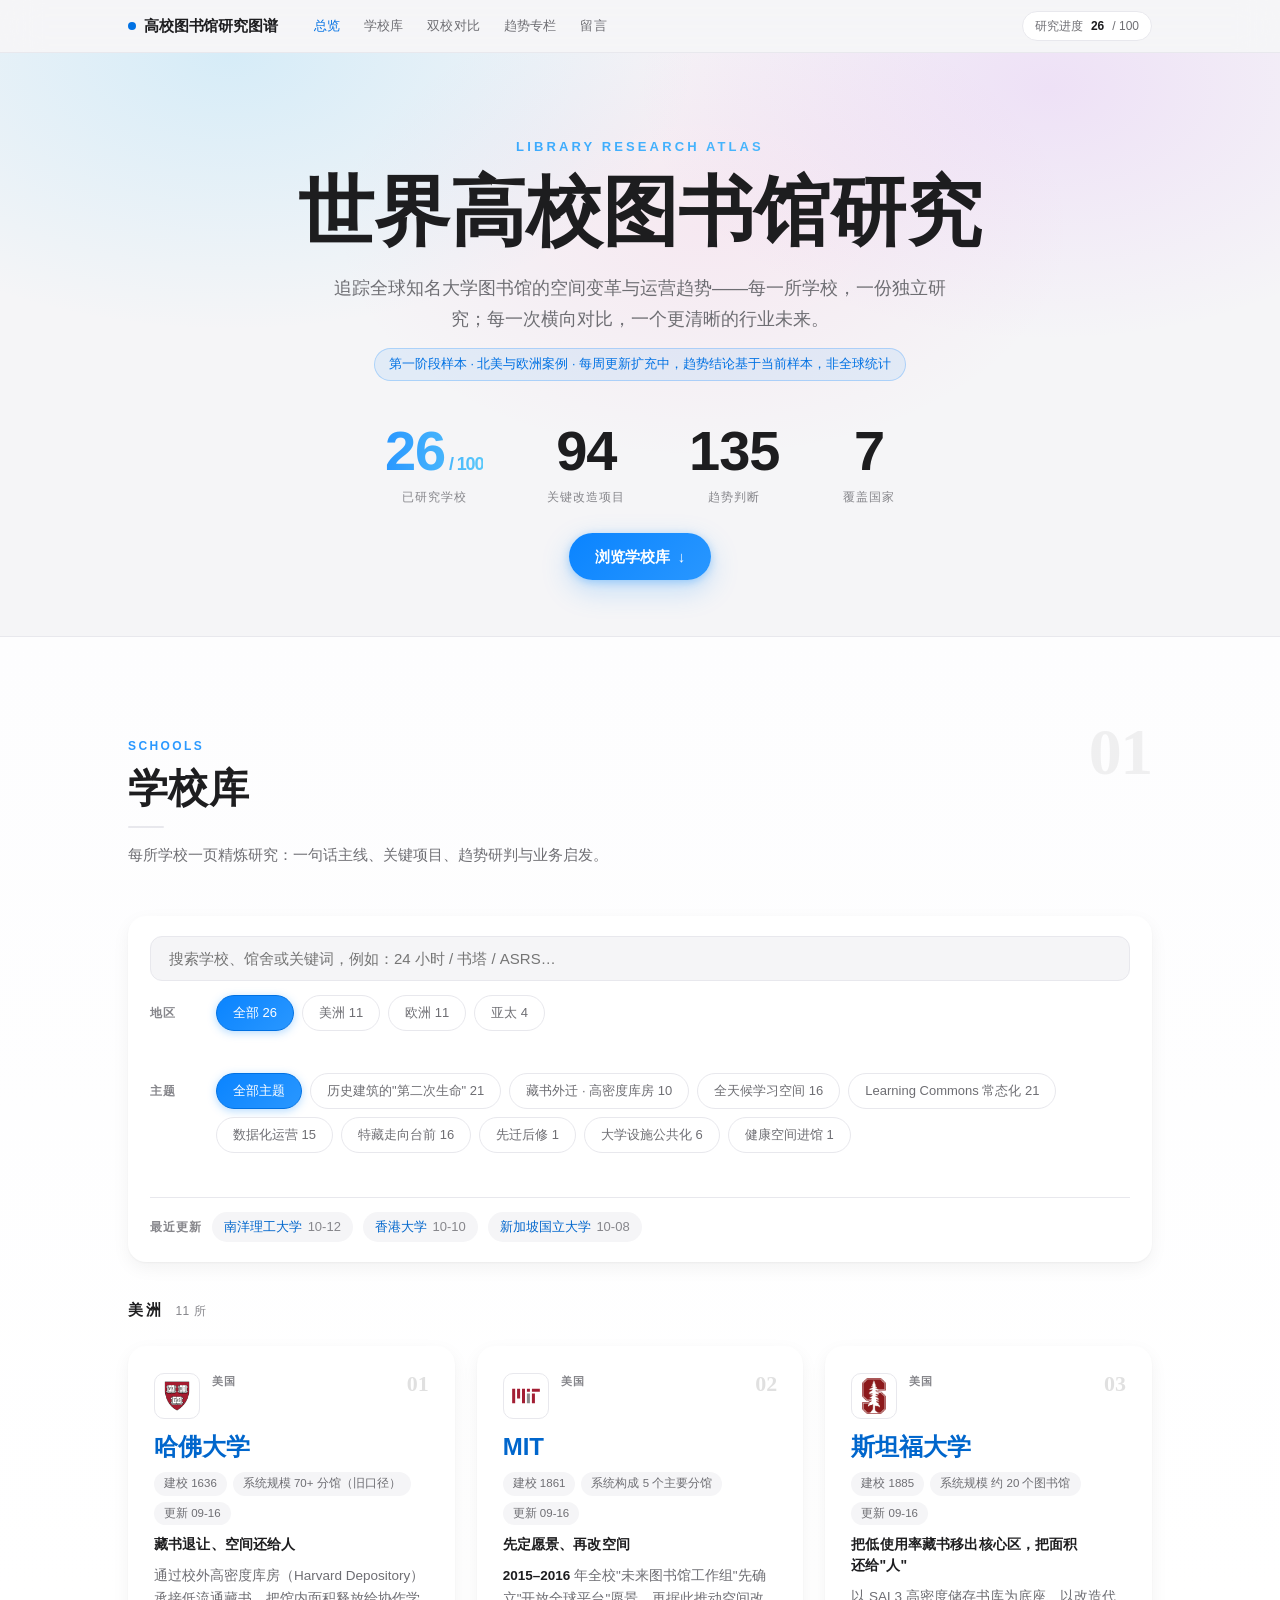
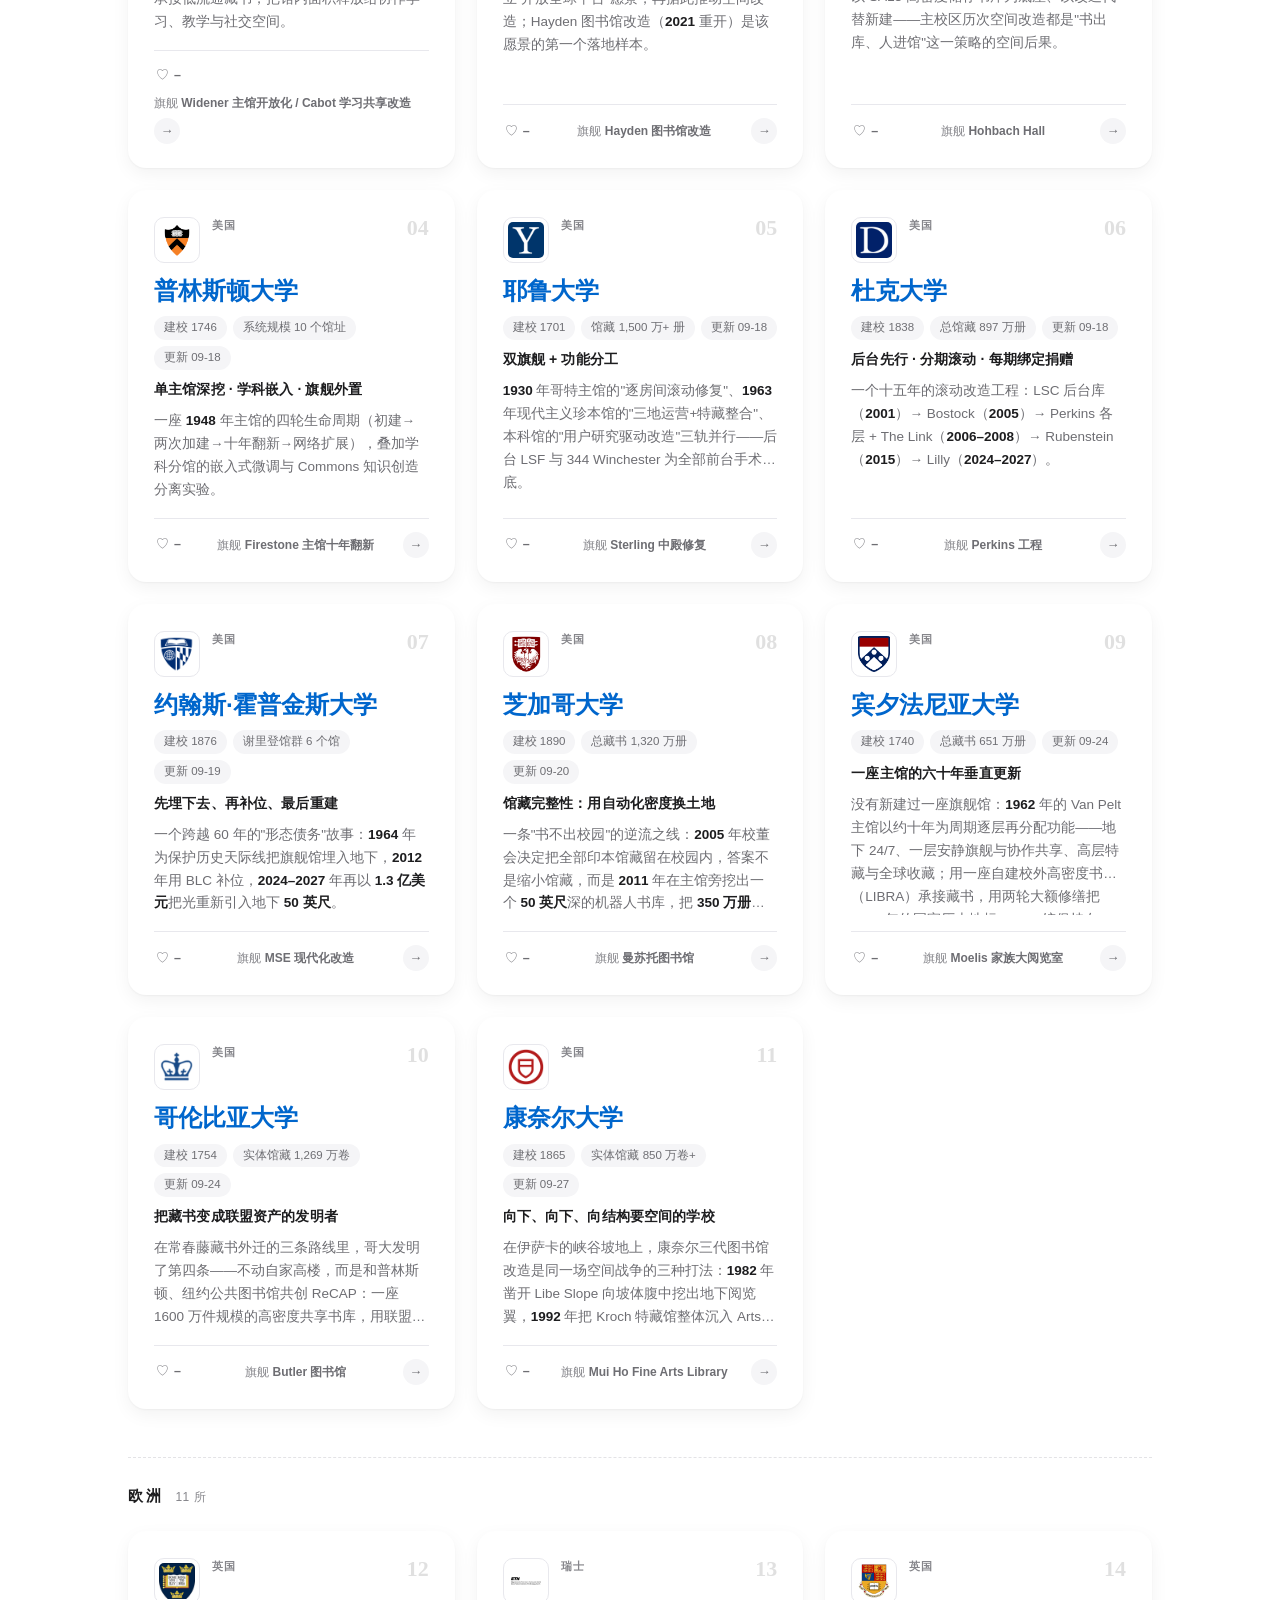
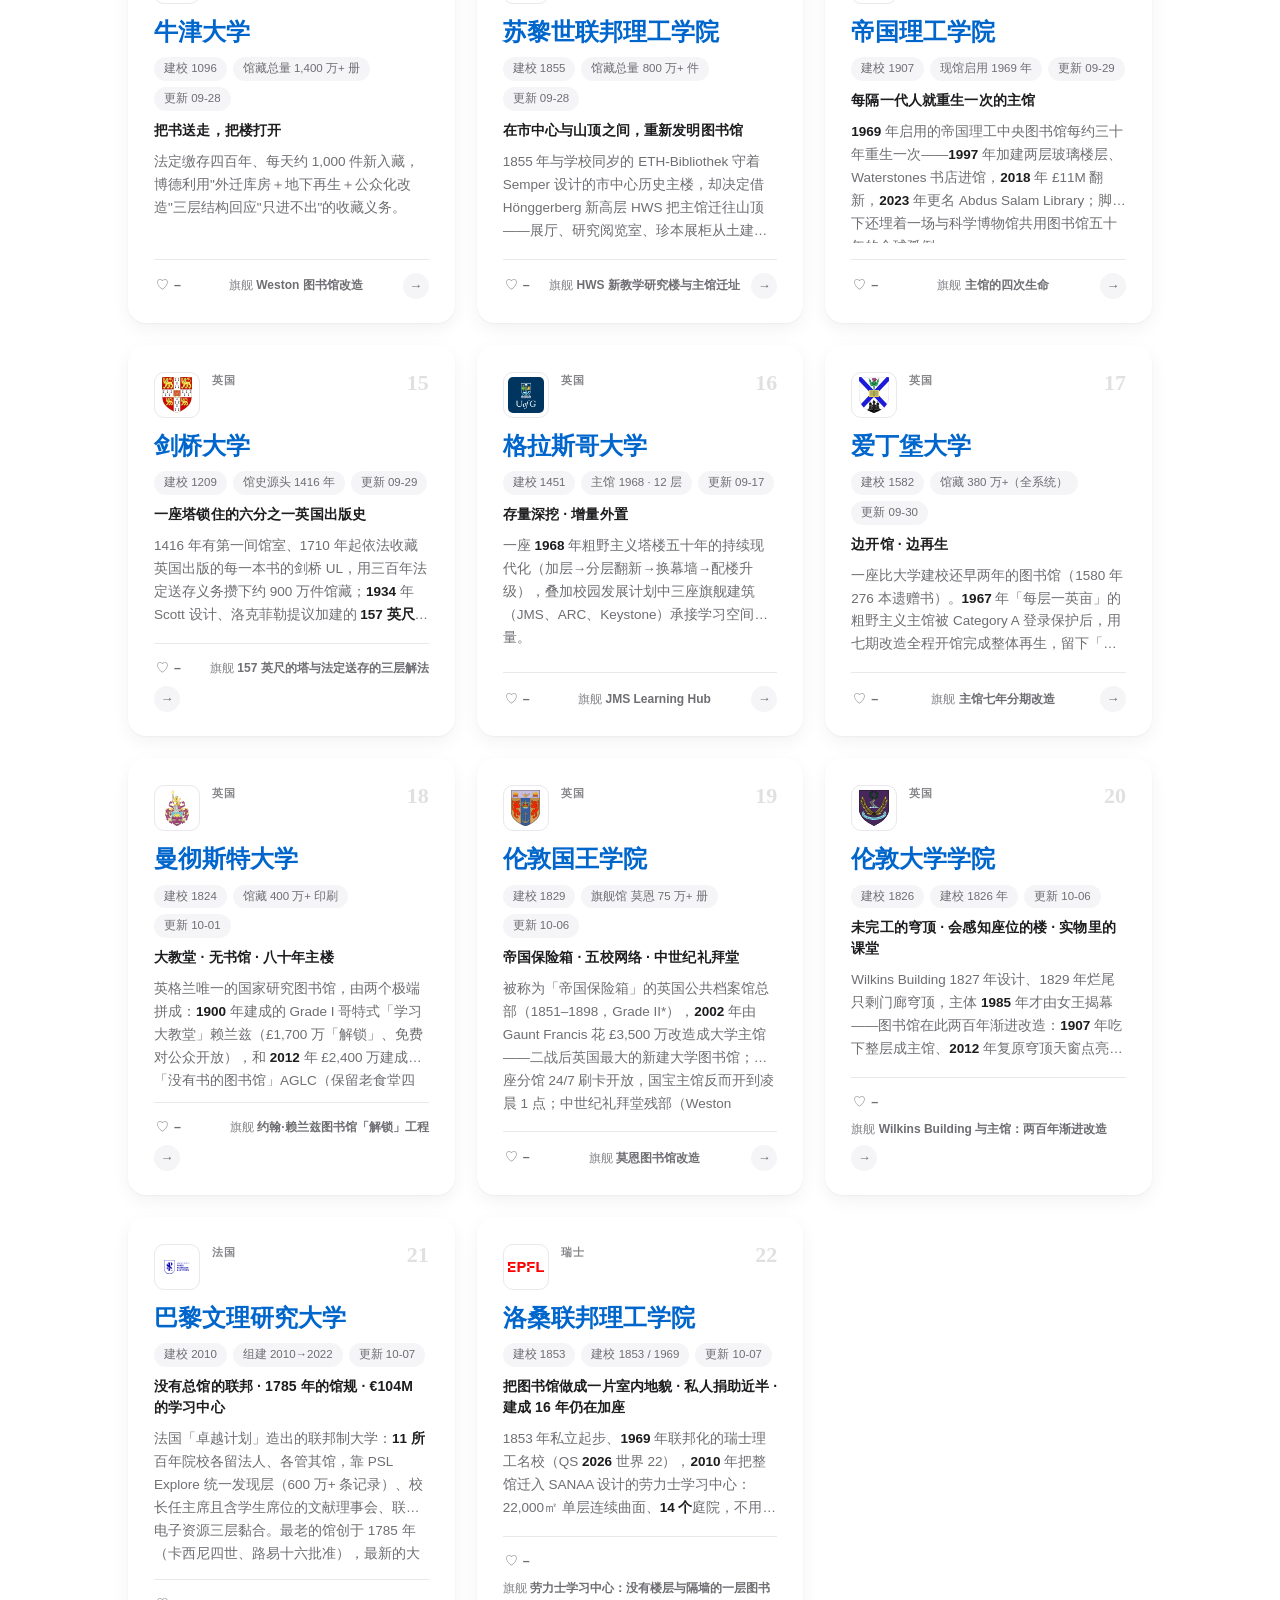
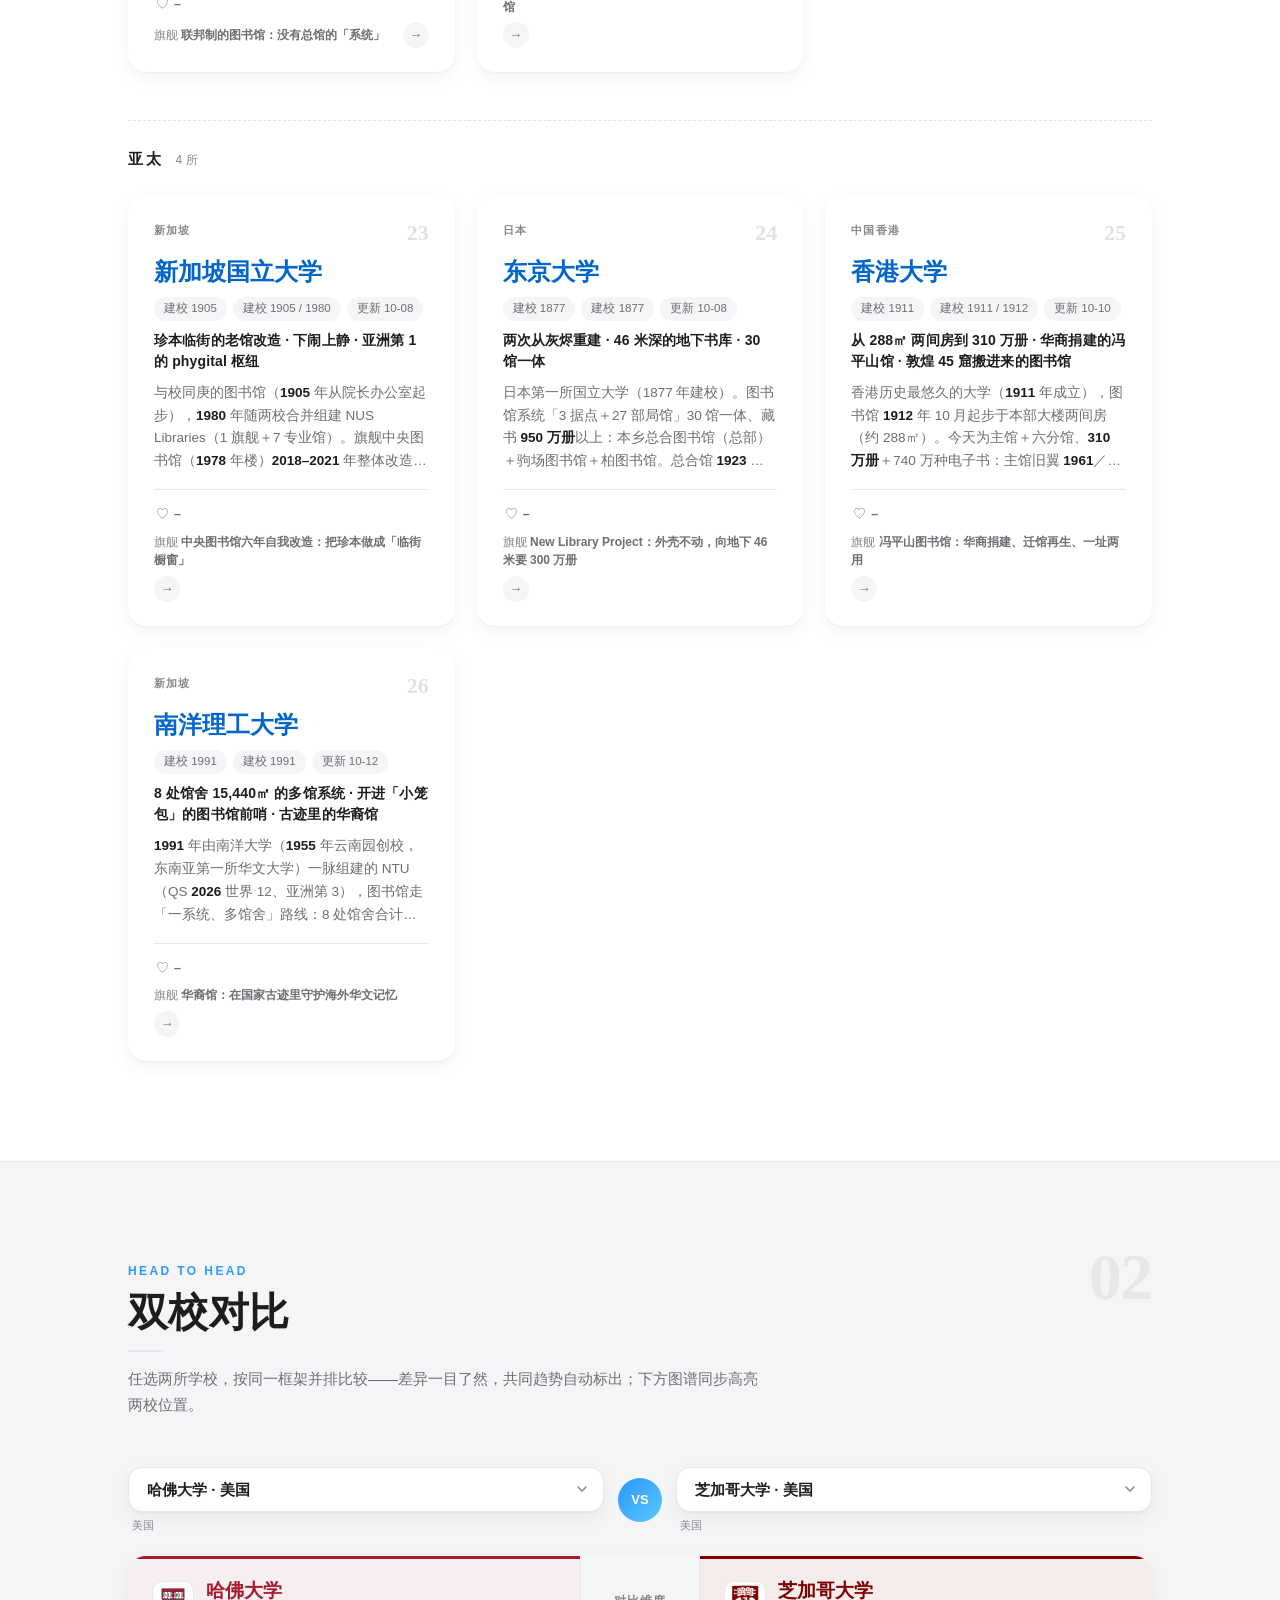
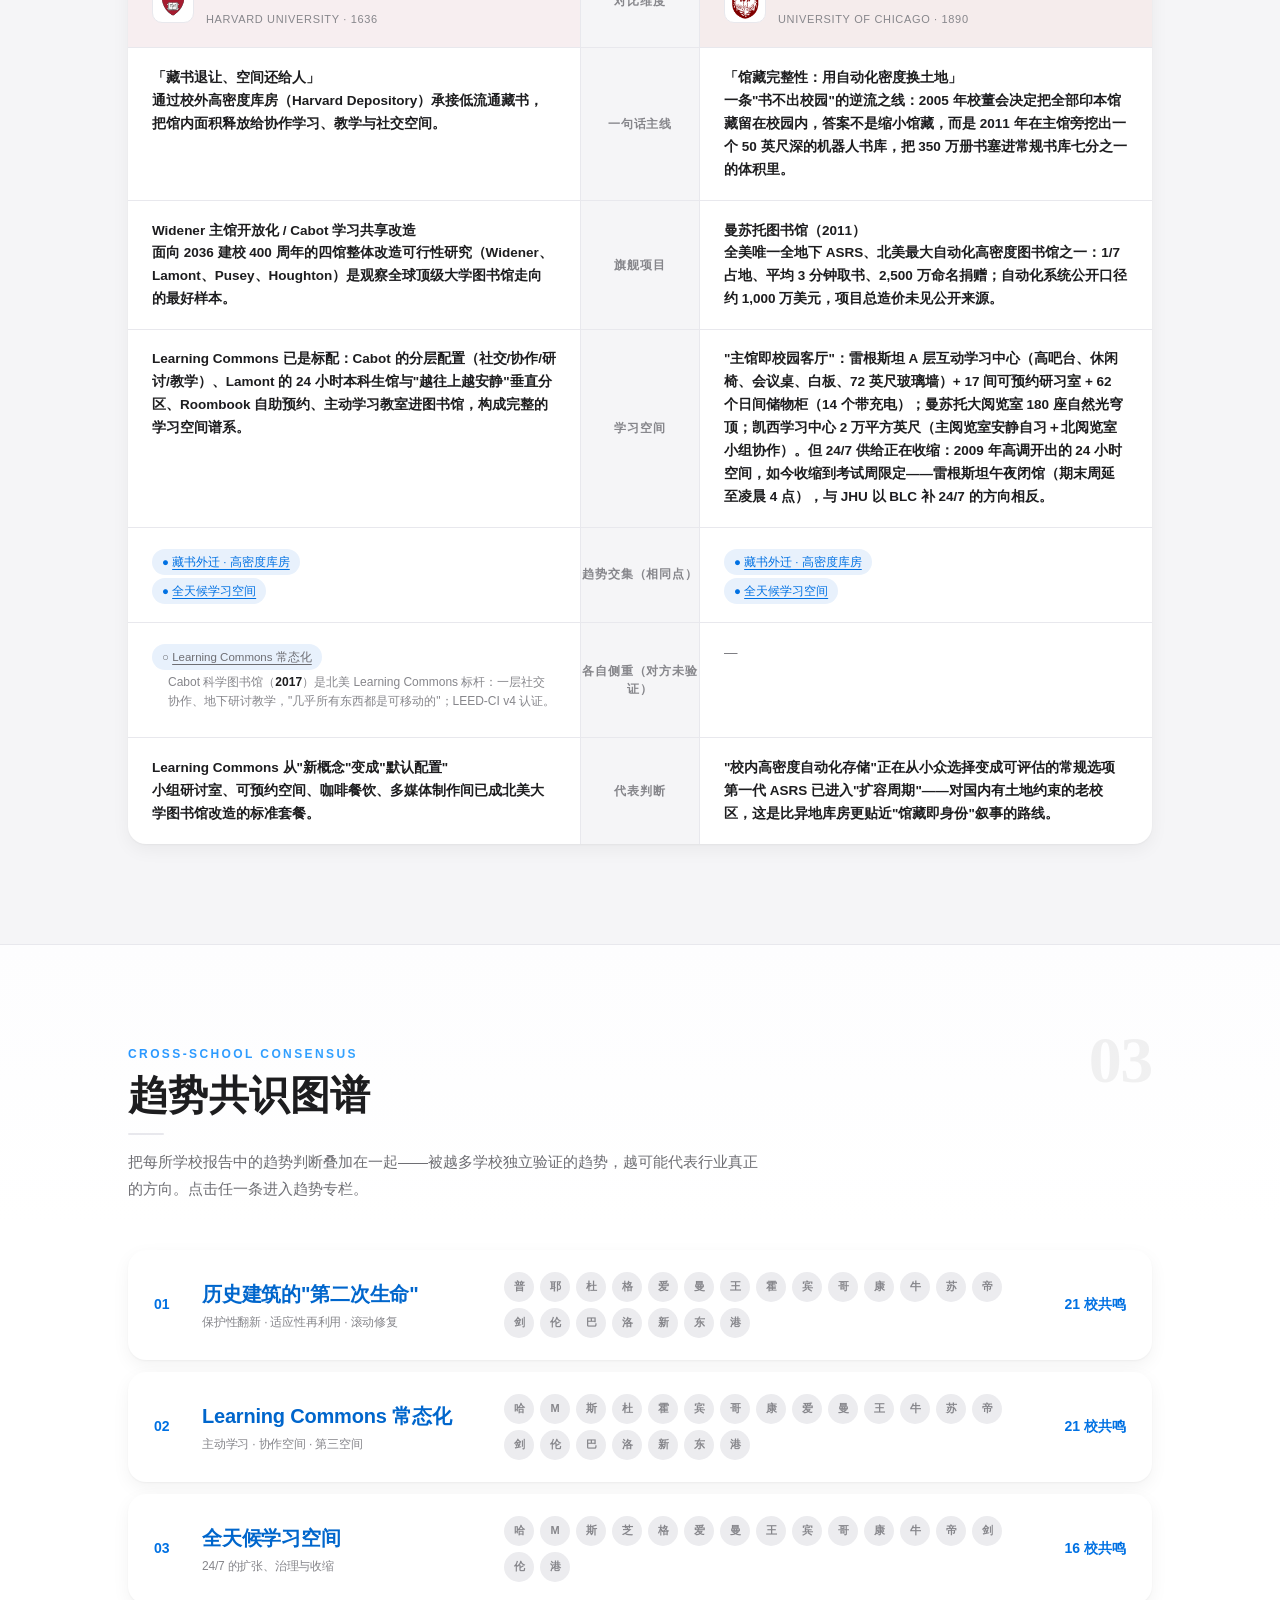
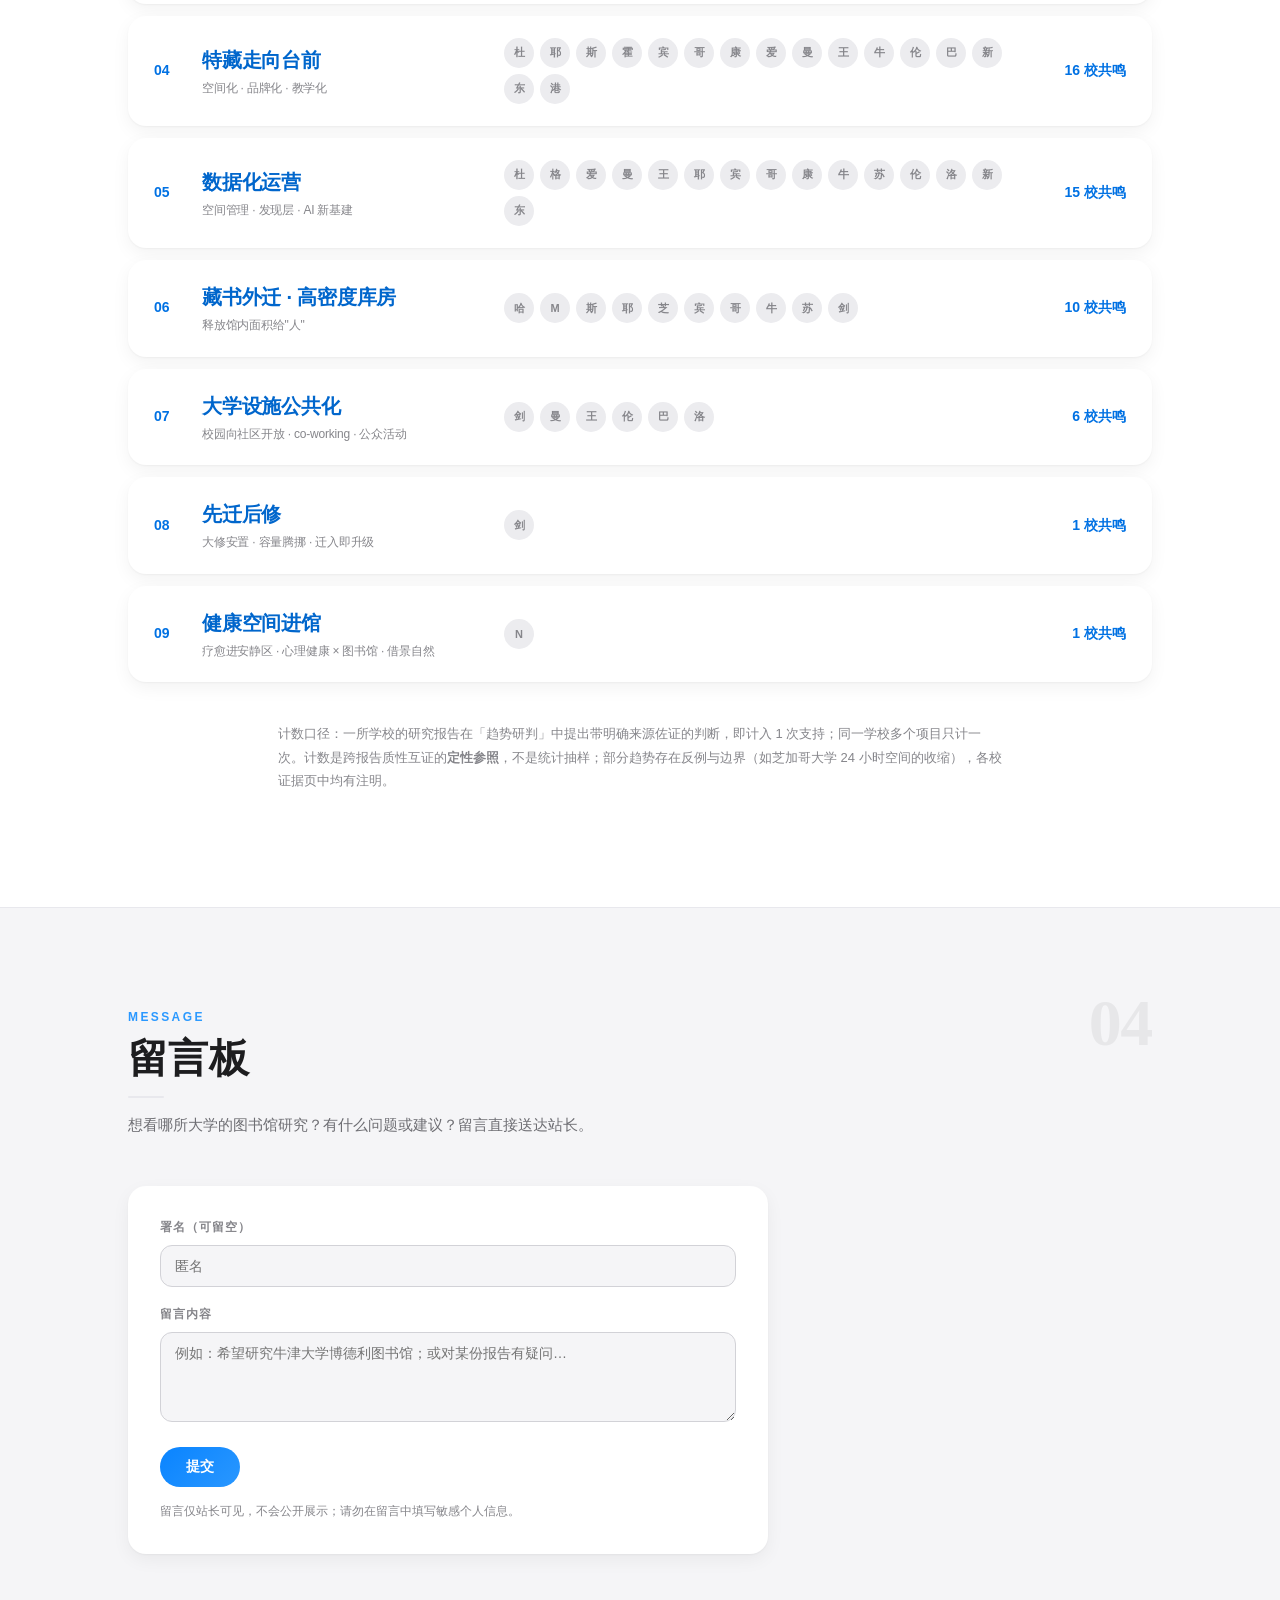
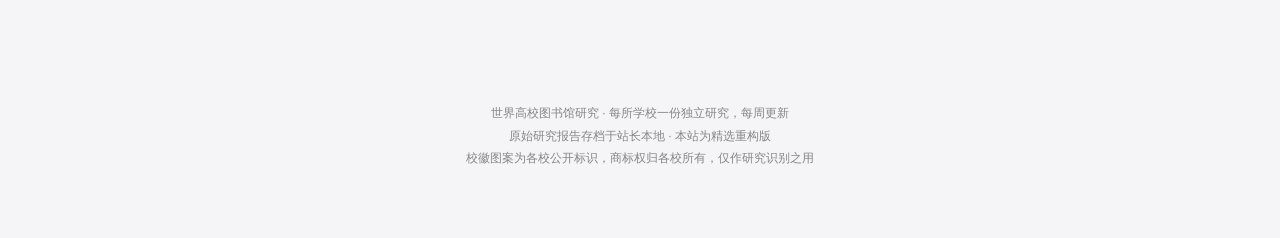
==== index.html @ a97d519b "新增第26所：南洋理工大学（NTU，亚太第4所）+ 新主题「健康空间进馆」" ====
<!DOCTYPE html>
<html lang="zh-CN">
<head>
<meta charset="UTF-8">
<meta name="viewport" content="width=device-width, initial-scale=1.0">
<title>世界高校图书馆研究</title>
<meta name="robots" content="noindex, nofollow">
<meta name="description" content="追踪全球知名大学图书馆的空间变革与运营趋势——每一所学校，一份独立研究；每一次横向对比，一个更清晰的行业未来。">
<link rel="stylesheet" href="assets/style.css?v=2">
<link rel="stylesheet" href="assets/v3.css?v=25">
<link rel="icon" type="image/svg+xml" href="assets/favicon.svg">
<link rel="icon" type="image/png" sizes="32x32" href="assets/favicon-32.png">
<link rel="apple-touch-icon" href="assets/apple-touch-icon.png">
</head>
<body class="v3">

<nav>
  <div class="wrap nav-in">
    <a class="brand" href="index.html"><span class="dot"></span>高校图书馆研究图谱</a>
    <div class="nav-links">
      <a href="#top" class="on">总览</a>
      <a href="#schools">学校库</a>
      <a href="#compare">双校对比</a>
      <a href="#trends">趋势专栏</a>
      <a href="#message">留言</a>
    </div>
    <div class="progress-pill">研究进度 <b id="stat-progress">–</b> / 100</div>
  </div>
</nav>

<header class="hero" id="top">
  <div class="wrap">
    <div class="kicker">Library Research Atlas</div>
    <h1>世界高校图书馆研究</h1>
    <p class="sub">追踪全球知名大学图书馆的空间变革与运营趋势——每一所学校，一份独立研究；每一次横向对比，一个更清晰的行业未来。</p>
    <p class="phase-tag">第一阶段样本 · 北美与欧洲案例 · 每周更新扩充中，趋势结论基于当前样本，非全球统计</p>
    <div class="meta"></div>
    <a class="hero-cta" href="#schools">浏览学校库<span>↓</span></a>
  </div>
</header>

<section id="schools">
  <div class="wrap">
    <div class="sec-head reveal">
      <span class="ghost">01</span>
      <div class="tag">Schools</div>
      <h2>学校库</h2>
      <p>每所学校一页精炼研究：一句话主线、关键项目、趋势研判与业务启发。</p>
    </div>
    <div class="toolbox reveal">
      <div class="tb-search">
        <input id="q" type="search" placeholder="搜索学校、馆舍或关键词，例如：24 小时 / 书塔 / ASRS…" aria-label="搜索学校库">
      </div>
      <div class="tb-line"><span class="tb-label">地区</span><div class="filters" id="filters"></div></div>
      <div class="tb-line"><span class="tb-label">主题</span><div class="filters" id="topic-filters"></div></div>
      <div class="tb-recent" id="recent"></div>
    </div>
    <div class="cards" id="cards"></div>
    <div class="cards-empty" id="cards-empty" hidden>没有匹配的学校——换个关键词试试，或到下方留言板告诉站长你想看的学校。</div>
  </div>
</section>

<section id="compare">
  <div class="wrap">
    <div class="sec-head reveal">
      <span class="ghost">02</span>
      <div class="tag">Head to Head</div>
      <h2>双校对比</h2>
      <p>任选两所学校，按同一框架并排比较——差异一目了然，共同趋势自动标出；下方图谱同步高亮两校位置。</p>
    </div>
    <div class="vs-select reveal">
      <div class="vs-field">
        <select id="sel-a" aria-label="选择学校 A"></select>
        <div class="s-sub" id="sel-a-sub"></div>
      </div>
      <div class="vs-badge">VS</div>
      <div class="vs-field">
        <select id="sel-b" aria-label="选择学校 B"></select>
        <div class="s-sub" id="sel-b-sub"></div>
      </div>
    </div>
    <div class="vs-panel reveal" id="vs-panel"></div>
  </div>
</section>

<section id="trends">
  <div class="wrap">
    <div class="sec-head reveal">
      <span class="ghost">03</span>
      <div class="tag">Cross-School Consensus</div>
      <h2>趋势共识图谱</h2>
      <p>把每所学校报告中的趋势判断叠加在一起——被越多学校独立验证的趋势，越可能代表行业真正的方向。点击任一条进入趋势专栏。</p>
    </div>
    <div id="trendmap"></div>
    <p class="map-note">计数口径：一所学校的研究报告在「趋势研判」中提出带明确来源佐证的判断，即计入 1 次支持；同一学校多个项目只计一次。计数是跨报告质性互证的<strong>定性参照</strong>，不是统计抽样；部分趋势存在反例与边界（如芝加哥大学 24 小时空间的收缩），各校证据页中均有注明。</p>
  </div>
</section>

<section id="message">
  <div class="wrap">
    <div class="sec-head reveal">
      <span class="ghost">04</span>
      <div class="tag">Message</div>
      <h2>留言板</h2>
      <p>想看哪所大学的图书馆研究？有什么问题或建议？留言直接送达站长。</p>
    </div>
    <div class="msg-panel reveal">
      <form id="msg-form">
        <div class="field">
          <label for="msg-name">署名（可留空）</label>
          <input id="msg-name" type="text" placeholder="匿名" maxlength="40">
        </div>
        <div class="field">
          <label for="msg-text">留言内容</label>
          <textarea id="msg-text" rows="4" placeholder="例如：希望研究牛津大学博德利图书馆；或对某份报告有疑问…" maxlength="1000" required></textarea>
        </div>
        <button class="btn" id="msg-btn" type="submit">提交</button>
        <div class="msg-ok" id="msg-ok">已收到，谢谢你的留言！站长会直接回复到你的邮箱（如已填写）。</div>
      </form>
      <p class="msg-note">留言仅站长可见，不会公开展示；请勿在留言中填写敏感个人信息。</p>
    </div>
  </div>
</section>

<footer>
  <div class="wrap">
    世界高校图书馆研究 · 每所学校一份独立研究，每周更新<br>
    原始研究报告存档于站长本地 · 本站为精选重构版<br>
    校徽图案为各校公开标识，商标权归各校所有，仅作研究识别之用
  </div>
</footer>

<script src="data/schools-data.js?v=25"></script>
<script src="data/trends-data.js?v=25"></script>
<script src="assets/app.js?v=25"></script>
</body>
</html>
---- assets/style.css ----
/* ─────────────────────────────────────────────
   世界高校图书馆研究 · 设计系统 v2
   苹果简约风打底：浅灰底 / 纯白卡片 / 动态强调色
   首页统一蓝色调；详情页 --accent 由 JS 按校色覆盖
   ───────────────────────────────────────────── */
:root{
  --bg:#f3f1ec;
  --paper:#fbfaf7;
  --ink:#141411;
  --ink-2:#4a4840;
  --ink-3:#6d6b62;
  --hair:#e0dcd2;
  --blue:#0071e3;
  --blue-soft:#e8f1fc;
  /* 动态强调色（默认 = 站点蓝；学校详情页按校色覆盖） */
  --accent:#0071e3;
  --accent-soft:#e8f1fc;
  --green:#1f6b4f;
  --green-soft:#eaf4f0;
  --amber:#9a6a00;
  --amber-soft:#faf3e3;
  --radius:18px;
  --shadow-sm:0 1px 2px rgba(0,0,0,.04),0 4px 12px rgba(0,0,0,.04);
  --shadow-md:0 2px 6px rgba(0,0,0,.05),0 12px 32px rgba(0,0,0,.08);
  --spring:cubic-bezier(.22,1.2,.36,1);
  --ease:cubic-bezier(.25,.1,.25,1);
}
*{margin:0;padding:0;box-sizing:border-box;}
html{scroll-behavior:smooth;}
body{
  font-family:-apple-system,BlinkMacSystemFont,"SF Pro Display","SF Pro Text","PingFang SC","Hiragino Sans GB","Microsoft YaHei",sans-serif;
  background:var(--bg);color:var(--ink);
  -webkit-font-smoothing:antialiased;text-rendering:optimizeLegibility;
  line-height:1.65;
}
.wrap{max-width:1080px;margin:0 auto;padding:0 28px;}
a{color:var(--accent);text-decoration:none;}
::selection{background:var(--accent);color:#fff;}

/* ── 导航 ── */
nav{
  position:sticky;top:0;z-index:50;
  background:rgba(245,245,247,.72);
  backdrop-filter:blur(20px) saturate(180%);
  -webkit-backdrop-filter:blur(20px) saturate(180%);
  border-bottom:1px solid var(--hair);
}
.nav-in{display:flex;align-items:center;height:52px;gap:28px;}
.brand{font-size:15px;font-weight:600;letter-spacing:-.01em;display:flex;align-items:center;gap:8px;color:var(--ink);}
.brand .dot{width:8px;height:8px;border-radius:50%;background:var(--accent);transition:background .3s var(--ease);}
.nav-links{display:flex;gap:24px;margin-left:8px;}
.nav-links a{font-size:13px;color:var(--ink-2);letter-spacing:.01em;transition:color .2s var(--ease);}
.nav-links a:hover{color:var(--ink);}
.nav-links a.on{color:var(--accent);font-weight:500;}
.progress-pill{
  margin-left:auto;display:flex;align-items:center;gap:8px;
  font-size:12px;color:var(--ink-2);
  background:var(--paper);border:1px solid var(--hair);
  padding:5px 12px;border-radius:980px;
}
.progress-pill b{color:var(--ink);font-weight:600;font-variant-numeric:tabular-nums;}

/* ── Hero（首页） ── */
.hero{
  padding:92px 0 64px;text-align:center;
  background:radial-gradient(62% 92% at 50% -8%,var(--blue-soft) 0%,rgba(255,255,255,0) 72%);
  border-bottom:1px solid var(--hair);
}
.kicker{font-size:13px;font-weight:700;letter-spacing:.24em;color:var(--accent);text-transform:uppercase;}
.hero h1{font-size:clamp(38px,6vw,62px);font-weight:700;letter-spacing:-.03em;line-height:1.1;margin-top:14px;}
.hero .sub{font-size:17px;color:var(--ink-2);line-height:1.75;max-width:600px;margin:20px auto 0;}
.hero .meta{margin-top:42px;display:flex;justify-content:center;gap:clamp(28px,6vw,64px);flex-wrap:wrap;}
.stat .n{font-size:46px;font-weight:700;letter-spacing:-.03em;font-variant-numeric:tabular-nums;line-height:1;color:var(--ink);}
.stat .n small{font-size:20px;color:var(--ink-3);font-weight:500;}
.stat .l{font-size:12px;color:var(--ink-3);margin-top:9px;letter-spacing:.08em;}

/* ── 区块 ── */
section{padding:60px 0;}
body>section{border-top:1px solid var(--hair);}
.sec-head{margin-bottom:36px;position:relative;}
.sec-head .tag{font-size:12px;font-weight:700;letter-spacing:.2em;color:var(--accent);text-transform:uppercase;}
.sec-head h2{font-size:clamp(26px,3.4vw,34px);font-weight:700;letter-spacing:-.02em;margin-top:8px;line-height:1.25;}
.sec-head h2::after{content:"";display:block;width:46px;height:3px;border-radius:2px;background:var(--accent);margin-top:14px;}
.sec-head p{font-size:14px;color:var(--ink-2);margin-top:14px;max-width:640px;line-height:1.75;}
.sec-head .ghost{
  position:absolute;right:0;top:-18px;font-family:Georgia,serif;
  font-size:66px;font-weight:700;line-height:1;color:rgba(0,0,0,.055);user-select:none;letter-spacing:-.02em;
}

/* ── 学校卡片墙 ── */
.filters{display:flex;gap:8px;margin-bottom:28px;flex-wrap:wrap;}
.f-chip{font-size:13px;color:var(--ink-2);background:var(--paper);border:1px solid var(--hair);padding:7px 16px;border-radius:980px;cursor:pointer;transition:all .2s var(--ease);user-select:none;}
.f-chip:hover{border-color:var(--ink-3);}
.f-chip.on{background:var(--accent);color:#fff;border-color:var(--accent);}
.cards{display:grid;grid-template-columns:repeat(3,1fr);gap:18px;}
@media(max-width:900px){.cards{grid-template-columns:repeat(2,1fr);}}
@media(max-width:600px){.cards{grid-template-columns:1fr;}}
.card{
  background:var(--paper);border-radius:var(--radius);box-shadow:var(--shadow-sm);
  border-top:3px solid transparent;
  padding:24px 26px;display:flex;flex-direction:column;min-height:220px;color:var(--ink);
  transition:box-shadow .3s var(--ease),transform .3s var(--spring),border-color .3s var(--ease);
}
.card:hover{box-shadow:var(--shadow-md);transform:translateY(-4px);border-top-color:var(--accent);}
.card .c-top{display:flex;justify-content:space-between;align-items:baseline;}
.card .region{font-size:11px;font-weight:600;color:var(--ink-3);letter-spacing:.1em;}
.card .idx{font-family:Georgia,serif;font-size:22px;font-weight:700;color:rgba(0,0,0,.12);line-height:1;font-variant-numeric:tabular-nums;}
.card .c-name{font-size:23px;font-weight:700;letter-spacing:-.02em;margin-top:12px;line-height:1.3;}
.card .c-tagline{font-size:14px;font-weight:600;color:var(--accent);margin-top:7px;letter-spacing:.01em;line-height:1.5;}
.card .c-line{
  font-size:13.5px;color:var(--ink-2);line-height:1.75;margin-top:10px;flex:1;
  display:-webkit-box;-webkit-line-clamp:4;-webkit-box-orient:vertical;overflow:hidden;
}
.card .c-line b,.card .c-tagline b{color:var(--ink);}
.card .c-foot{display:flex;align-items:center;justify-content:space-between;margin-top:16px;padding-top:13px;border-top:1px solid var(--hair);font-size:12px;color:var(--ink-3);}
.card .c-foot b{color:var(--ink-2);font-weight:600;}
.card .arrow{width:26px;height:26px;border-radius:50%;background:var(--bg);display:flex;align-items:center;justify-content:center;color:var(--ink-2);font-size:13px;transition:all .25s var(--spring);}
.card:hover .arrow{background:var(--accent);color:#fff;transform:translateX(3px);}

/* ── 双校对比 ── */
.vs-select{display:flex;align-items:stretch;gap:14px;margin-bottom:22px;}
@media(max-width:640px){.vs-select{flex-direction:column;align-items:center;}}
.vs-field{flex:1;width:100%;}
.vs-field select{
  width:100%;appearance:none;-webkit-appearance:none;
  background:var(--paper) url("data:image/svg+xml;charset=utf8,%3Csvg xmlns='http://www.w3.org/2000/svg' width='10' height='6' viewBox='0 0 10 6'%3E%3Cpath d='M1 1l4 4 4-4' stroke='%2386868b' stroke-width='1.5' fill='none' stroke-linecap='round'/%3E%3C/svg%3E") no-repeat right 16px center;
  border:1px solid var(--hair);border-radius:14px;box-shadow:var(--shadow-sm);
  padding:13px 38px 13px 18px;font-size:15px;font-weight:600;color:var(--ink);
  font-family:inherit;cursor:pointer;transition:border-color .2s var(--ease);
}
.vs-field select:hover{border-color:var(--ink-3);}
.vs-field .s-sub{font-size:11px;color:var(--ink-3);margin-top:5px;padding-left:4px;}
.vs-badge{width:44px;height:44px;border-radius:50%;background:var(--accent);color:#fff;display:flex;align-items:center;justify-content:center;font-size:13px;font-weight:700;flex:0 0 44px;align-self:center;}
.vs-panel{background:var(--paper);border-radius:var(--radius);box-shadow:var(--shadow-sm);overflow:hidden;}
.vs-row{display:grid;grid-template-columns:1fr 120px 1fr;border-bottom:1px solid var(--hair);}
.vs-row:last-child{border-bottom:none;}
.vs-cell{padding:18px 24px;font-size:13.5px;color:var(--ink-2);line-height:1.75;}
.vs-cell b{color:var(--ink);font-weight:600;}
.vs-label{padding:17px 0;text-align:center;font-size:12px;font-weight:600;color:var(--ink-3);letter-spacing:.08em;border-left:1px solid var(--hair);border-right:1px solid var(--hair);background:var(--bg);align-self:stretch;display:flex;align-items:center;justify-content:center;}
.vs-head .vs-cell{font-size:19px;font-weight:700;color:var(--ink);}
.vs-head .vs-cell span{display:block;font-size:11px;color:var(--ink-3);font-weight:400;letter-spacing:.06em;margin-top:3px;}
.match{display:inline-block;font-size:11.5px;color:var(--accent);background:var(--accent-soft);padding:3px 10px;border-radius:980px;margin:3px 3px 0 0;font-weight:500;}

/* ── 趋势共识图谱 ── */
.trend{
  background:var(--paper);border-radius:var(--radius);box-shadow:var(--shadow-sm);
  padding:22px 26px;display:flex;align-items:center;gap:22px;margin-bottom:12px;color:var(--ink);
  transition:box-shadow .3s var(--ease),transform .3s var(--spring);
}
.trend:hover{box-shadow:var(--shadow-md);transform:translateY(-2px);}
.trend .rank{font-size:14px;font-weight:700;color:var(--accent);width:26px;font-variant-numeric:tabular-nums;}
.trend .t-name{font-size:16.5px;font-weight:600;letter-spacing:-.01em;flex:0 0 280px;}
.trend .t-name span{display:block;font-size:12px;color:var(--ink-3);font-weight:400;margin-top:3px;}
.trend .schools{display:flex;gap:6px;flex:1;flex-wrap:wrap;}
.chip-s{
  width:30px;height:30px;border-radius:50%;display:flex;align-items:center;justify-content:center;
  font-size:11px;font-weight:600;color:var(--ink-2);background:var(--bg);letter-spacing:0;transition:all .25s var(--spring);
}
.chip-s.hot{background:var(--accent);color:#fff;}
.trend:hover .chip-s{transform:scale(1.08);}
.trend .count{font-size:14px;font-weight:600;color:var(--accent);flex:0 0 84px;text-align:right;font-variant-numeric:tabular-nums;}
@media(max-width:720px){
  .trend{flex-wrap:wrap;}
  .trend .t-name{flex:1 1 100%;}
  .trend .count{flex:0 0 auto;margin-left:auto;}
}

/* ── 留言板 ── */
.msg-panel{background:var(--paper);border-radius:var(--radius);box-shadow:var(--shadow-sm);padding:32px;max-width:640px;}
.msg-panel label{display:block;font-size:12px;font-weight:600;color:var(--ink-3);letter-spacing:.08em;margin:0 0 8px;}
.msg-panel input,.msg-panel textarea{
  width:100%;border:1px solid var(--line,#d2d2d7);border-radius:12px;padding:12px 14px;
  font-size:14px;font-family:inherit;color:var(--ink);background:var(--bg);
  transition:border-color .2s var(--ease);resize:vertical;
}
.msg-panel input:focus,.msg-panel textarea:focus{outline:none;border-color:var(--accent);background:var(--paper);}
.msg-panel .field{margin-bottom:18px;}
.btn{
  display:inline-flex;align-items:center;gap:8px;
  background:var(--accent);color:#fff;border:none;border-radius:980px;
  padding:11px 26px;font-size:14px;font-weight:600;font-family:inherit;cursor:pointer;
  transition:transform .15s var(--ease),background .2s var(--ease),opacity .2s;
}
.btn:hover{opacity:.88;}
.btn:active{transform:scale(.96);}
.msg-ok{display:none;margin-top:14px;font-size:13px;color:var(--green);background:var(--green-soft);padding:10px 16px;border-radius:12px;}
.msg-note{font-size:12px;color:var(--ink-3);margin-top:14px;line-height:1.7;}

/* ── 详情页 Hero（校色生效区） ── */
.detail-hero{
  padding:60px 0 44px;
  background:linear-gradient(180deg,var(--accent-soft) 0%,rgba(255,255,255,0) 90%);
  border-bottom:1px solid var(--hair);
}
.crumb{font-size:12px;color:var(--ink-3);margin-bottom:20px;}
.crumb a{color:var(--ink-3);}
.crumb a:hover{color:var(--accent);}
.detail-hero h1{font-size:clamp(34px,5vw,50px);font-weight:700;letter-spacing:-.03em;line-height:1.15;}
.detail-hero h1::after{content:"";display:block;width:56px;height:4px;border-radius:2px;background:var(--accent);margin-top:16px;}
.detail-hero .en{font-size:14px;color:var(--ink-3);letter-spacing:.05em;margin-top:4px;}
.detail-hero .tagline{font-size:clamp(18px,2.4vw,22px);font-weight:700;color:var(--accent);margin-top:18px;letter-spacing:-.01em;line-height:1.5;}
.detail-hero .mainline{font-size:15.5px;color:var(--ink-2);line-height:1.85;max-width:760px;margin-top:14px;}
.detail-hero .mainline b{color:var(--ink);}
.meta-chips{display:flex;gap:8px;flex-wrap:wrap;margin-top:22px;}
.m-chip{font-size:12px;color:var(--ink-2);background:var(--paper);border:1px solid var(--hair);padding:6px 13px;border-radius:980px;}
.m-chip b{color:var(--ink);font-weight:600;}
.quick-nav{display:flex;gap:8px;flex-wrap:wrap;margin-top:20px;}
.quick-nav a{
  font-size:12.5px;font-weight:600;color:var(--ink-2);background:var(--paper);
  border:1px solid var(--hair);padding:7px 15px;border-radius:980px;
  transition:all .2s var(--ease);
}
.quick-nav a:hover{color:var(--accent);border-color:var(--accent);}
.quick-nav a::before{content:"";display:inline-block;width:6px;height:6px;border-radius:50%;background:var(--accent);margin-right:7px;vertical-align:1px;}

.flagship{
  background:var(--paper);border-radius:var(--radius);
  box-shadow:var(--shadow-sm);padding:22px 28px;margin-top:28px;
}
.flagship .f-tag{font-size:11px;font-weight:700;color:var(--accent);letter-spacing:.16em;text-transform:uppercase;}
.flagship .f-name{font-size:18px;font-weight:700;margin-top:6px;letter-spacing:-.01em;}
.flagship .f-note{font-size:13.5px;color:var(--ink-2);margin-top:7px;line-height:1.75;}
.flagship .f-note b{color:var(--ink);}

.stat-grid{display:grid;grid-template-columns:repeat(auto-fit,minmax(220px,1fr));gap:14px;}
.stat-card{background:var(--paper);border-radius:14px;box-shadow:var(--shadow-sm);padding:20px 22px;border-top:3px solid var(--accent-soft);}
.stat-card .k{font-size:12px;font-weight:600;color:var(--ink-3);letter-spacing:.04em;}
.stat-card .v{font-size:25px;font-weight:700;letter-spacing:-.02em;margin-top:7px;color:var(--accent);font-variant-numeric:tabular-nums;}
.stat-card .s{font-size:12px;color:var(--ink-2);margin-top:7px;line-height:1.65;}

.proj{background:var(--paper);border-radius:var(--radius);box-shadow:var(--shadow-sm);padding:28px 30px;margin-bottom:18px;}
.proj .p-kicker{
  display:inline-block;font-size:12px;font-weight:700;color:var(--accent);
  background:var(--accent-soft);padding:3px 12px;border-radius:7px;letter-spacing:.05em;font-variant-numeric:tabular-nums;
}
.proj h3{font-size:20px;font-weight:700;letter-spacing:-.01em;margin-top:12px;line-height:1.45;}
.proj .p-en{font-size:12px;color:var(--ink-3);margin-top:3px;letter-spacing:.03em;}
.proj .p-stats{display:flex;gap:26px;flex-wrap:wrap;margin:18px 0;padding:14px 0;border-top:1px solid var(--hair);border-bottom:1px solid var(--hair);}
.proj .p-stat .k{font-size:11px;color:var(--ink-3);letter-spacing:.04em;}
.proj .p-stat .v{font-size:18px;font-weight:700;letter-spacing:-.01em;margin-top:3px;font-variant-numeric:tabular-nums;}
.proj .p-facts{font-size:14px;color:var(--ink-2);line-height:1.85;}
.proj .p-facts b{color:var(--ink);font-weight:600;}
.proj .p-insight{margin-top:16px;background:var(--accent-soft);border-radius:12px;padding:15px 19px;font-size:13.5px;color:var(--ink-2);line-height:1.8;}
.proj .p-insight b{color:var(--ink);}
.p-badge{display:inline-block;font-size:11px;font-weight:700;letter-spacing:.08em;padding:2px 10px;border-radius:6px;margin-right:9px;vertical-align:2px;}
.p-badge.fact{color:var(--green);background:var(--green-soft);}
.p-badge.judge{color:var(--amber);background:#fff;}

.block-card{background:var(--paper);border-radius:var(--radius);box-shadow:var(--shadow-sm);padding:26px 30px;font-size:14px;color:var(--ink-2);line-height:1.85;}
.block-card b{color:var(--ink);}
.block-card.lead{font-size:14.5px;}

.trend-item{display:flex;gap:14px;padding:20px 0;border-bottom:1px solid var(--hair);}
.trend-item:last-child{border-bottom:none;}
.trend-item .t-badge{
  flex:0 0 auto;font-size:11px;font-weight:700;letter-spacing:.06em;padding:4px 11px;border-radius:7px;height:fit-content;
}
.t-badge.fact{color:var(--green);background:var(--green-soft);}
.t-badge.judgment{color:var(--amber);background:var(--amber-soft);}
.trend-item .t-body{flex:1;}
.trend-item .t-body > b{display:block;font-size:15.5px;font-weight:700;color:var(--ink);letter-spacing:-.01em;line-height:1.55;}
.trend-item .t-body p{font-size:13.5px;color:var(--ink-2);margin-top:6px;line-height:1.75;}
.trend-item .t-body p b{color:var(--ink);font-weight:600;font-size:inherit;display:inline;line-height:inherit;letter-spacing:0;}

.insight-list{list-style:none;counter-reset:ins;}
.insight-list li{
  counter-increment:ins;position:relative;padding:14px 0 14px 44px;
  font-size:14px;color:var(--ink-2);line-height:1.8;border-bottom:1px solid var(--hair);
}
.insight-list li:last-child{border-bottom:none;}
.insight-list li::before{
  content:counter(ins,decimal-leading-zero);position:absolute;left:0;top:17px;
  font-family:Georgia,serif;font-size:16px;font-weight:700;color:var(--accent);font-variant-numeric:tabular-nums;
}
.insight-list li b{color:var(--ink);}
.internal-badge{
  display:inline-flex;align-items:center;gap:6px;font-size:11px;font-weight:600;color:var(--amber);
  background:var(--amber-soft);padding:4px 12px;border-radius:980px;letter-spacing:.06em;margin-bottom:16px;
}

.limit-list{list-style:none;}
.limit-list li{position:relative;padding:9px 0 9px 24px;font-size:13px;color:var(--ink-2);line-height:1.75;border-bottom:1px dashed var(--hair);}
.limit-list li:last-child{border-bottom:none;}
.limit-list li::before{content:"！";position:absolute;left:0;top:9px;font-size:11px;color:var(--amber);font-weight:700;}

.src-list{list-style:none;}
.src-list li{padding:10px 0;border-bottom:1px solid var(--hair);font-size:13px;}
.src-list li:last-child{border-bottom:none;}
.src-list a{color:var(--ink-2);word-break:break-all;transition:color .2s var(--ease);font-weight:500;}
.src-list a:hover{color:var(--accent);}
.src-list .s-url{display:block;font-size:11px;color:var(--ink-3);margin-top:3px;}

.pager{display:flex;justify-content:space-between;gap:14px;margin-top:44px;}
.pager a{
  flex:1;background:var(--paper);border-radius:14px;box-shadow:var(--shadow-sm);padding:18px 22px;color:var(--ink);
  font-size:13px;transition:box-shadow .3s var(--ease),transform .3s var(--spring);
}
.pager a:hover{box-shadow:var(--shadow-md);transform:translateY(-2px);}
.pager .p-dir{font-size:11px;color:var(--ink-3);letter-spacing:.08em;}
.pager .p-name{font-size:15.5px;font-weight:600;margin-top:4px;}
.pager a.next{text-align:right;}

/* ── 趋势详情页 ── */
.trend-hero{padding:64px 0 40px;background:linear-gradient(180deg,var(--blue-soft) 0%,rgba(255,255,255,0) 90%);border-bottom:1px solid var(--hair);}
.trend-hero h1{font-size:clamp(30px,4.6vw,44px);font-weight:700;letter-spacing:-.03em;line-height:1.2;}
.trend-hero h1::after{content:"";display:block;width:50px;height:4px;border-radius:2px;background:var(--accent);margin-top:16px;}
.trend-hero .t-sub{font-size:15px;color:var(--ink-3);margin-top:10px;letter-spacing:.04em;}
.trend-hero .t-summary{font-size:16px;color:var(--ink-2);line-height:1.9;max-width:780px;margin-top:18px;}
.trend-hero .t-summary b{color:var(--ink);}
.trend-hero .t-count{margin-top:20px;font-size:13px;color:var(--accent);font-weight:700;}
.evidence{background:var(--paper);border-radius:var(--radius);box-shadow:var(--shadow-sm);padding:26px 30px;margin-bottom:16px;}
.evidence .e-school{font-size:16px;font-weight:700;}
.evidence .e-school span{font-size:11px;color:var(--ink-3);font-weight:400;letter-spacing:.06em;margin-left:8px;}
.evidence p{font-size:14px;color:var(--ink-2);line-height:1.85;margin-top:10px;}
.evidence p b{color:var(--ink);font-weight:600;}

/* ── 动画 ── */
.reveal{opacity:0;transform:translateY(24px);transition:opacity .6s var(--ease),transform .7s var(--spring);}
.reveal.in{opacity:1;transform:none;}
.reveal-d1{transition-delay:.06s;}
.reveal-d2{transition-delay:.12s;}
.reveal-d3{transition-delay:.18s;}
@media (prefers-reduced-motion: reduce){
  html{scroll-behavior:auto;}
  .reveal{opacity:1;transform:none;transition:none;}
  .card,.trend,.pager a{transition:none;}
}

footer{padding:48px 0 68px;text-align:center;font-size:12px;color:var(--ink-3);line-height:1.9;}

/* ── 读者来信 ── */
.reader-card{background:var(--card);border:1px solid var(--line);border-radius:16px;padding:20px 24px;margin-bottom:14px;box-shadow:var(--shadow);position:relative;}
.reader-card::before{content:"";position:absolute;left:0;top:16px;bottom:16px;width:4px;border-radius:4px;background:var(--accent);}
.r-head{display:flex;align-items:center;gap:10px;margin-bottom:8px;flex-wrap:wrap;}
.r-tag{font-size:11px;font-weight:600;padding:3px 10px;border-radius:999px;background:var(--accent-soft);color:var(--accent);}
.r-tag.advice{background:#f0e8fd;color:#7a3ff0;}
.r-tag.topic{background:#e6f9ef;color:#0f9d58;}
.r-tag.insp{background:#fff4e0;color:#e08600;}
.r-who{font-size:13px;font-weight:600;color:var(--ink-1);}
.r-when{font-size:12px;color:var(--ink-3);}
.reader-card p{margin:0;font-size:14.5px;line-height:1.75;color:var(--ink-1);}
.reader-empty{background:linear-gradient(135deg,var(--accent-soft),transparent 70%);border:1.5px dashed var(--accent);border-radius:16px;padding:34px 30px;text-align:center;position:relative;}
.r-quote{position:absolute;top:6px;left:20px;font-size:56px;line-height:1;font-family:Georgia,serif;color:var(--accent);opacity:.25;}
.reader-empty p{margin:6px 0;font-size:14.5px;line-height:1.8;color:var(--ink-1);}
.reader-empty .r-cta{font-size:13px;color:var(--ink-2);}
.reader-empty a{color:var(--accent);font-weight:600;text-decoration:none;border-bottom:1px solid var(--accent);}

/* ── 预览版 v3：暖纸底 · 超大进度数字 · 趋势深色带 ── */
.stat .n{font-size:clamp(54px,7vw,80px);}
.stat .n small{font-size:24px;}
.stat:first-child .n{color:var(--blue);}

/* v3.1：黑色带 → 深蓝带 */

/* ── 校徽 ── */
.c-head{display:flex;align-items:flex-start;gap:12px;}
.c-head .c-top{flex:1;display:flex;justify-content:space-between;align-items:flex-start;}
.c-logo{width:46px;height:46px;object-fit:contain;background:#fff;border:1px solid var(--hair);border-radius:10px;padding:4px;flex:0 0 46px;}
.d-title-row{display:flex;align-items:center;gap:18px;}
#d-logo{width:72px;height:72px;object-fit:contain;background:#fff;border:1px solid var(--hair);border-radius:16px;padding:7px;box-shadow:var(--shadow-sm);}
.vs-id{display:flex;align-items:center;gap:12px;}
.vs-logo{width:42px;height:42px;object-fit:contain;background:#fff;border:1px solid var(--hair);border-radius:10px;padding:3px;flex:0 0 42px;}
---- assets/v3.css ----
/* ═══════════════════════════════════════════════════════════
   诊断改版 v4（mock 层 · 未上线）
   apple-design 全套令牌 + 排版引擎（含 CJK 字重覆盖规则）
   + layout-patterns（区块背景交替节奏、100px 间距）
   + refactoring-ui（强调纪律、两段式阴影、手选字号刻度）
   与 v3 的本质区别：动字重和字号体系，不只是换色板
   ═══════════════════════════════════════════════════════════ */
:root{
  --bg:#f5f5f7;
  --paper:#ffffff;
  --ink:#1d1d1f;
  --ink-2:#6e6e73;
  --ink-3:#86868b;
  --hair:#e8e8ed;
  --blue:#0066cc;
  --blue-soft:#eef4fb;
  --shadow-sm:0 1px 2px rgba(0,0,0,.04),0 6px 18px rgba(0,0,0,.05);
  --shadow-md:0 2px 4px rgba(0,0,0,.05),0 18px 44px rgba(0,0,0,.11);
}
body{line-height:1.55;}

/* ── CJK 字重覆盖（apple-design 排版引擎核心规则）── */
h1,.hero h1{font-weight:900;letter-spacing:0;}
h2,.sec-head h2{font-weight:800;}
h3,.card .c-name,.proj h3,.trend .t-name{font-weight:700;}

/* ── 字级体系：手选刻度，不再依赖默认层级 ── */
.hero h1{font-size:clamp(44px,6.4vw,76px);line-height:1.08;}
.hero .sub{font-size:18px;line-height:1.7;max-width:640px;}
.sec-head h2{font-size:clamp(30px,3.8vw,40px);line-height:1.2;letter-spacing:.01em;}
.sec-head p{font-size:15px;}
.stat .n{font-size:clamp(60px,7.6vw,88px);font-weight:800;letter-spacing:-.02em;}
.stat .n small{font-size:26px;font-weight:600;}
.stat .l{font-size:13px;}

/* ── 区块节奏：100px 间距 + 背景交替（苹果签名手法）── */
section{padding:100px 0;}
.sec-head{margin-bottom:48px;}
.hero{padding:130px 0 100px;}
.v3 #schools{background:#ffffff;}      /* 学校库：白带 */
.v3 #trends{background:#ffffff;}       /* 趋势图谱：白带 */
/* 对比与留言留在灰底，形成 白-灰-白-灰 节奏 */
.v3 #schools>*,.v3 #trends>*{position:relative;}

/* ── 卡片：去边框，两段式阴影，排版收紧 ── */
.card,.trend,.vs-panel,.msg-panel,.stat-card,.block-card,.reader-card{
  border:none;
  box-shadow:0 1px 2px rgba(0,0,0,.04),0 6px 18px rgba(0,0,0,.05);
}
.card:hover,.trend:hover{box-shadow:0 2px 4px rgba(0,0,0,.05),0 18px 44px rgba(0,0,0,.11);}
.cards{gap:22px;}
.card .c-name{font-size:24px;letter-spacing:0;}
.card .c-line{font-size:13.5px;line-height:1.7;}
.card{border-top:3px solid transparent;}
.flagship,.proj,.evidence{border:none;}

/* ── 首页强调纪律 ── */
.v3 .card .c-tagline{color:var(--ink);font-weight:600;}
.v3 .stat .n{color:var(--ink);}
/* 进度大数字：苹果产品色渐变文字（蓝→青）*/
.v3 .stat:first-child .n{
  background:linear-gradient(90deg,#2997ff,#5ac8fa);
  -webkit-background-clip:text;background-clip:text;
  -webkit-text-fill-color:transparent;color:transparent;
}
.v3 .sec-head h2::after{background:var(--hair);width:36px;height:2px;}
.v3 .chip-s{background:#ececef;color:var(--ink-3);}
.v3 .f-chip.on{box-shadow:0 2px 8px rgba(41,151,255,.35);}

/* ── v5：苹果官网产品色注入 ── */
/* ① Hero：苹果产品页式多色晕染（蓝→紫→粉，极低透明度）*/
.v3 .hero{
  background:
    radial-gradient(52% 68% at 18% 0%,rgba(90,200,250,.20) 0%,rgba(255,255,255,0) 70%),
    radial-gradient(46% 62% at 82% 6%,rgba(191,90,242,.13) 0%,rgba(255,255,255,0) 70%),
    radial-gradient(40% 55% at 55% 30%,rgba(255,105,180,.09) 0%,rgba(255,255,255,0) 72%);
  border-bottom:none;
}
/* ② 眉标（LIBRARY RESEARCH ATLAS / SCHOOLS 等）：蓝→青渐变文字 */
.v3 .kicker,.v3 .sec-head .tag{
  background:linear-gradient(90deg,#2997ff,#5ac8fa);
  -webkit-background-clip:text;background-clip:text;
  -webkit-text-fill-color:transparent;color:transparent;
}
/* ③ VS 徽章：蓝→青渐变底 */
.v3 .vs-badge{background:linear-gradient(135deg,#2997ff,#5ac8fa);}
/* ④ 交互蓝全面换苹果产品蓝 */
.v3 .f-chip.on,.v3 .btn{background:linear-gradient(135deg,#0a84ff,#2997ff);}
.v3 a{color:#0066cc;}
/* ④b 修复：.v3 a 不得覆盖首页品牌字、导航与主按钮的既定配色 */
.v3 .brand,.v3 .brand a{color:var(--ink,#1d1d1f);}
.v3 .nav-links a{color:var(--ink-2,#6e6e73);}
.v3 .nav-links a.on,.v3 .nav-links a:hover{color:var(--accent,#0a84ff);}
.v3 a.hero-cta{color:#fff;}
.v3 .site-nav a{color:inherit;}
/* ⑤ 白色区块顶部一抹渐变过渡（苹果 bg-light 渐变）*/
.v3 #schools,.v3 #trends{background:linear-gradient(180deg,#fdfdfe 0%,#ffffff 18%);}
/* ⑥ 卡片 hover：顶部 3px 品牌渐变条 */
.v3 .card:hover{border-top:3px solid transparent;border-image:linear-gradient(90deg,#2997ff,#5ac8fa) 1;}

/* ── 详情页：每校一色的身份全部保留，只升级字级与气泡 ── */
.detail-hero h1{font-size:clamp(40px,5.6vw,64px);font-weight:900;line-height:1.1;}
.detail-hero .tagline{font-size:clamp(20px,2.6vw,26px);font-weight:800;}
.detail-hero .mainline{font-size:16.5px;line-height:1.8;max-width:720px;}
.stat-card .v{font-size:30px;font-weight:800;}
.stat-card .k{color:var(--ink-3);}
.trend-item .t-body > b{font-weight:800;}
.insight-list li{font-size:14.5px;}
.proj .p-insight{background:#f5f5f7;border-radius:12px;}
.proj .p-facts{font-size:14.5px;}

/* ── 正文内联出处链接：读到就能点 ── */
.inl{
  color:var(--accent);font-weight:500;text-decoration:none;
  border-bottom:1px solid transparent;transition:all .2s var(--ease);
}
.inl i{font-style:normal;font-size:.78em;margin-left:2px;opacity:.6;transition:all .2s var(--ease);}
.inl:hover{border-bottom-color:var(--accent);}
.inl:hover i{opacity:1;transform:translate(1px,-1px);}

/* ── 详情页配图：杂志式环绕（A 方案） ── */
.p-fig,.f-fig{width:44%;margin:6px 22px 10px 0;float:left;}
.p-fig:nth-of-type(even),.proj:nth-of-type(even) .p-fig{float:right;margin:6px 0 10px 22px;}
.p-fig img,.f-fig img{width:100%;border-radius:12px;display:block;border:1px solid var(--line);box-shadow:0 2px 6px rgba(0,0,0,.06),0 12px 30px rgba(0,0,0,.08);cursor:zoom-in;}
.p-fig figcaption,.f-fig figcaption{font-size:11.5px;color:var(--ink-3);margin-top:7px;line-height:1.6;text-align:left;}
.proj .p-insight{clear:both;}
.flagship::after{content:"";display:block;clear:both;}
@media(max-width:720px){
  .p-fig,.f-fig{width:100%;float:none;margin:14px 0 6px;}
}

/* ═══════════════════════════════════════════════════════════
   v6（诊断共识改版 · 2026-09-28）
   首屏压缩＋检索工具条＋卡片事实标签＋对比页短结论化＋趋势口径
   ═══════════════════════════════════════════════════════════ */

/* ── 首屏：保留多色晕染与冲击力，收高度、降统计数字权重 ── */
.v3 .hero{padding:84px 0 56px;}
.v3 .stat .n{font-size:clamp(38px,4.8vw,56px);font-weight:800;letter-spacing:-.02em;}
.v3 .stat .n small{font-size:18px;font-weight:600;}
.v3 .stat .l{font-size:12px;}
.hero-cta{
  display:inline-flex;align-items:center;gap:8px;margin-top:26px;
  padding:12px 26px;border-radius:980px;font-size:15px;font-weight:600;
  color:#fff;text-decoration:none;
  background:linear-gradient(135deg,#0a84ff,#2997ff);
  box-shadow:0 2px 8px rgba(41,151,255,.35),0 10px 28px rgba(41,151,255,.25);
  transition:transform .25s var(--ease),box-shadow .25s var(--ease);
}
.hero-cta span{transition:transform .25s var(--ease);}
.hero-cta:hover{transform:translateY(-2px);box-shadow:0 4px 12px rgba(41,151,255,.4),0 16px 38px rgba(41,151,255,.3);}
.hero-cta:hover span{transform:translateY(3px);}

/* ── 检索工具条 ── */
.toolbox{
  background:var(--paper);border-radius:18px;padding:20px 22px;
  box-shadow:0 1px 2px rgba(0,0,0,.04),0 6px 18px rgba(0,0,0,.05);
  margin-bottom:30px;
}
.tb-search input{
  width:100%;box-sizing:border-box;padding:13px 18px;border-radius:12px;
  border:1px solid var(--hair);background:#f5f5f7;color:var(--ink);
  font-size:15px;outline:none;transition:border-color .2s,box-shadow .2s,background .2s;
}
.tb-search input:focus{border-color:#2997ff;background:#fff;box-shadow:0 0 0 4px rgba(41,151,255,.15);}
.tb-line{display:flex;align-items:baseline;gap:14px;margin-top:14px;}
.tb-label{flex:none;font-size:12px;font-weight:700;color:var(--ink-3);letter-spacing:.08em;width:52px;}
.tb-line .filters{margin-top:0;flex-wrap:wrap;}
.tb-recent{display:flex;align-items:baseline;gap:10px;flex-wrap:wrap;margin-top:16px;padding-top:14px;border-top:1px solid var(--hair);}
.recent-link{
  font-size:13px;color:var(--ink-2);text-decoration:none;
  padding:5px 12px;border-radius:980px;background:#f5f5f7;transition:all .2s var(--ease);
}
.recent-link i{font-style:normal;color:var(--ink-3);margin-left:2px;}
.recent-link:hover{background:var(--blue-soft);color:var(--blue);}
.cards-empty{
  text-align:center;color:var(--ink-3);font-size:14.5px;
  padding:48px 20px;background:var(--paper);border-radius:18px;
}

/* ── 卡片事实速览标签 ── */
.card .c-tags{display:flex;flex-wrap:wrap;gap:6px;margin:10px 0 2px;}
.card .c-tags span{
  font-size:11.5px;color:var(--ink-2);background:#f5f5f7;
  padding:3px 10px;border-radius:980px;white-space:nowrap;
}

/* ── 双校对比：短结论＋展开 ── */
.vs-short{font-weight:600;color:var(--ink);line-height:1.7;}
.vs-more{margin-top:8px;color:var(--ink-2);font-size:13.5px;line-height:1.75;}
.vs-toggle{
  margin-top:8px;border:none;background:none;cursor:pointer;
  font-size:12.5px;font-weight:600;color:var(--blue);padding:2px 0;
  border-bottom:1px solid transparent;transition:border-color .2s;
}
.vs-toggle:hover{border-bottom-color:var(--blue);}
.match.only{color:var(--ink-2);}

/* ── 趋势口径说明 ── */
.map-note{
  max-width:760px;margin:26px auto 0;font-size:13px;line-height:1.8;color:var(--ink-3);
  padding:14px 18px;border-radius:12px;background:rgba(255,255,255,.7);
}
.t-method{
  margin-top:18px;max-width:760px;font-size:13.5px;line-height:1.85;color:var(--ink-2);
  background:var(--paper);border-radius:14px;padding:16px 20px;
  box-shadow:0 1px 2px rgba(0,0,0,.04),0 6px 18px rgba(0,0,0,.05);
}
.t-method b{
  display:inline-block;margin-right:10px;color:var(--blue);
  font-size:12px;letter-spacing:.08em;
}

/* ── 移动端补充 ── */
/* v7：详情页富内容——案例问题/边界、交流问题、团队摘要 */
.p-problem{
  font-size:14.5px;line-height:1.8;color:var(--ink);
  background:var(--paper);border:1px dashed var(--hair);border-radius:12px;
  padding:12px 16px;margin:16px 0 4px;
}
.p-problem b{color:var(--accent);}
.p-boundary{font-size:13px;line-height:1.8;color:var(--ink-3);margin-top:16px;}
.p-badge.bnd{background:#f0efec;color:#8a8a8a;margin-right:6px;}
.q-list{margin:0 0 0 1.3em;color:var(--ink-soft);}
.q-list li{margin-bottom:12px;font-size:14.5px;line-height:1.8;}
.q-list li:last-child{margin-bottom:0;}
#d-brief{font-size:14.5px;line-height:1.9;color:var(--ink-soft);}

/* ═══════════════════════════════════════════════════════════
   v8（智能图排 · 2026-09-28）
   A 限高：环绕排版下图片最高 420px，超出等比裁切（可点开放大看原图）
   B 通栏：图片旁文字不足以填满图高时，JS 加 .stacked → 图片独占一行居中
   ═══════════════════════════════════════════════════════════ */
.p-fig img,.f-fig img{max-height:420px;object-fit:cover;}
.p-fig.stacked,.f-fig.stacked{width:min(78%,720px);float:none;margin:20px 0 16px;clear:both;}
.p-fig.stacked img,.f-fig.stacked img{max-height:520px;}
@media(max-width:720px){
  .p-fig img,.f-fig img{max-height:300px;}
  .p-fig.stacked,.f-fig.stacked{width:100%;margin:14px 0 8px;}
  .p-fig.stacked img,.f-fig.stacked img{max-height:340px;}
}
@media(max-width:720px){
  .v3 .hero{padding:64px 0 44px;}
  .v3 .hero h1{font-size:clamp(30px,9vw,40px);}
  .v3 .hero .sub{font-size:15.5px;}
  .tb-line{flex-direction:column;gap:8px;}
  .tb-label{width:auto;}
  .vs-toggle{padding:6px 0;}
  /* 顶栏：两行布局，链接可横滑，进度徽标收缩 */
  .nav-in{gap:10px;height:auto;padding:8px 0;flex-wrap:wrap;}
  .progress-pill{margin-left:auto;font-size:11px;padding:4px 10px;}
  .nav-links{order:3;width:100%;gap:16px;margin:0;overflow-x:auto;-webkit-overflow-scrolling:touch;}
  .nav-links a{font-size:12.5px;white-space:nowrap;padding:4px 0;}
  /* 双校对比：维度标签置顶，两校内容纵向全幅排列 */
  .vs-row{grid-template-columns:1fr;}
  .vs-label{order:-1;border:none;border-bottom:1px dashed var(--hair);margin:0 24px;padding:12px 0 6px;background:none;justify-content:flex-start;font-size:11px;}
  .vs-cell{padding:12px 24px 16px;}
  .vs-head .vs-cell{font-size:16px;}
}

/* ═══════════════════════════════════════════════════════════
   v12（图书馆官网直达 · 2026-09-29）
   学校页 hero 下方的主按钮，新窗口打开各校图书馆官网
   ═══════════════════════════════════════════════════════════ */
#d-liburl{margin-top:16px}
.lib-btn{display:inline-flex;align-items:center;gap:8px;padding:12px 24px;border-radius:999px;background:var(--blue);color:#fff;font-size:14.5px;font-weight:600;letter-spacing:.02em;text-decoration:none;box-shadow:0 6px 18px rgba(0,102,204,.30);transition:transform .18s ease,box-shadow .18s ease}
.lib-btn .arr{font-size:13px;opacity:.85;transition:transform .18s ease}
.lib-btn:hover{transform:translateY(-2px);box-shadow:0 12px 26px rgba(0,102,204,.38)}
.lib-btn:hover .arr{transform:translate(1px,-1px)}
.lib-btn:active{transform:translateY(0)}

/* ── v14：地区分组标题（跨整行） ── */
.region-head{grid-column:1/-1;display:flex;align-items:baseline;gap:12px;margin:26px 0 2px;padding-top:26px;border-top:1px dashed var(--line,#e3e3e6)}
.region-head:first-child{margin-top:6px;border-top:none;padding-top:0}
.region-head .rh-name{font-size:15px;font-weight:700;letter-spacing:.18em;color:var(--ink)}
.region-head .rh-n{font-size:12px;color:var(--ink-3,#8e8e93);letter-spacing:.04em}

/* ── v14：点赞按钮 ── */
.c-like{display:inline-flex;align-items:center;gap:5px;font-size:12.5px;color:var(--ink-3,#8e8e93);cursor:pointer;border-radius:999px;padding:2px 8px 2px 2px;transition:color .15s ease,background .15s ease}
.c-like:hover{color:#e0245e;background:rgba(224,36,94,.07)}
.c-like.liked{color:#e0245e}
.c-like.liked .like-n{font-weight:700}
.like-btn{display:inline-flex;align-items:center;gap:8px;margin-top:14px;padding:11px 22px;border-radius:999px;border:1.5px solid rgba(224,36,94,.35);background:#fff;color:#e0245e;font-size:14px;font-weight:600;cursor:pointer;transition:all .18s ease}
.like-btn .lh{font-size:16px;line-height:1}
.like-btn:hover{background:rgba(224,36,94,.06);transform:translateY(-1px)}
.like-btn.liked{border-color:#e0245e;background:rgba(224,36,94,.08)}
.like-btn.liked .lh{transform:scale(1.15)}

/* ── v14：溢出修复——长英文强制断词＋避免单字孤行 ── */
.stat-card .v{overflow-wrap:anywhere;word-break:break-word;font-size:clamp(17px,2.2vw,30px);text-wrap:pretty}
.card .c-name,.card .c-tagline,.card .c-line,.trend .t-name,.proj h3{overflow-wrap:anywhere;text-wrap:pretty}
.block-card h3,.block-card p{overflow-wrap:anywhere;text-wrap:pretty}

/* ── v14：趋势主题超过 8 条时自动收紧字号 ── */
.trend .t-name{font-size:clamp(15px,1.9vw,20px)}

/* ── v15 修复包 ── */
/* 对比页：各自侧重的证据小字 */
.vs-mini{font-size:12px;color:var(--ink-3);line-height:1.6;margin:3px 0 8px 16px;}
.only-item{margin-bottom:4px;}
.vs-cell .match a{color:inherit;text-decoration:underline;text-underline-offset:3px;}
/* 学校页趋势研判：跨校共识链接 */
.t-link{display:inline-block;margin-top:6px;font-size:12.5px;color:var(--accent);text-decoration:none;}
.t-link:hover{text-decoration:underline;}
/* 卡片页脚：长旗舰项目名/点赞不再挤换行 */
.card .c-foot{flex-wrap:wrap;gap:6px 10px;}
.card .c-foot .c-like{flex-shrink:0;}

/* 首页：第一阶段样本标注 */
.phase-tag{display:inline-block;margin-top:14px;padding:6px 14px;border-radius:999px;background:rgba(10,132,255,.08);border:1px solid rgba(10,132,255,.25);color:var(--accent);font-size:12.5px;line-height:1.5;}

/* ── 图片画廊：缩略图并排 + 点击看大图灯箱 ── */
.gal{margin:18px 0 6px;}
.gal-thumbs{display:flex;gap:10px;flex-wrap:wrap;align-items:flex-start;}
.gal-th{padding:0;border:1px solid #e5e5ea;border-radius:10px;overflow:hidden;background:#f5f5f7;cursor:zoom-in;transition:transform .18s ease,box-shadow .18s ease;line-height:0;}
.gal-th:hover{transform:translateY(-2px);box-shadow:0 6px 16px rgba(0,0,0,.12);}
.gal-th img{width:150px;height:104px;object-fit:cover;display:block;}
.gal-n{align-self:center;font-size:12px;color:#8a8a90;background:#f5f5f7;border:1px solid #e5e5ea;border-radius:999px;padding:5px 12px;line-height:1.4;}
.gal-caps{margin-top:8px;}
.gal-cap{display:none;margin:0 2px;font-size:12.5px;color:#77777d;line-height:1.6;}
.gal-cap.on{display:block;}

/* 灯箱 */
.lb{position:fixed;inset:0;background:rgba(10,10,14,.96);z-index:999;display:none;align-items:center;justify-content:center;}
.lb.open{display:flex;}
.lb img{max-width:88vw;max-height:80vh;object-fit:contain;border-radius:8px;box-shadow:0 12px 48px rgba(0,0,0,.5);}
.lb-x{position:absolute;top:16px;right:20px;width:38px;height:38px;border-radius:50%;border:none;background:rgba(255,255,255,.14);color:#fff;font-size:17px;cursor:pointer;transition:background .2s;z-index:2;}
.lb-x:hover{background:rgba(255,255,255,.28);}
.lb-arrow{position:absolute;top:50%;transform:translateY(-50%);width:42px;height:42px;border-radius:50%;border:none;background:rgba(255,255,255,.14);color:#fff;font-size:22px;line-height:1;cursor:pointer;transition:background .2s;z-index:2;}
.lb-arrow:hover{background:rgba(255,255,255,.28);}
.lb-arrow.prev{left:18px;} .lb-arrow.next{right:18px;}
.lb-count{position:absolute;top:22px;left:24px;font-size:12px;color:rgba(255,255,255,.75);background:rgba(255,255,255,.12);border-radius:10px;padding:3px 10px;z-index:2;}
.lb-cap{position:absolute;bottom:20px;left:50%;transform:translateX(-50%);max-width:78vw;color:#d9d9de;font-size:13px;line-height:1.7;text-align:center;}
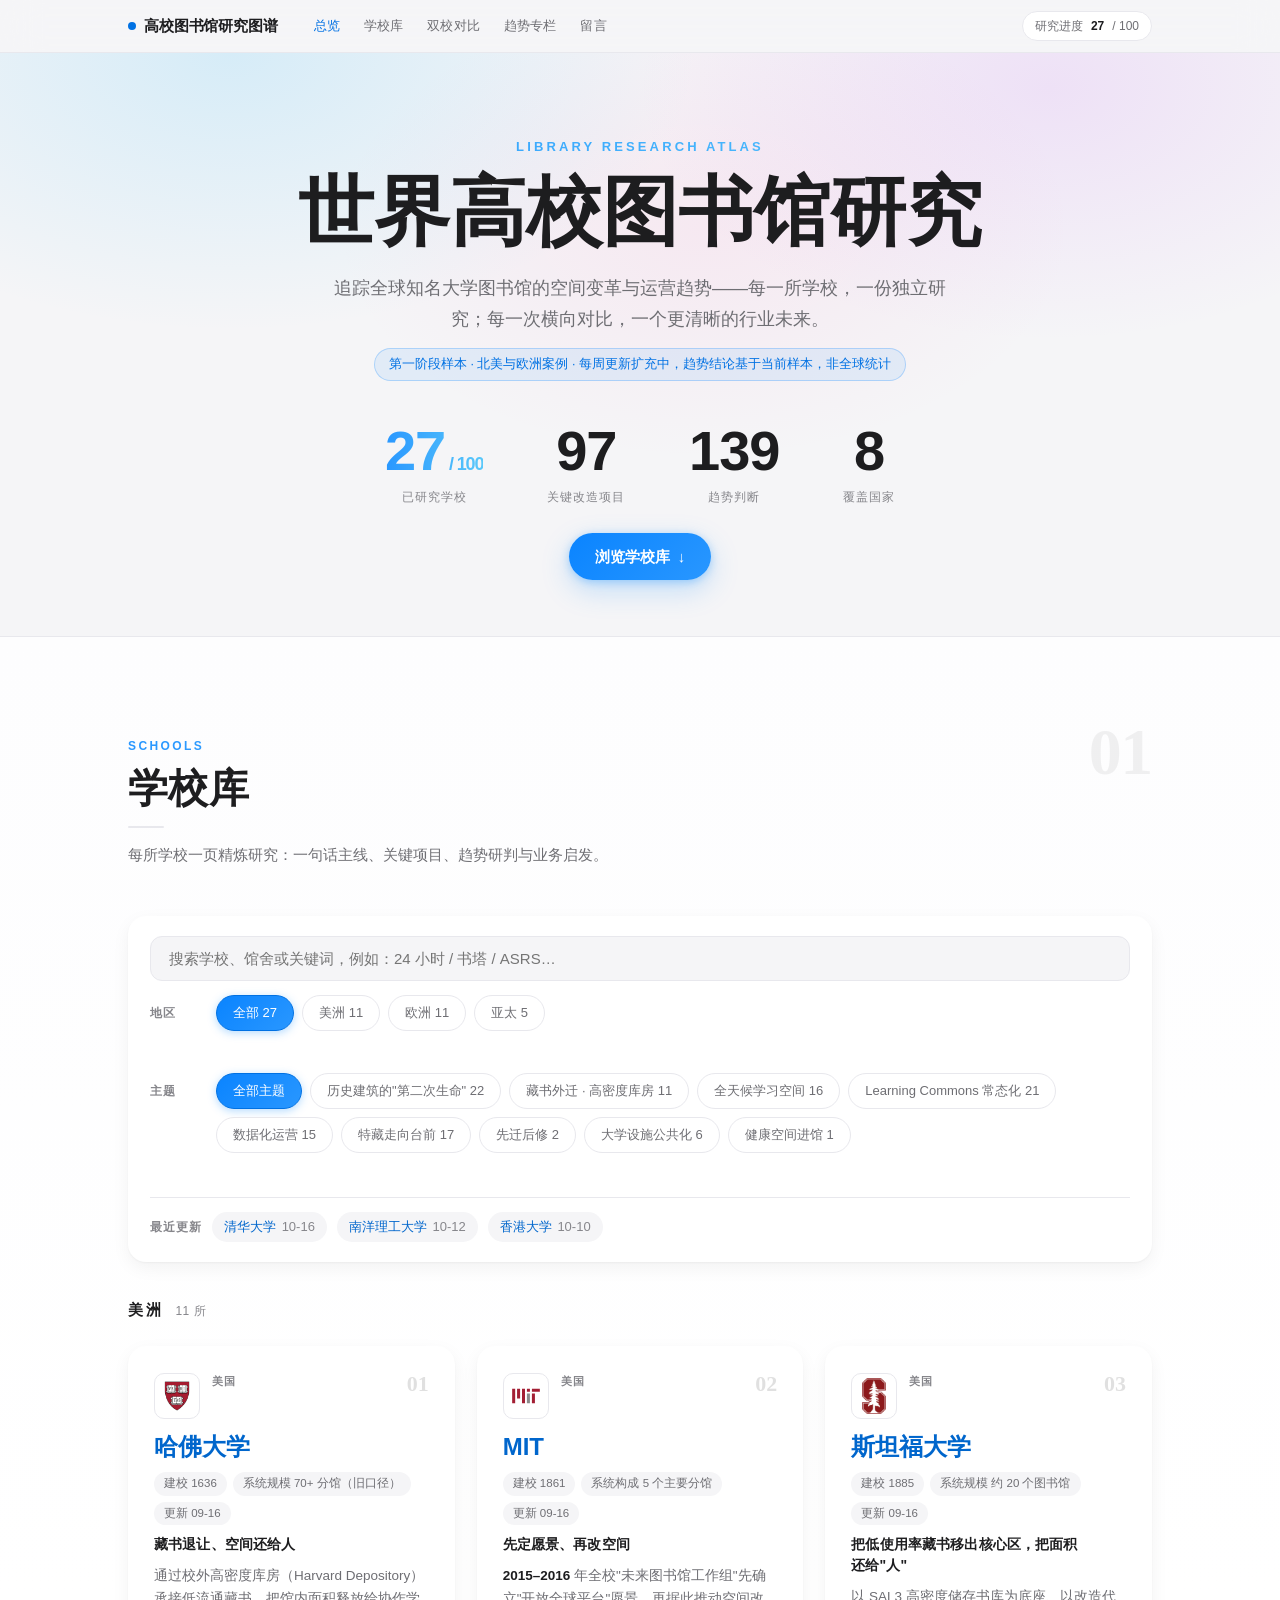
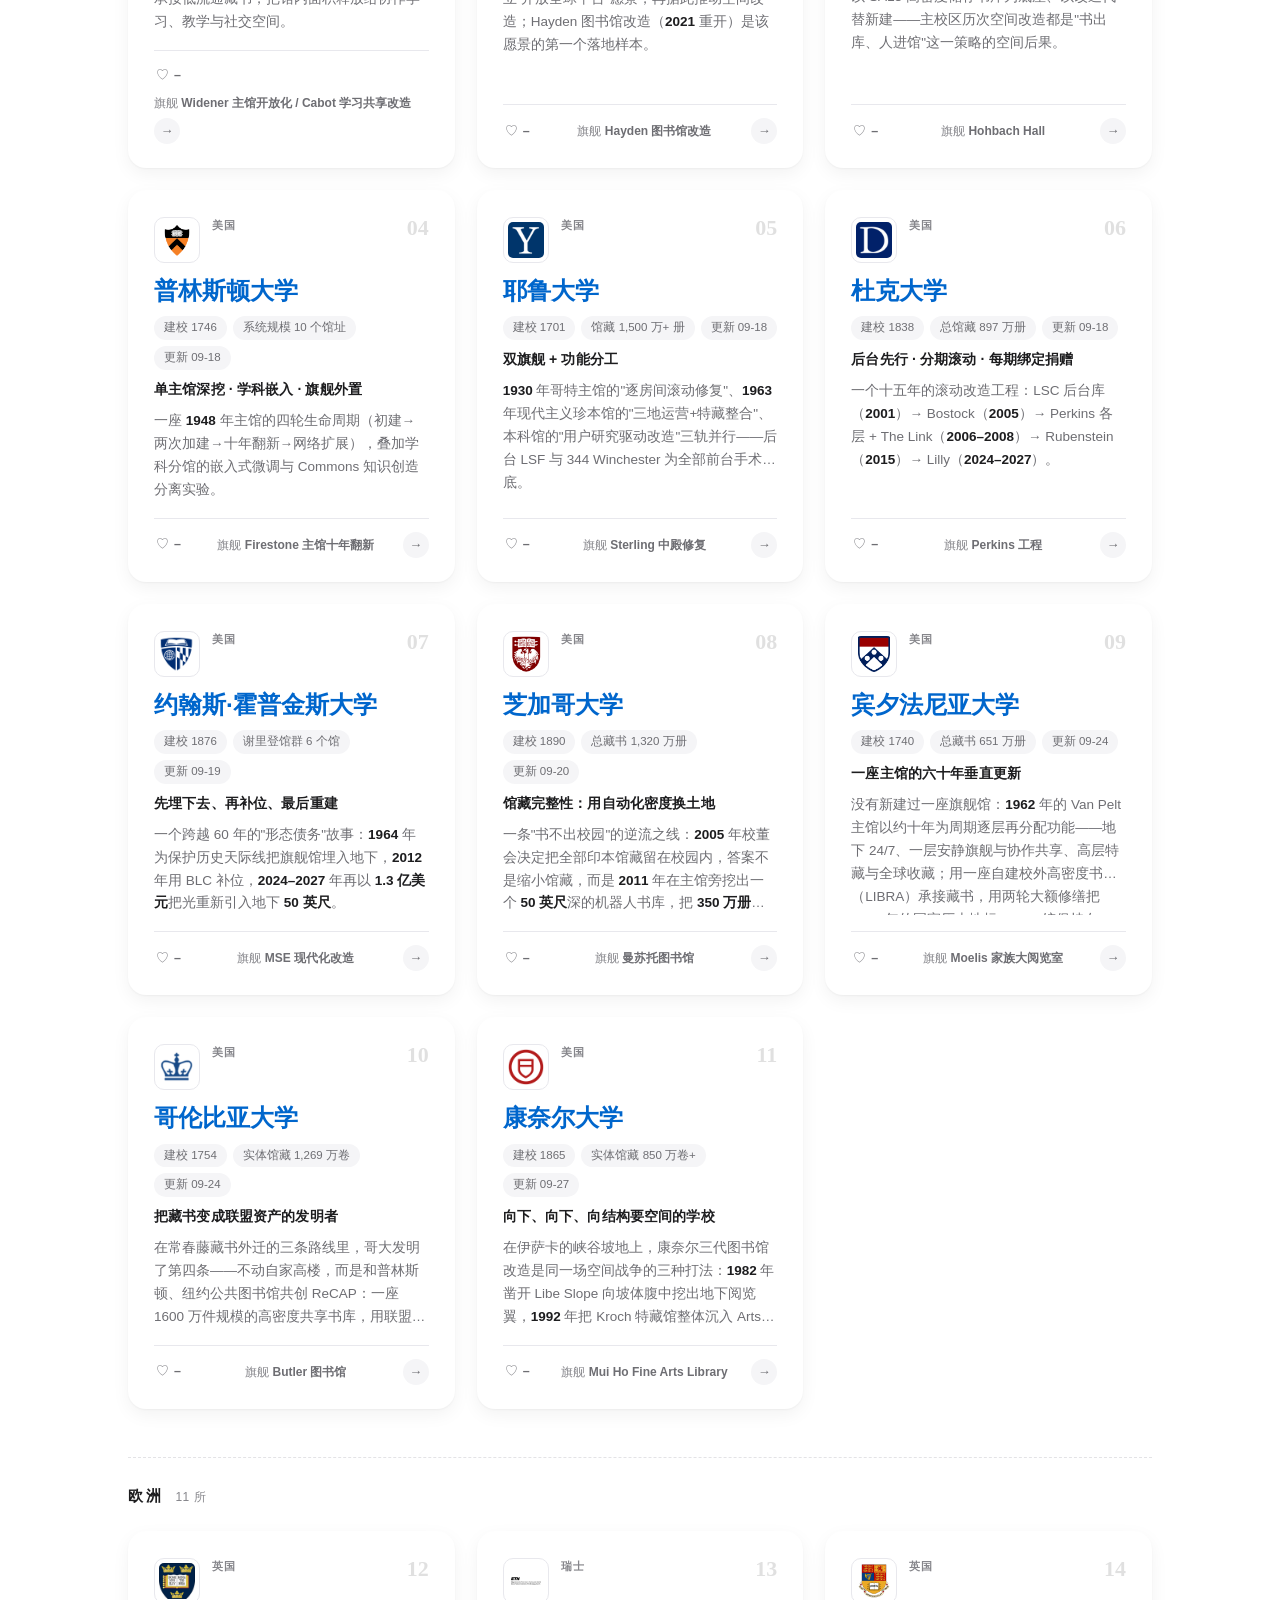
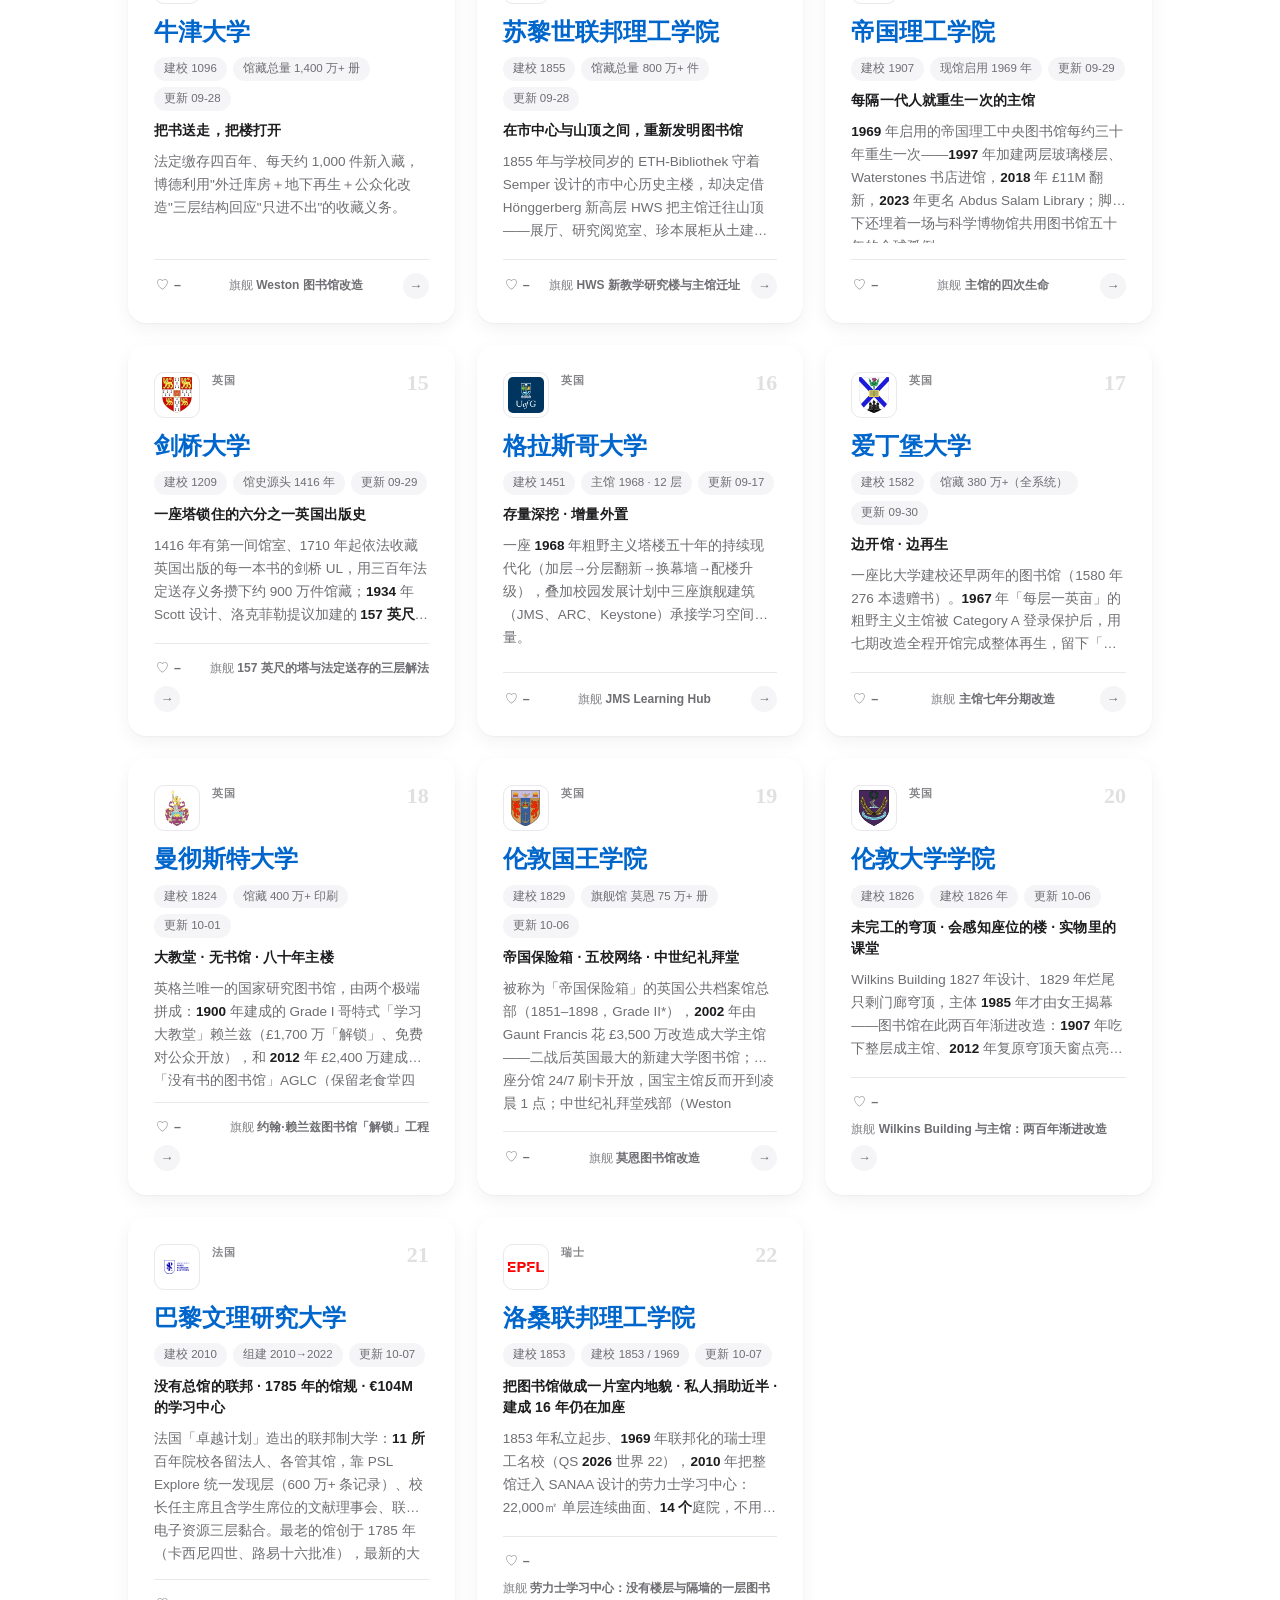
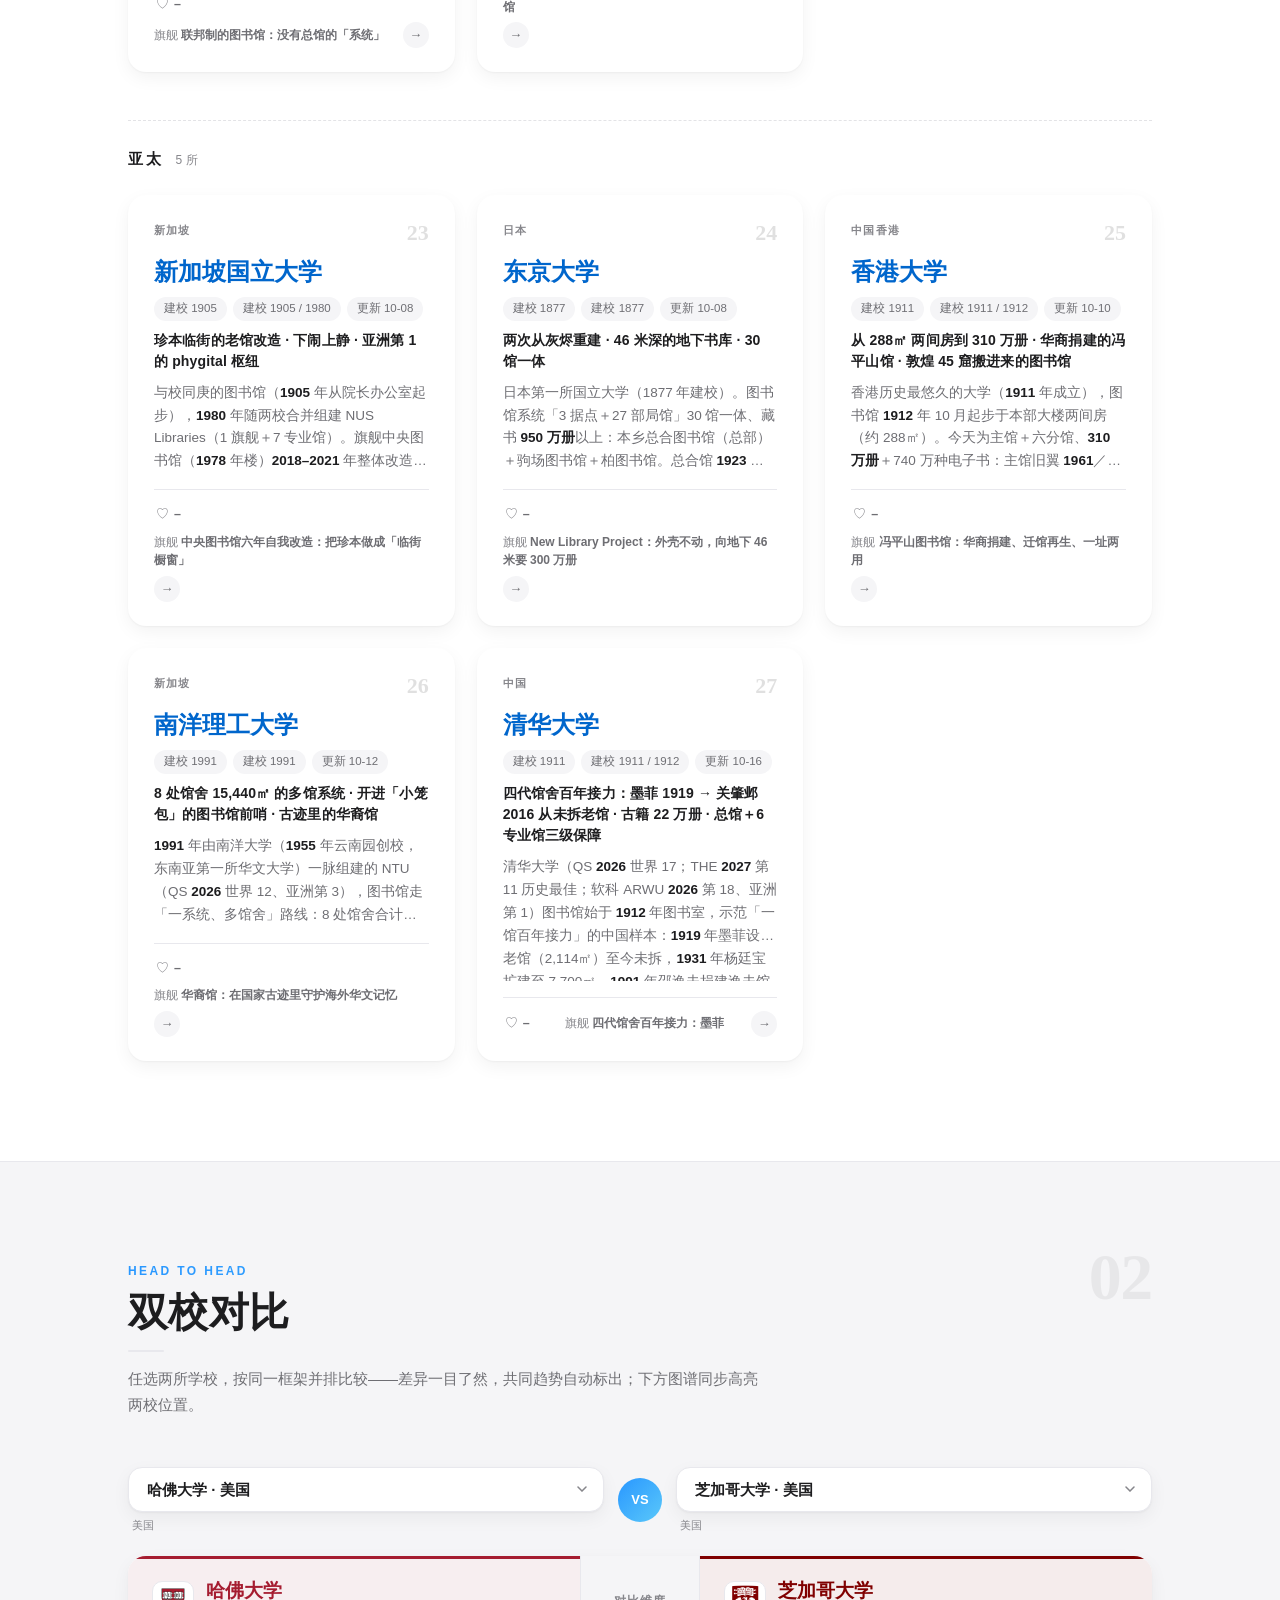
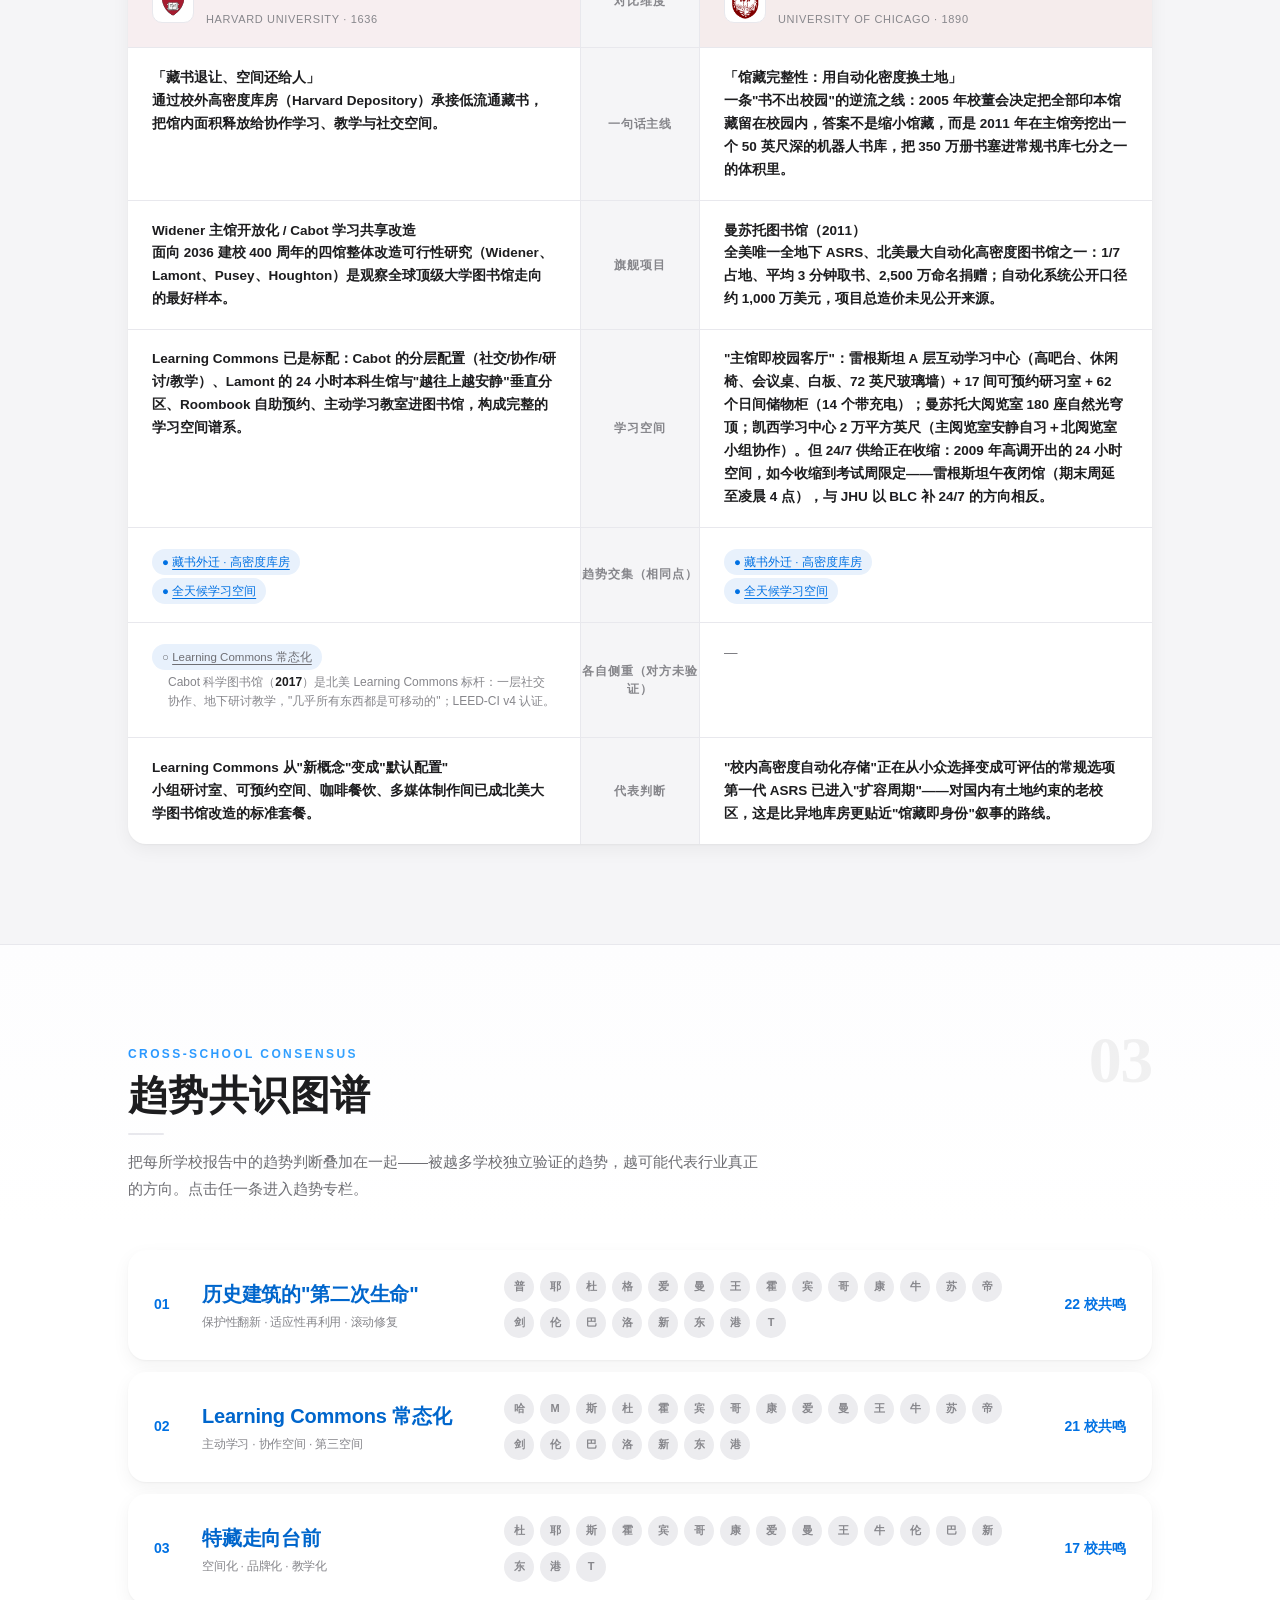
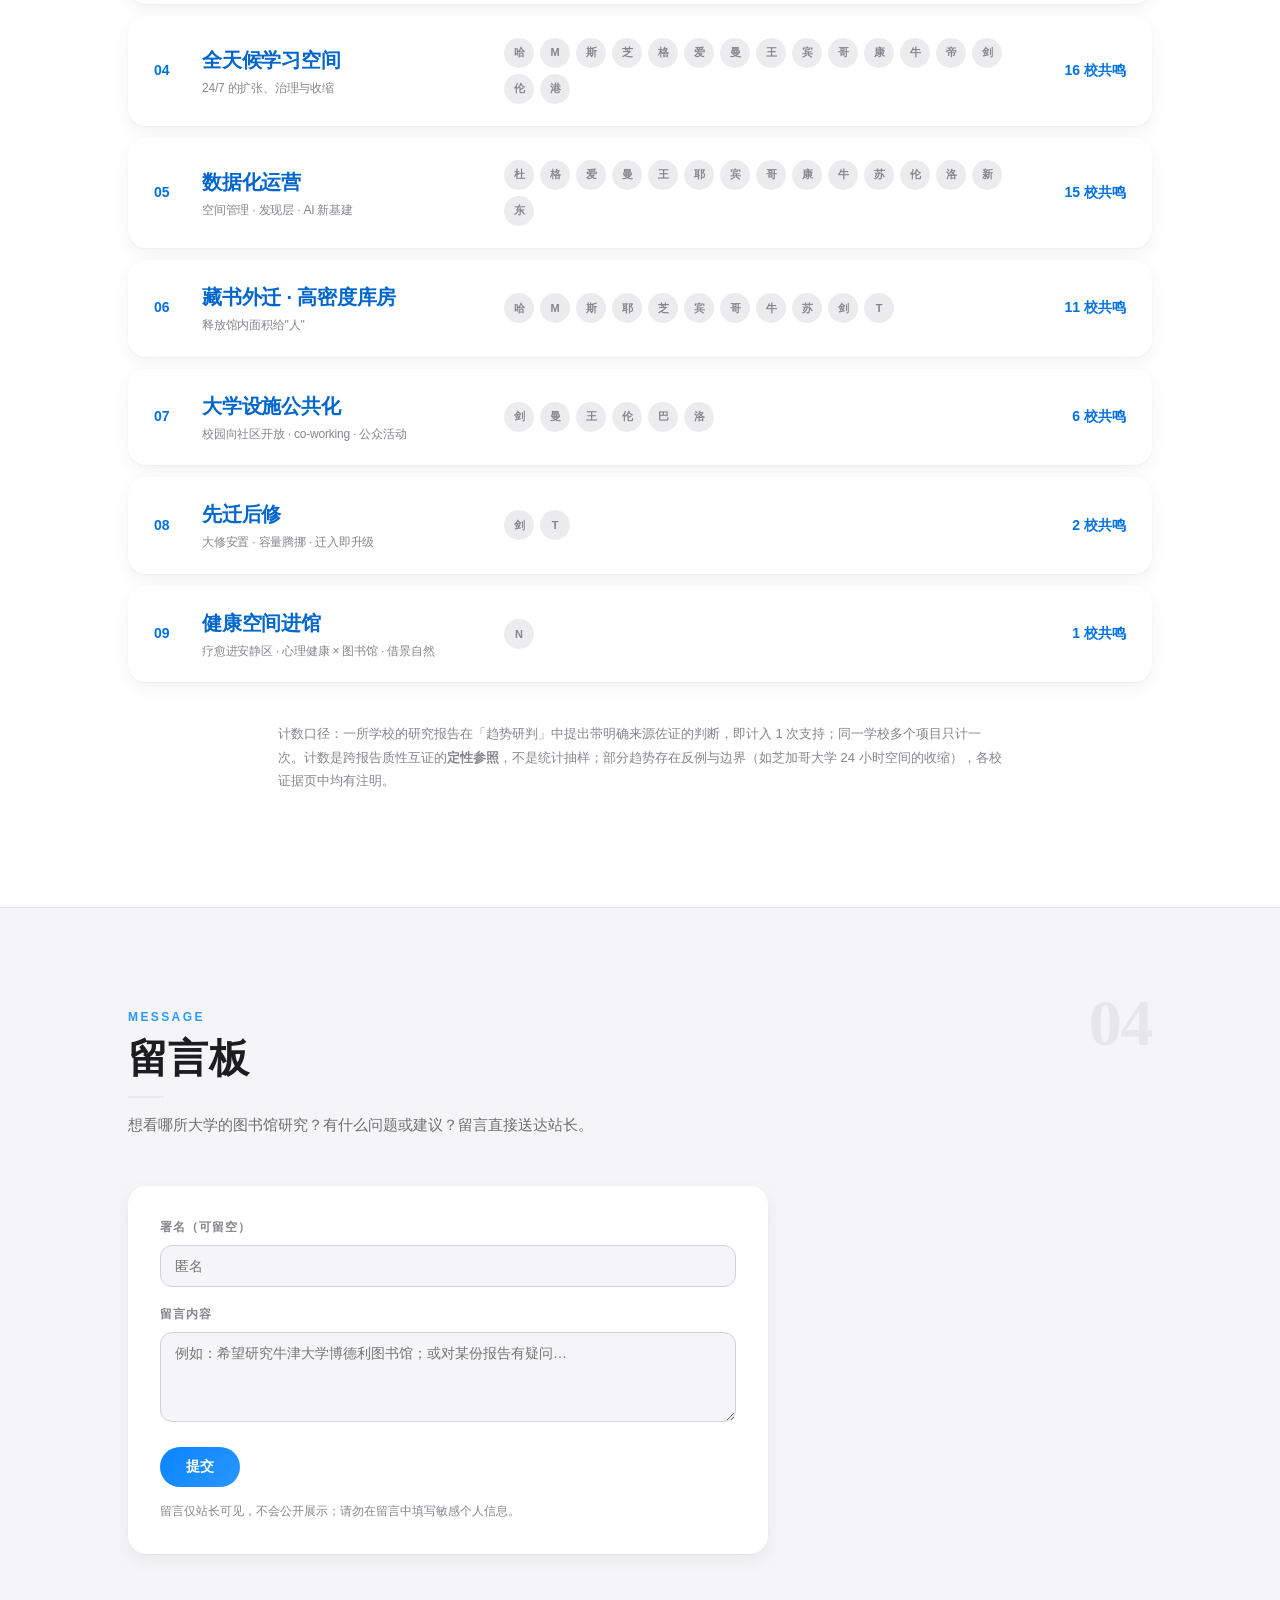
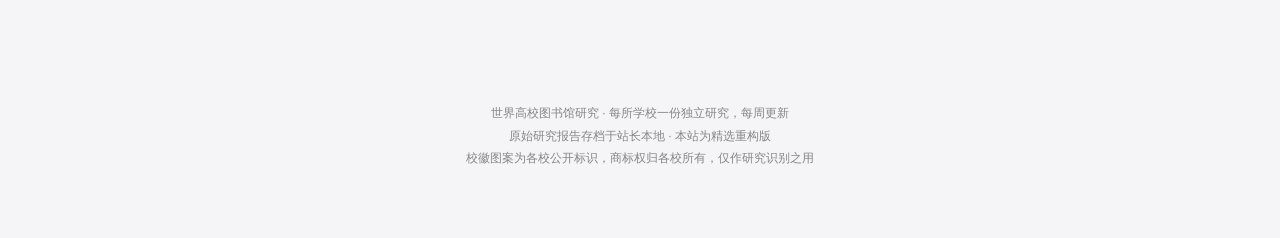
==== commit 85b17dec: "新增第27所：清华大学（亚太第5所）；4个既有趋势补清华证据（历史建筑再生22校/特藏17校/外迁11校/先迁后修2校）" ====
--- a/index.html
+++ b/index.html
@@ -7,7 +7,7 @@
 <meta name="robots" content="noindex, nofollow">
 <meta name="description" content="追踪全球知名大学图书馆的空间变革与运营趋势——每一所学校，一份独立研究；每一次横向对比，一个更清晰的行业未来。">
 <link rel="stylesheet" href="assets/style.css?v=2">
-<link rel="stylesheet" href="assets/v3.css?v=25">
+<link rel="stylesheet" href="assets/v3.css?v=26">
 <link rel="icon" type="image/svg+xml" href="assets/favicon.svg">
 <link rel="icon" type="image/png" sizes="32x32" href="assets/favicon-32.png">
 <link rel="apple-touch-icon" href="assets/apple-touch-icon.png">
@@ -130,8 +130,8 @@
   </div>
 </footer>
 
-<script src="data/schools-data.js?v=25"></script>
-<script src="data/trends-data.js?v=25"></script>
-<script src="assets/app.js?v=25"></script>
+<script src="data/schools-data.js?v=26"></script>
+<script src="data/trends-data.js?v=26"></script>
+<script src="assets/app.js?v=26"></script>
 </body>
 </html>
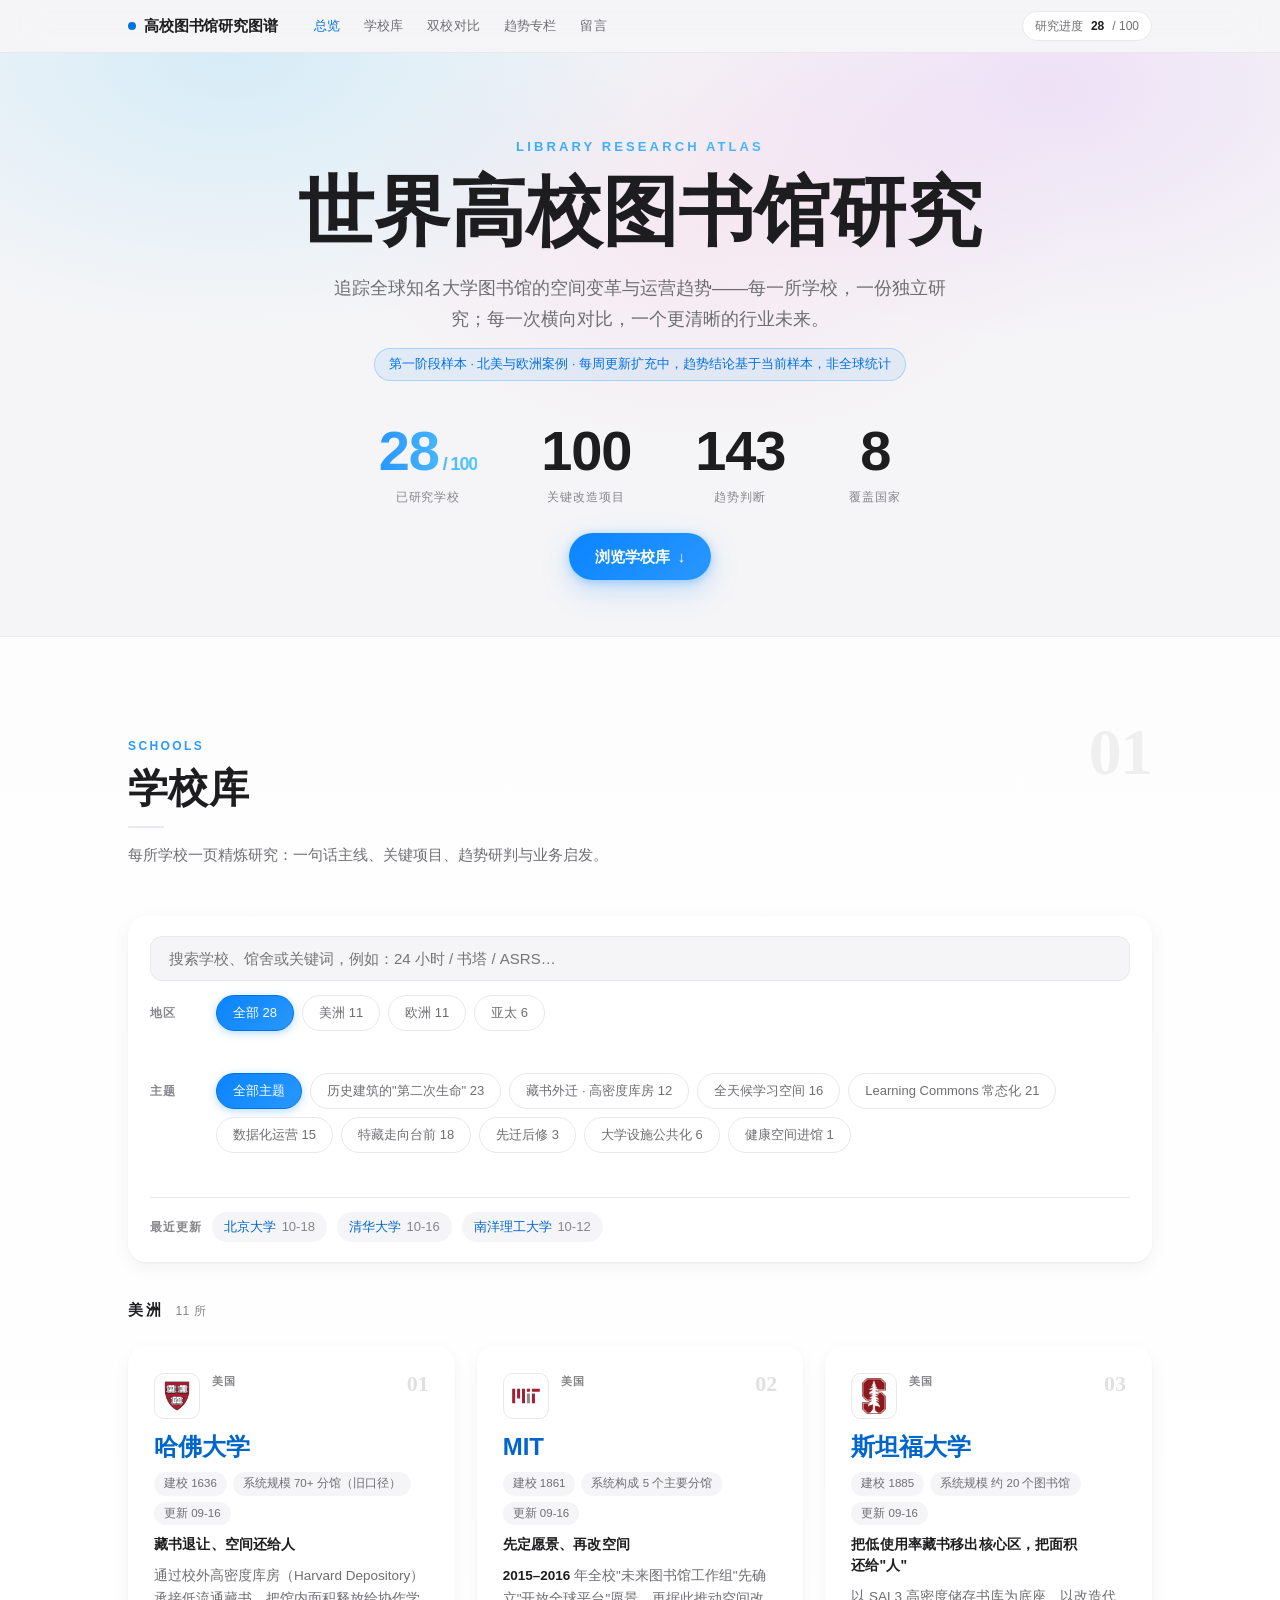
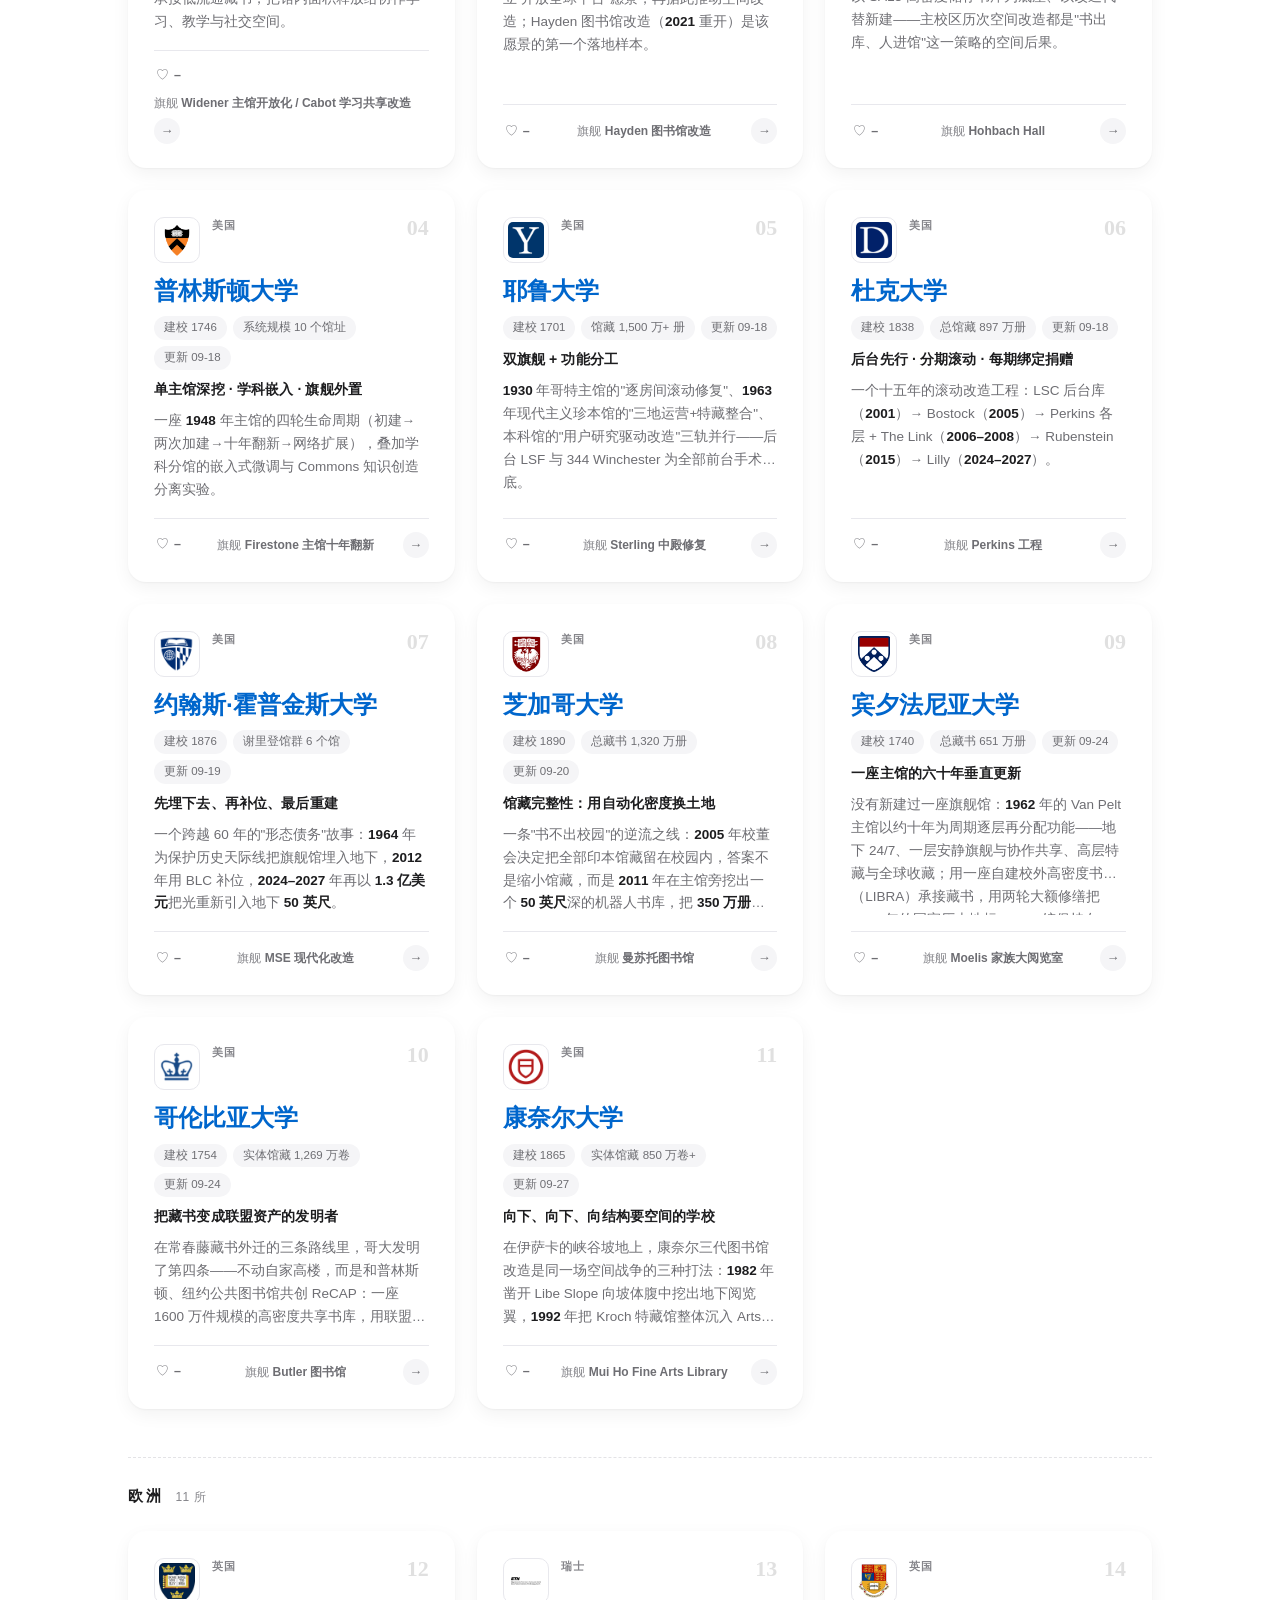
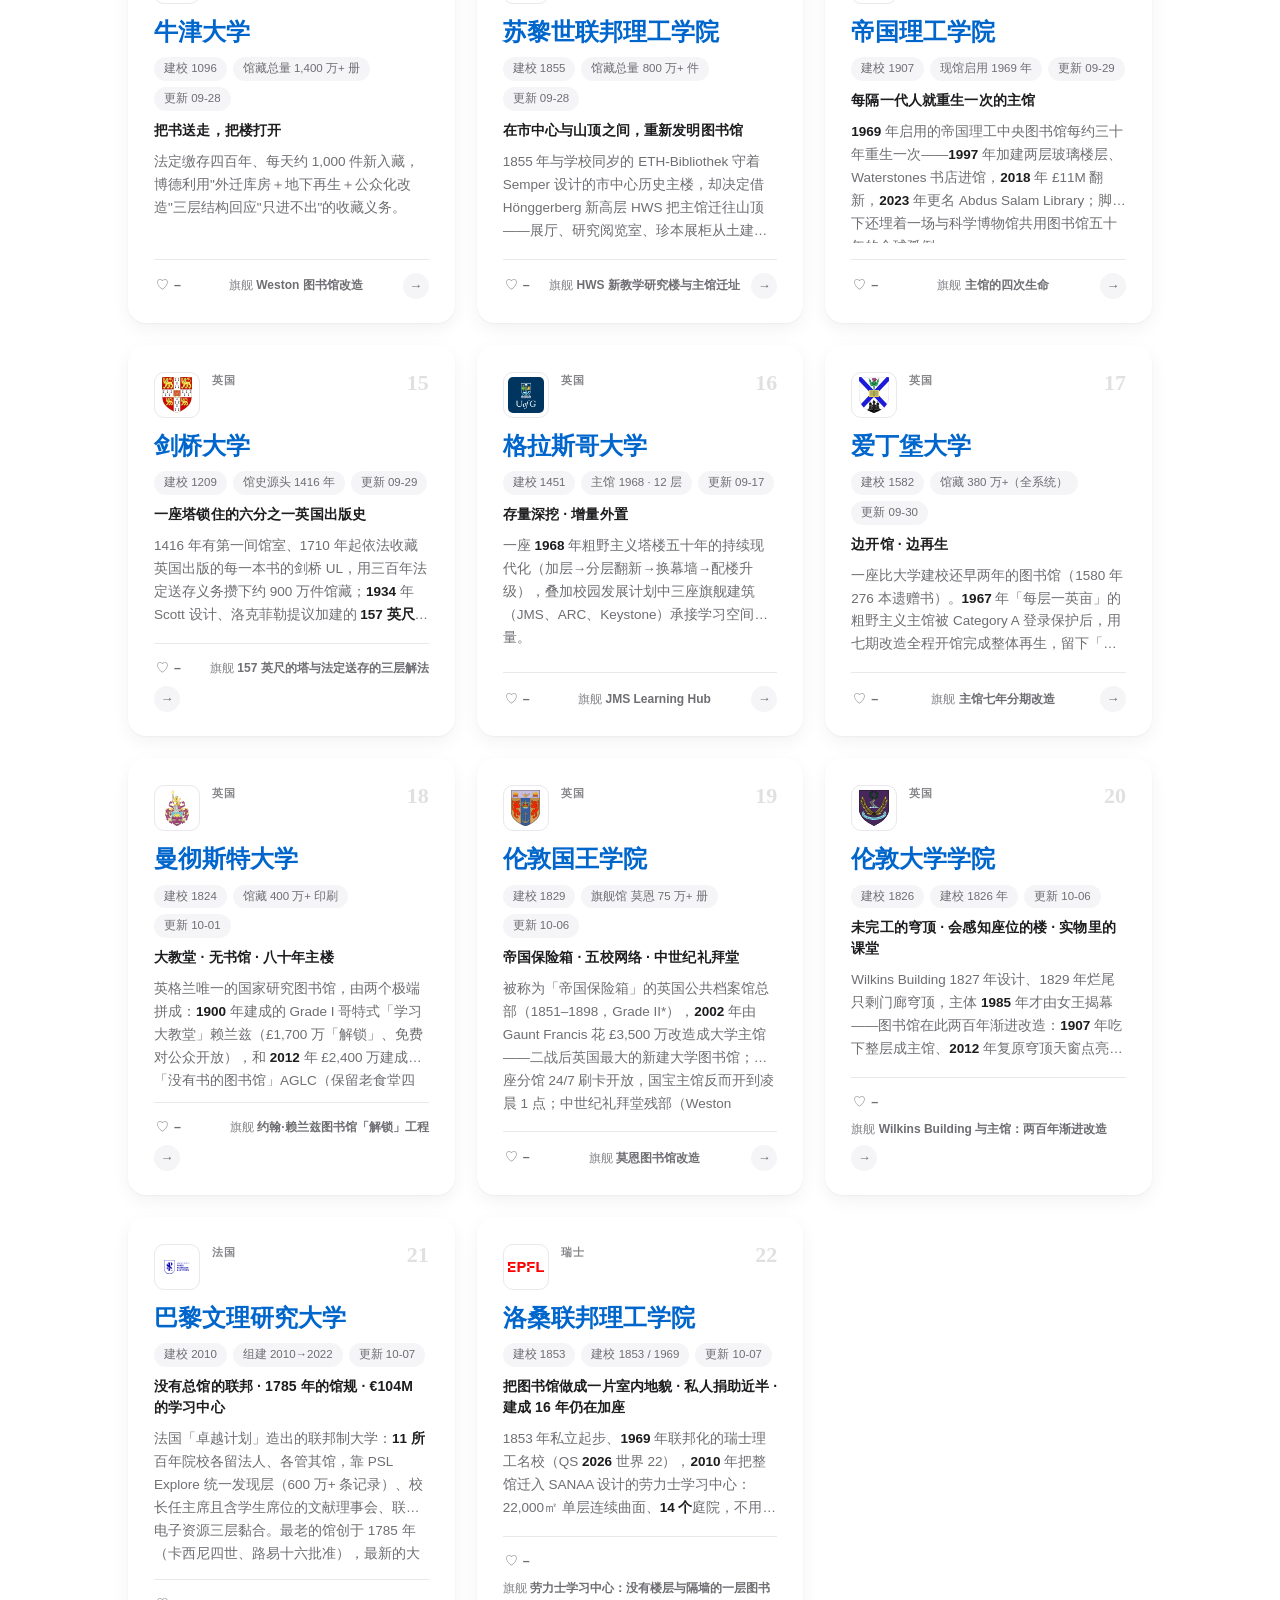
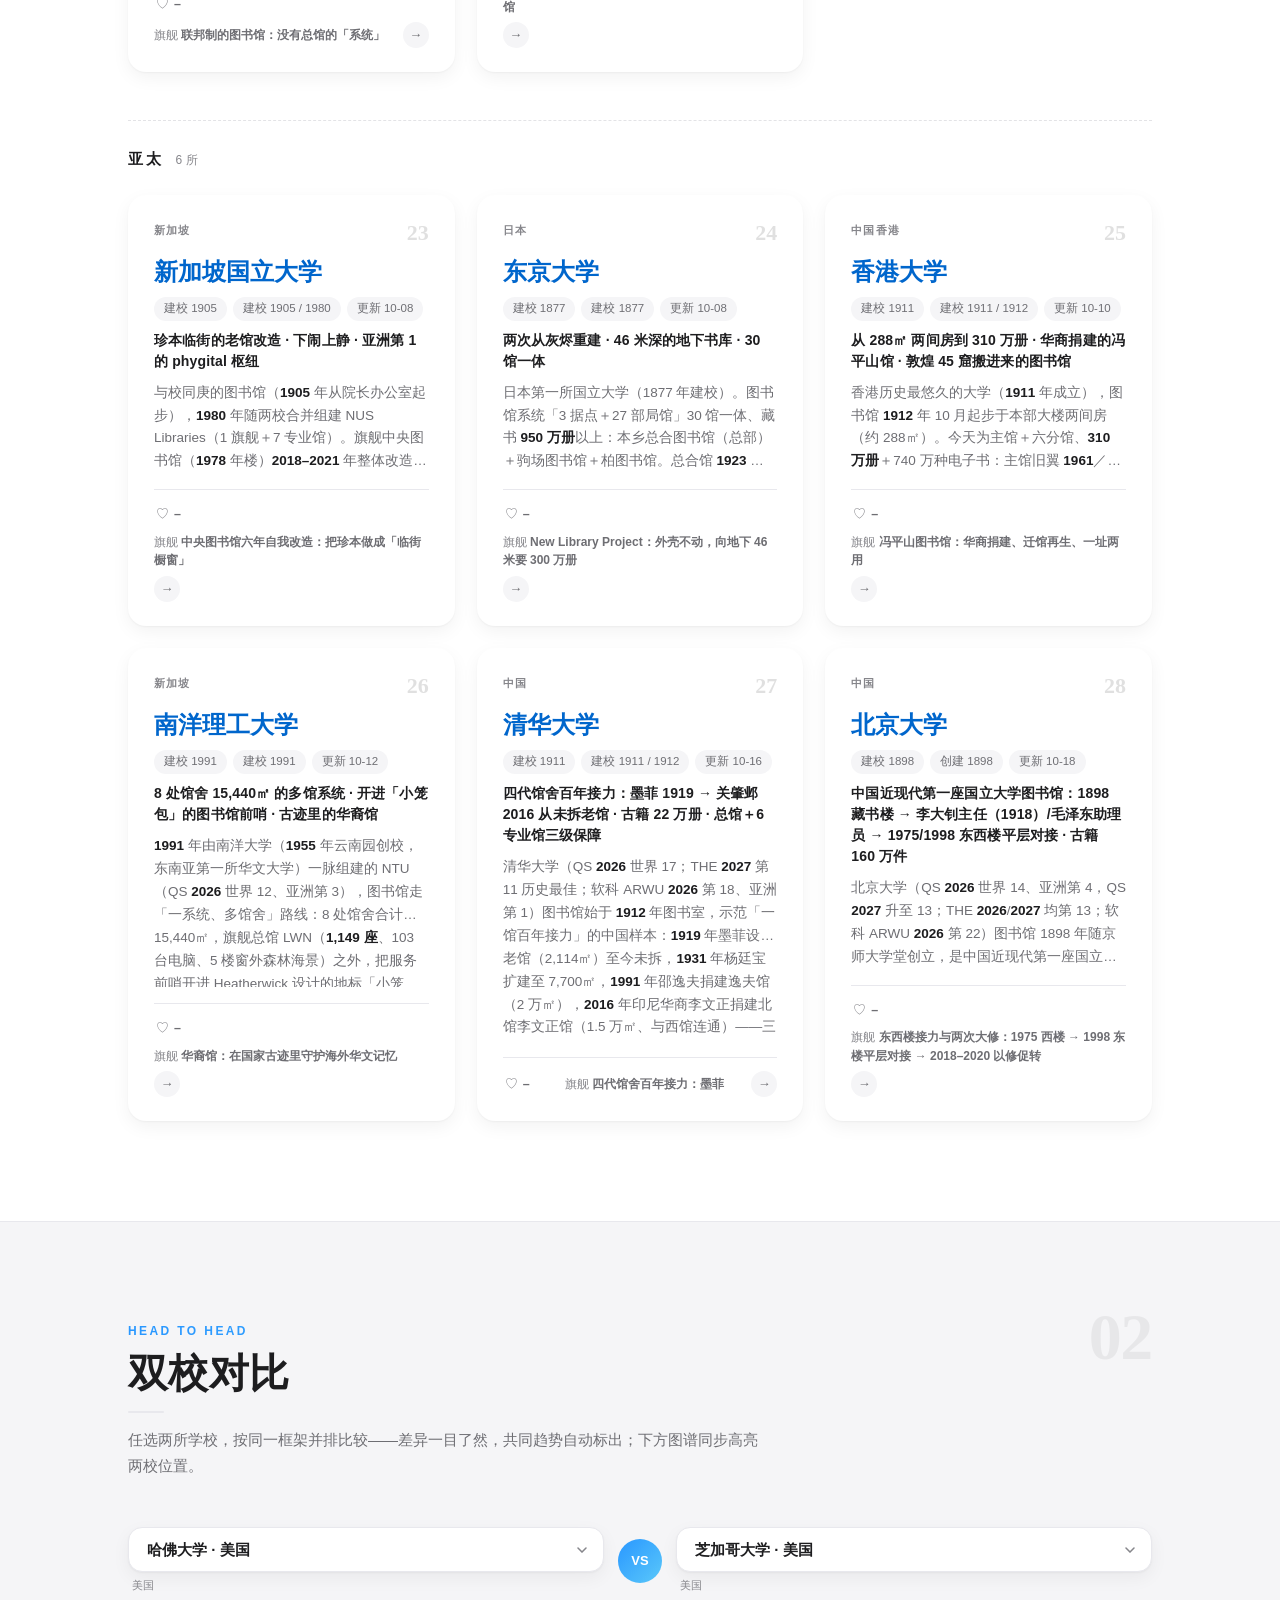
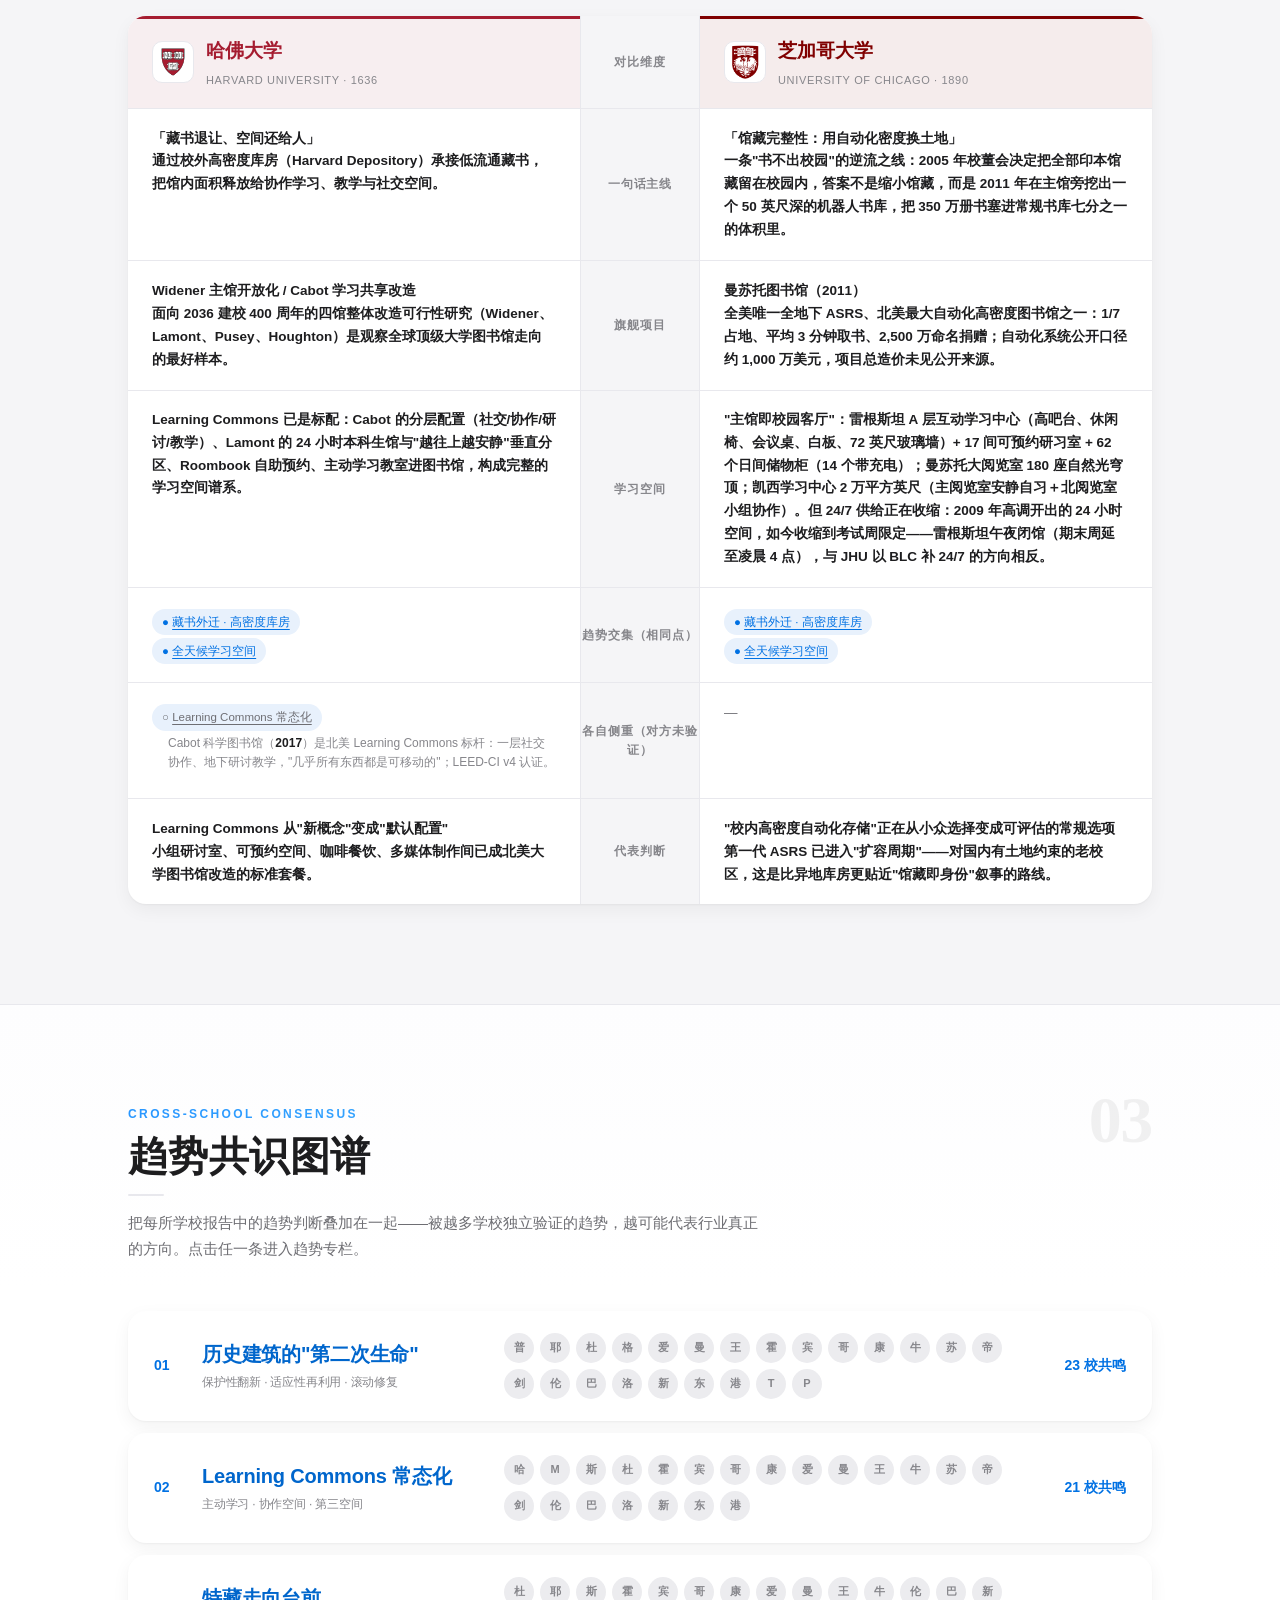
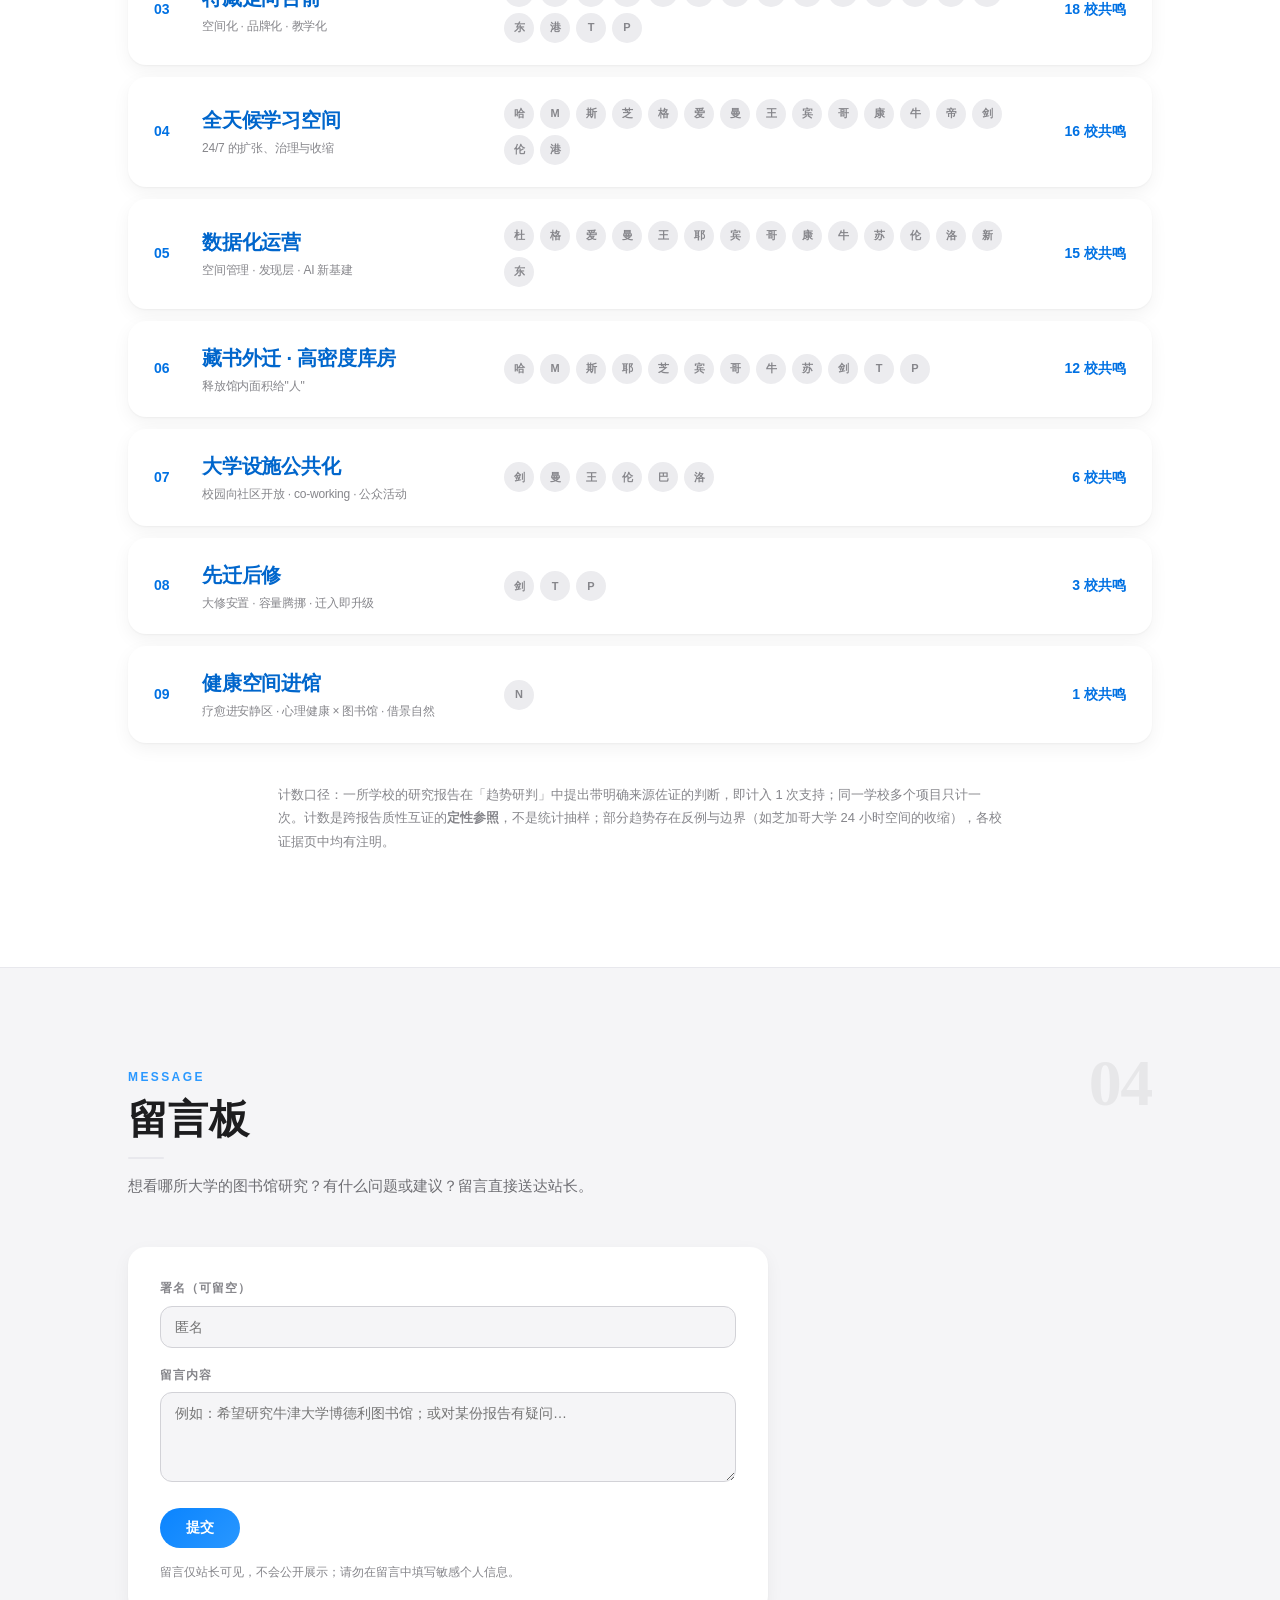
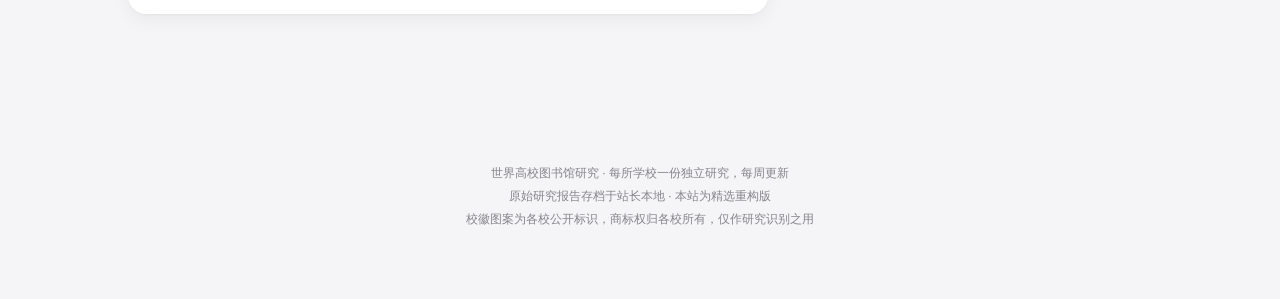
==== commit b7509bee: "第28所：北京大学（LR-20261018-01）— 东西楼平层对接 · 大钊阅览室 · 昌平储存馆国内首例" ====
--- a/index.html
+++ b/index.html
@@ -130,8 +130,8 @@
   </div>
 </footer>
 
-<script src="data/schools-data.js?v=26"></script>
-<script src="data/trends-data.js?v=26"></script>
-<script src="assets/app.js?v=26"></script>
+<script src="data/schools-data.js?v=27"></script>
+<script src="data/trends-data.js?v=27"></script>
+<script src="assets/app.js?v=27"></script>
 </body>
 </html>
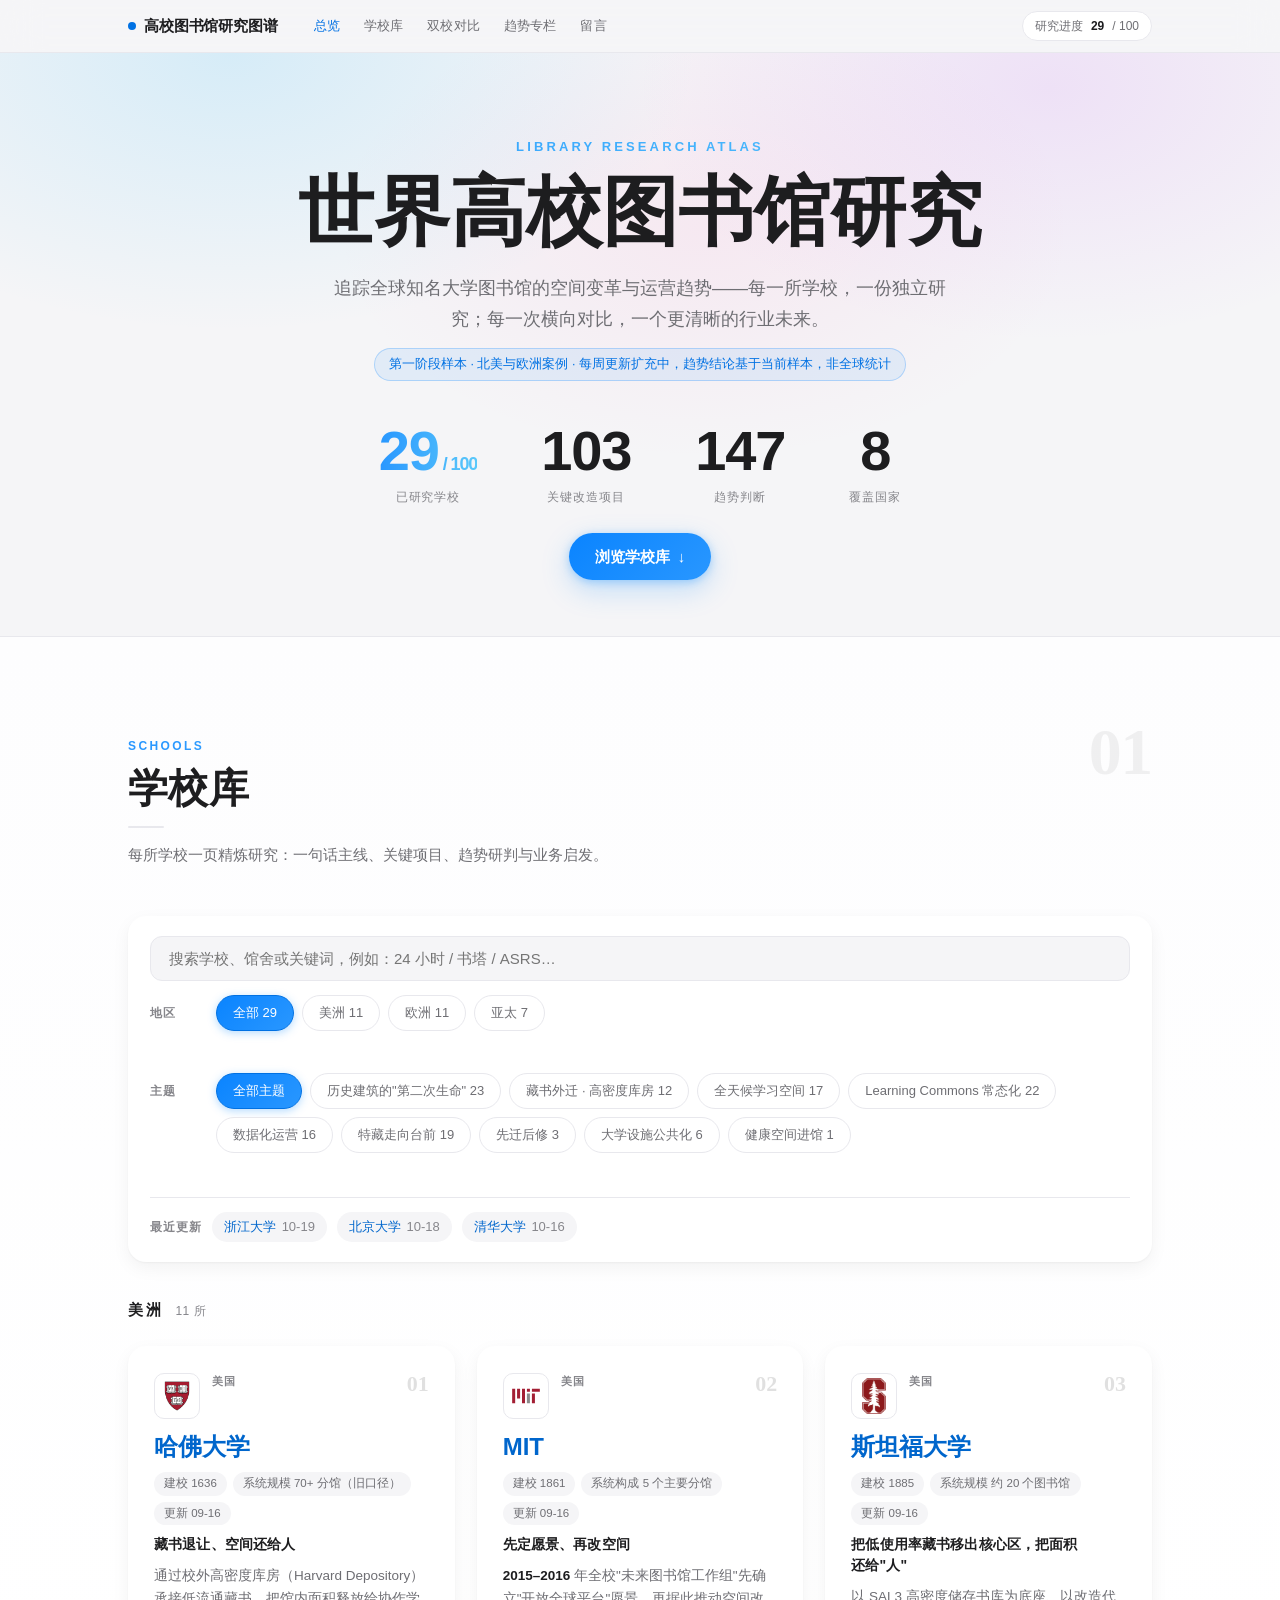
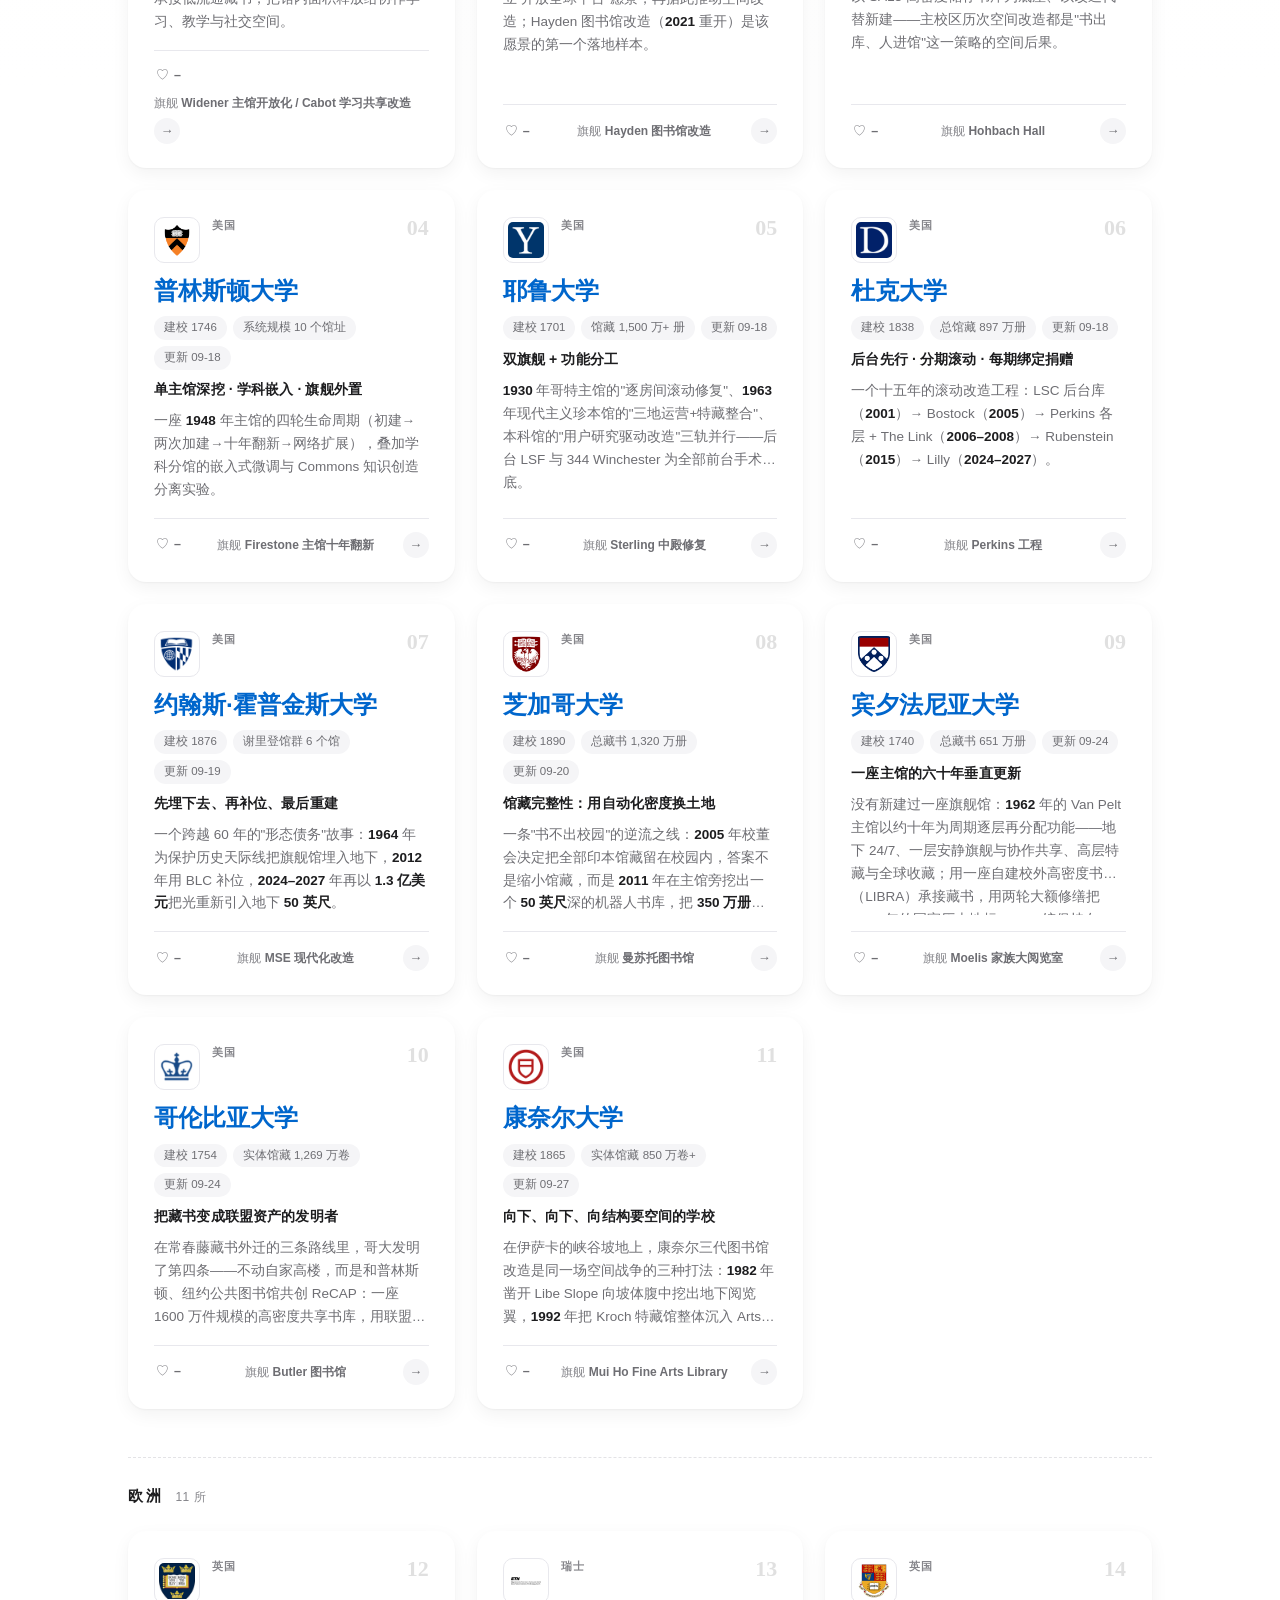
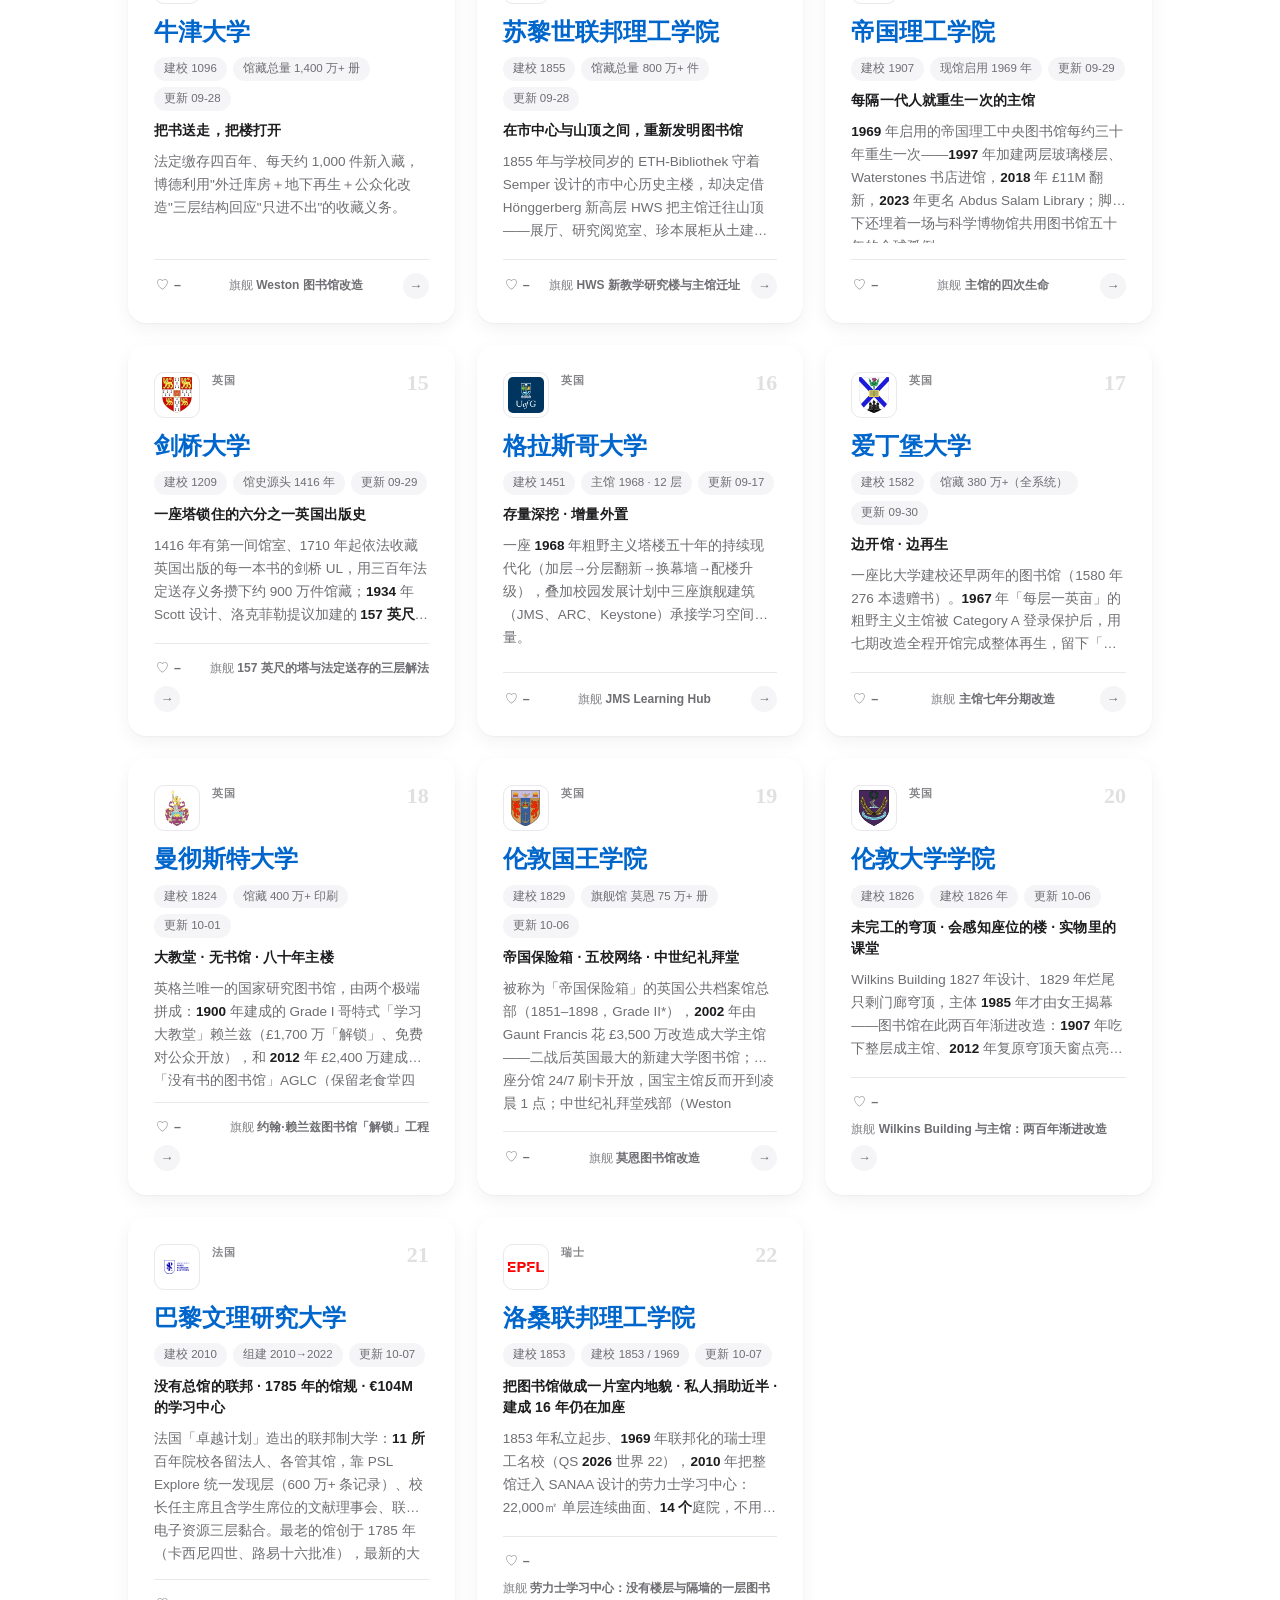
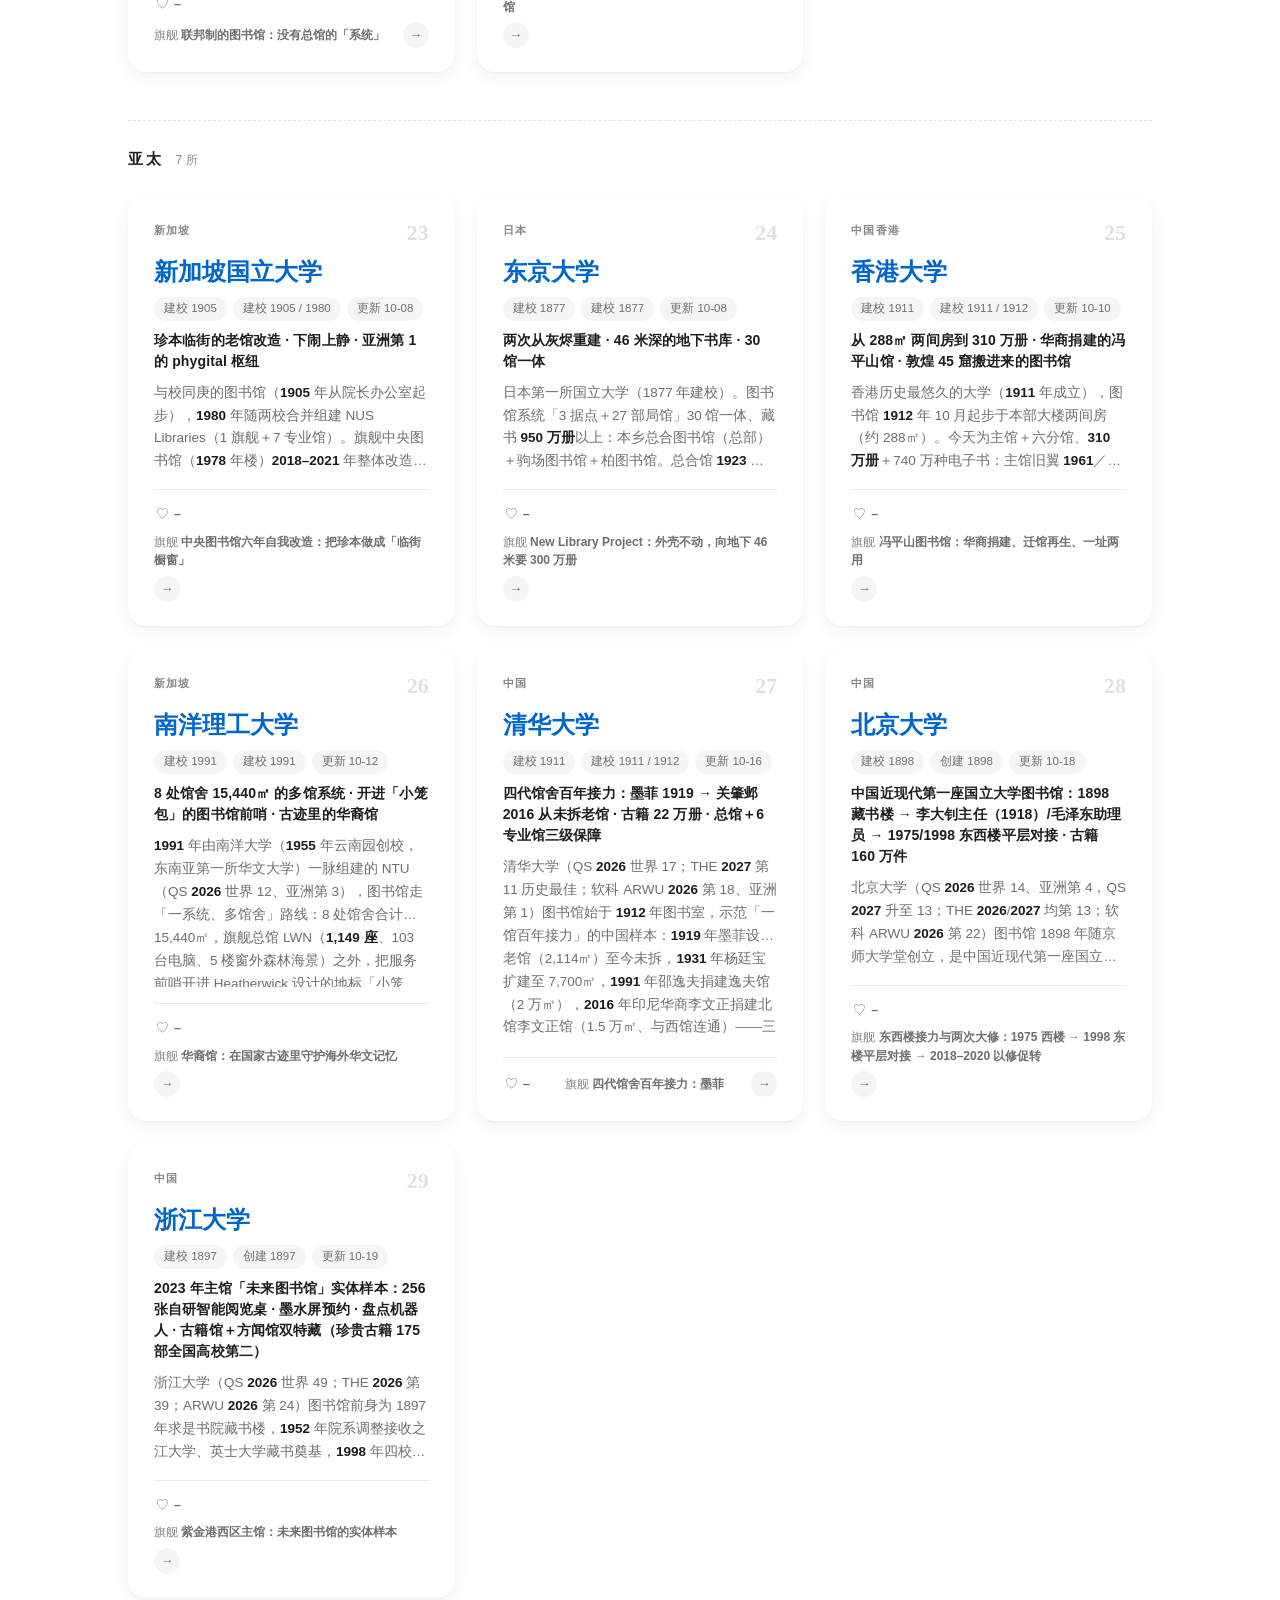
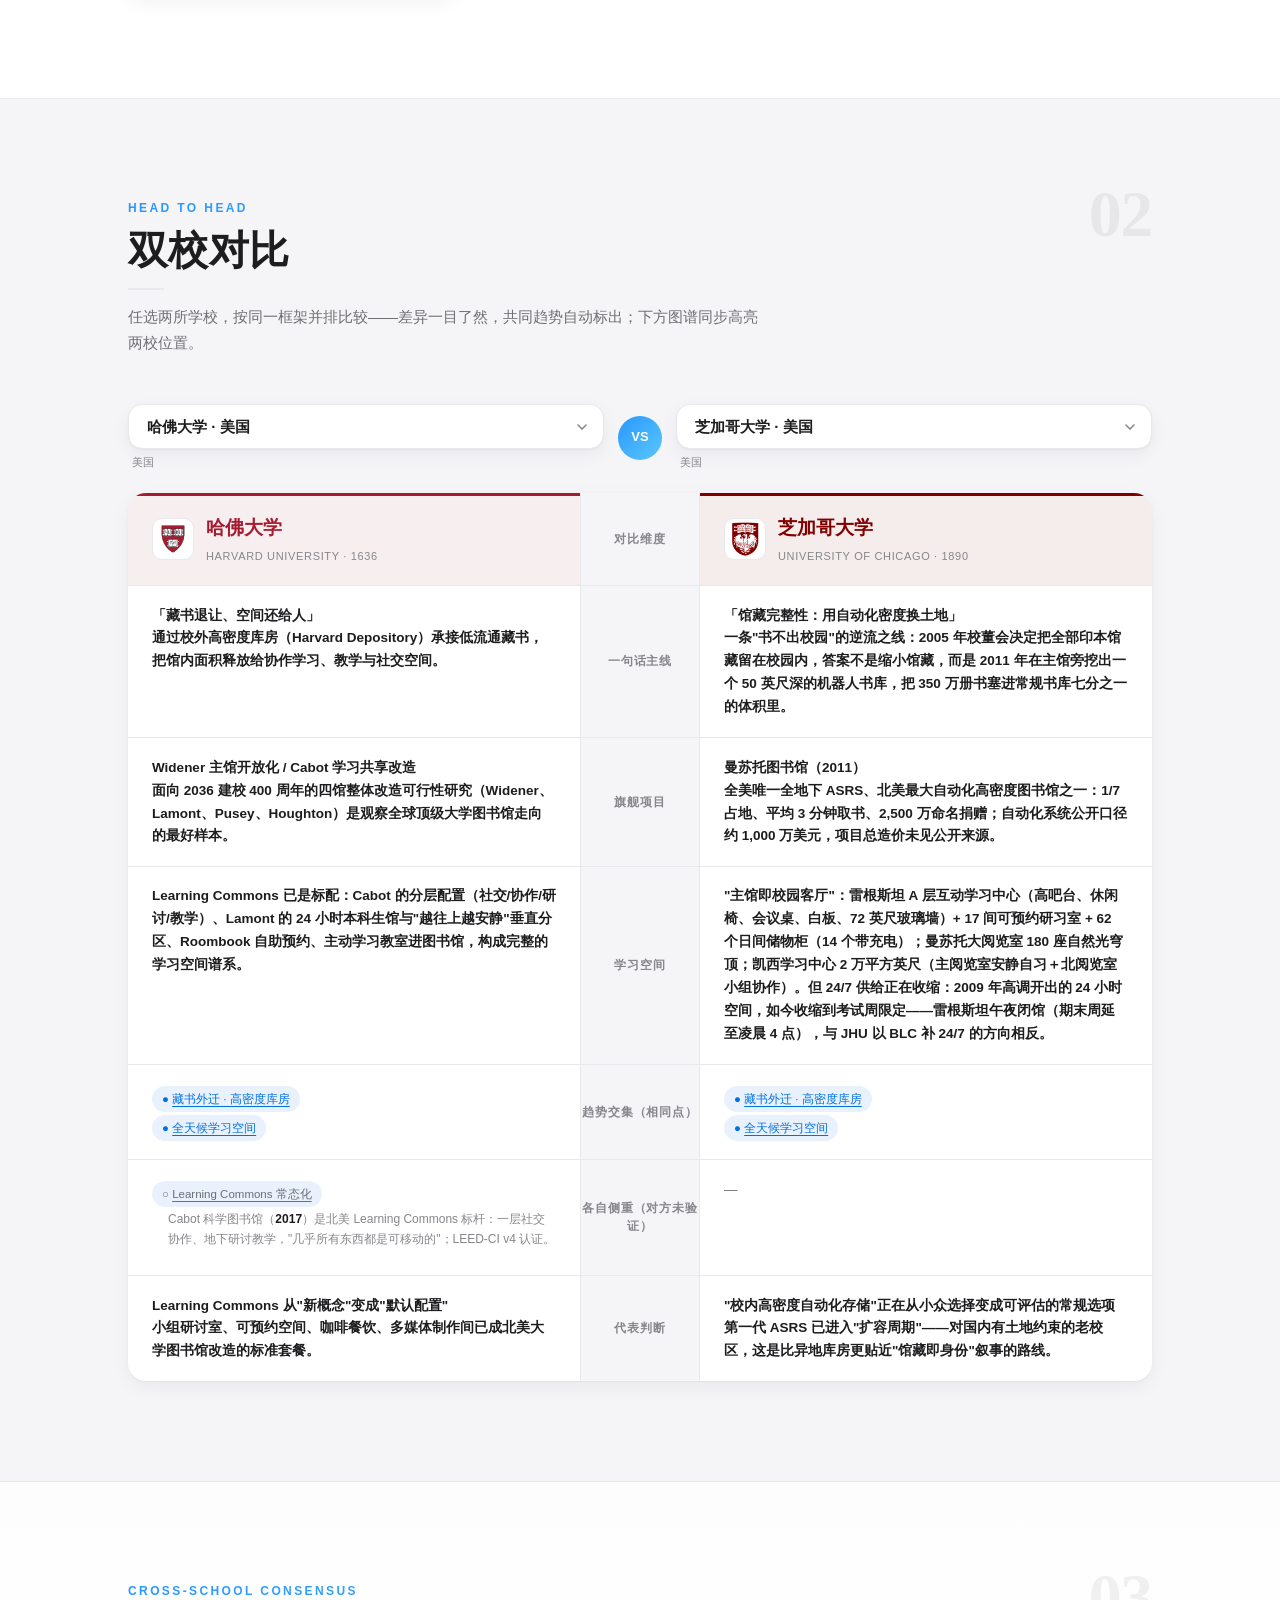
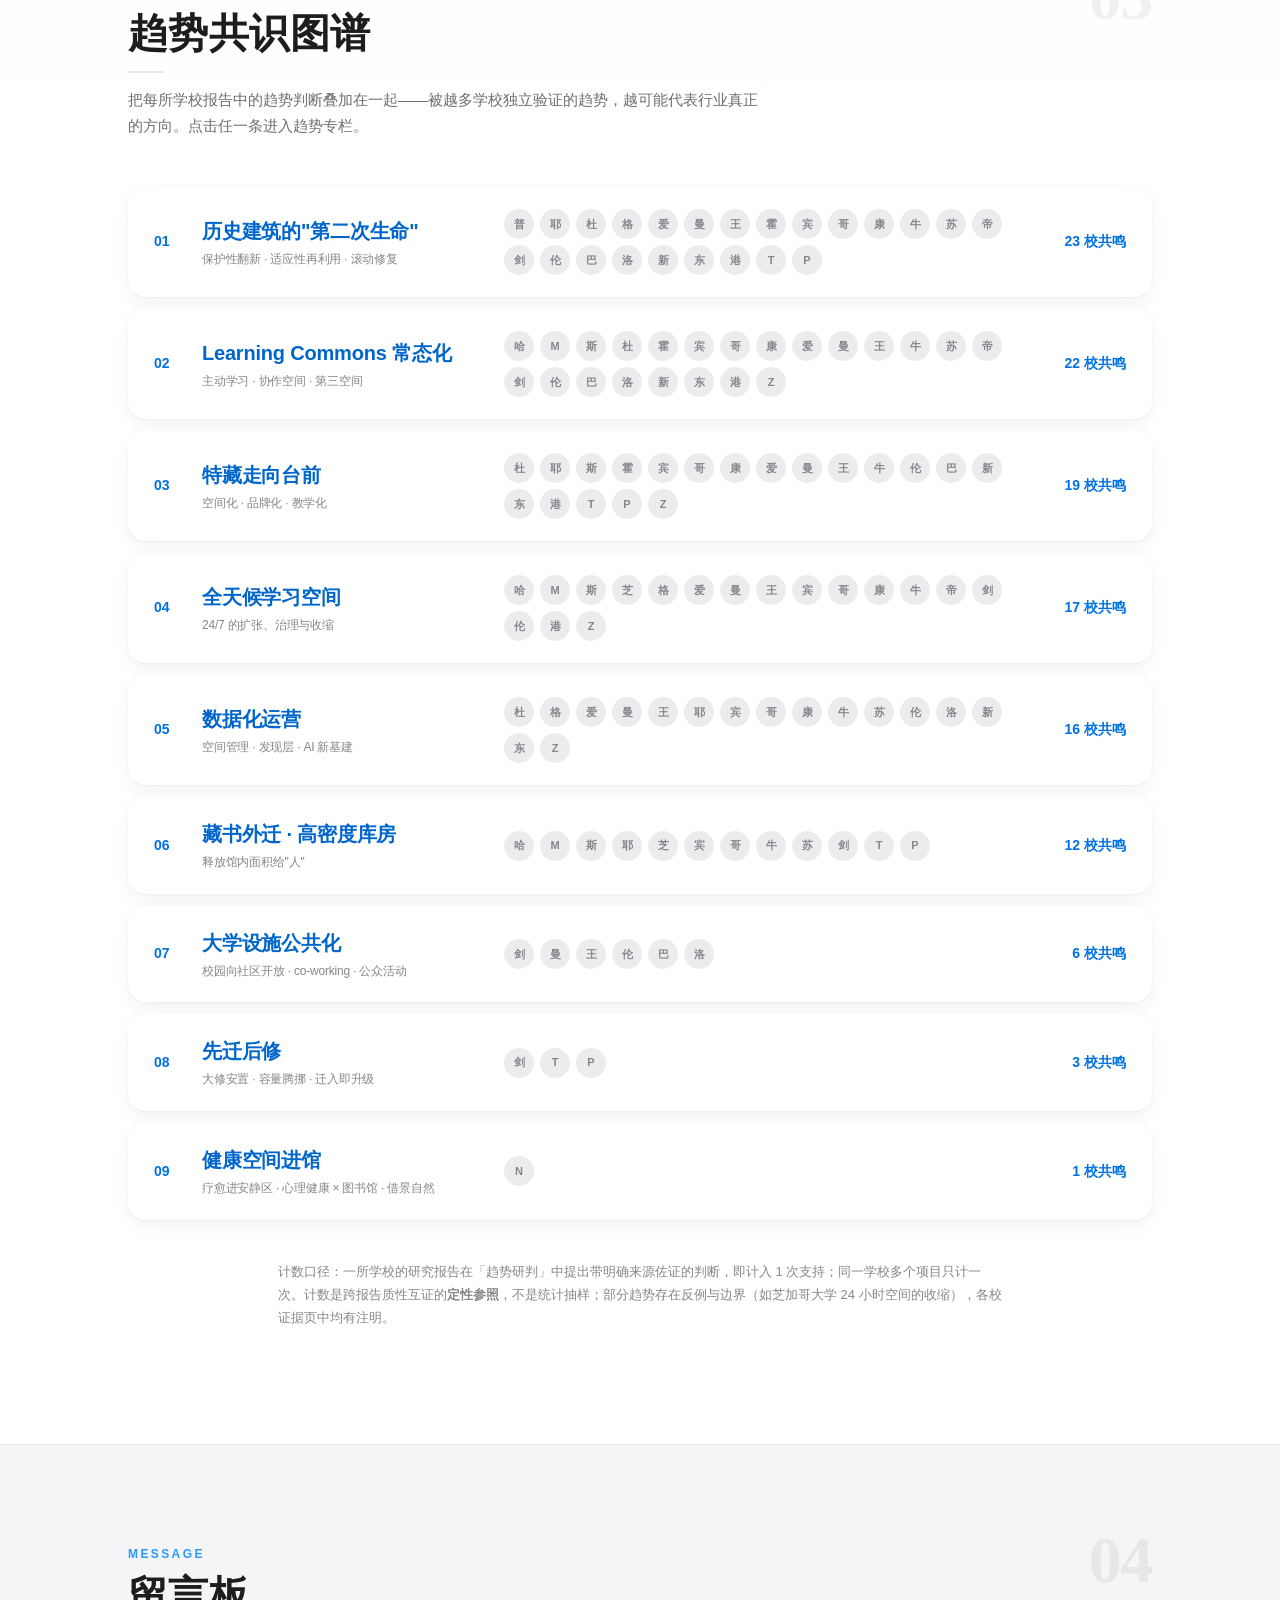
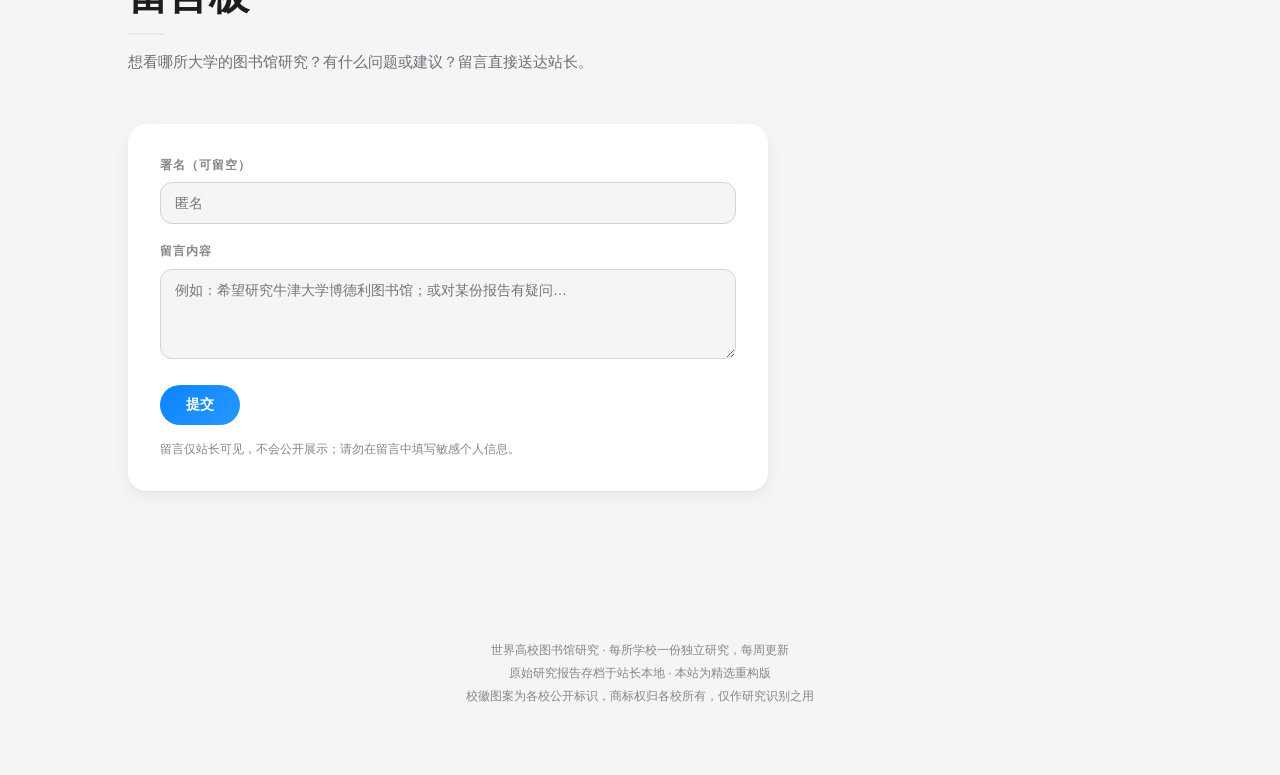
==== commit 8256bb8d: "第29所：浙江大学（LR-20261019-01）— 未来图书馆实体样本 · 256张自研智能阅览桌 · 古籍馆+方闻馆双特藏 · Steelcase专项核查" ====
--- a/index.html
+++ b/index.html
@@ -130,8 +130,8 @@
   </div>
 </footer>
 
-<script src="data/schools-data.js?v=27"></script>
-<script src="data/trends-data.js?v=27"></script>
-<script src="assets/app.js?v=27"></script>
+<script src="data/schools-data.js?v=28"></script>
+<script src="data/trends-data.js?v=28"></script>
+<script src="assets/app.js?v=28"></script>
 </body>
 </html>
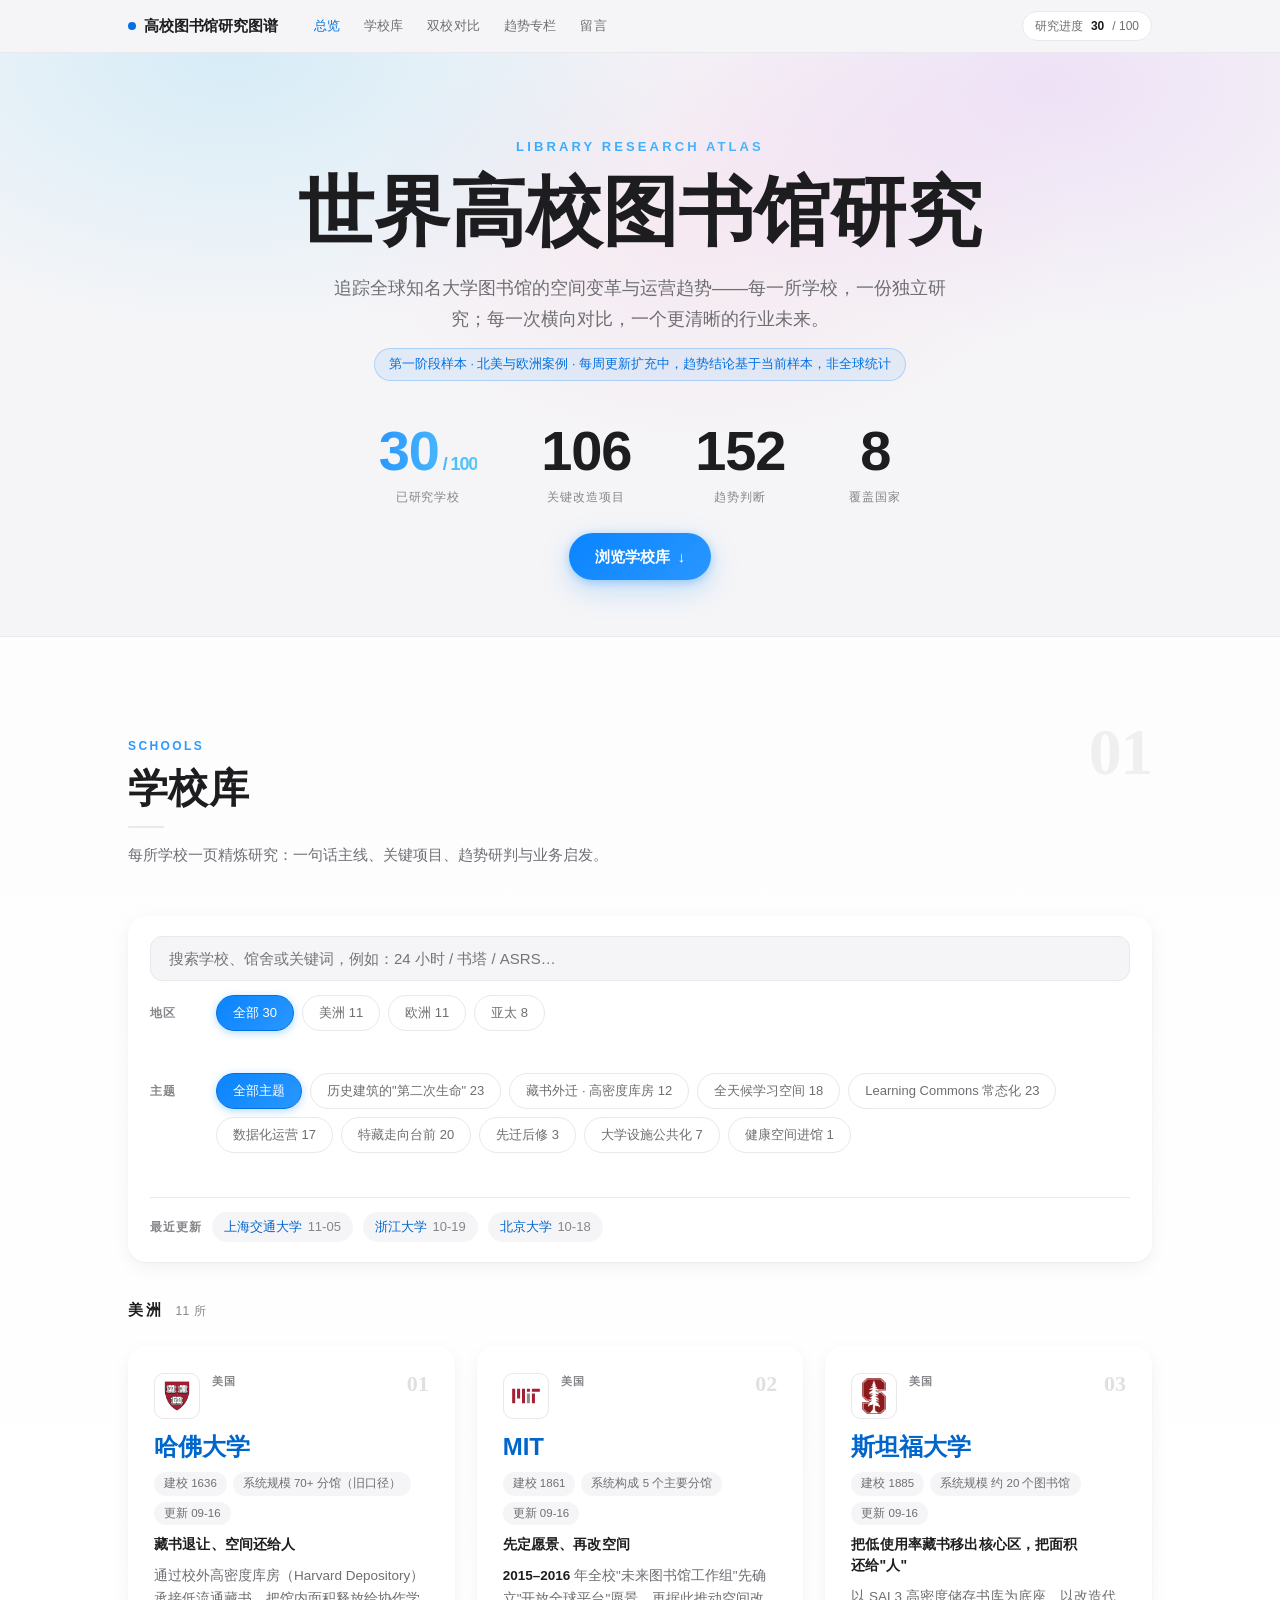
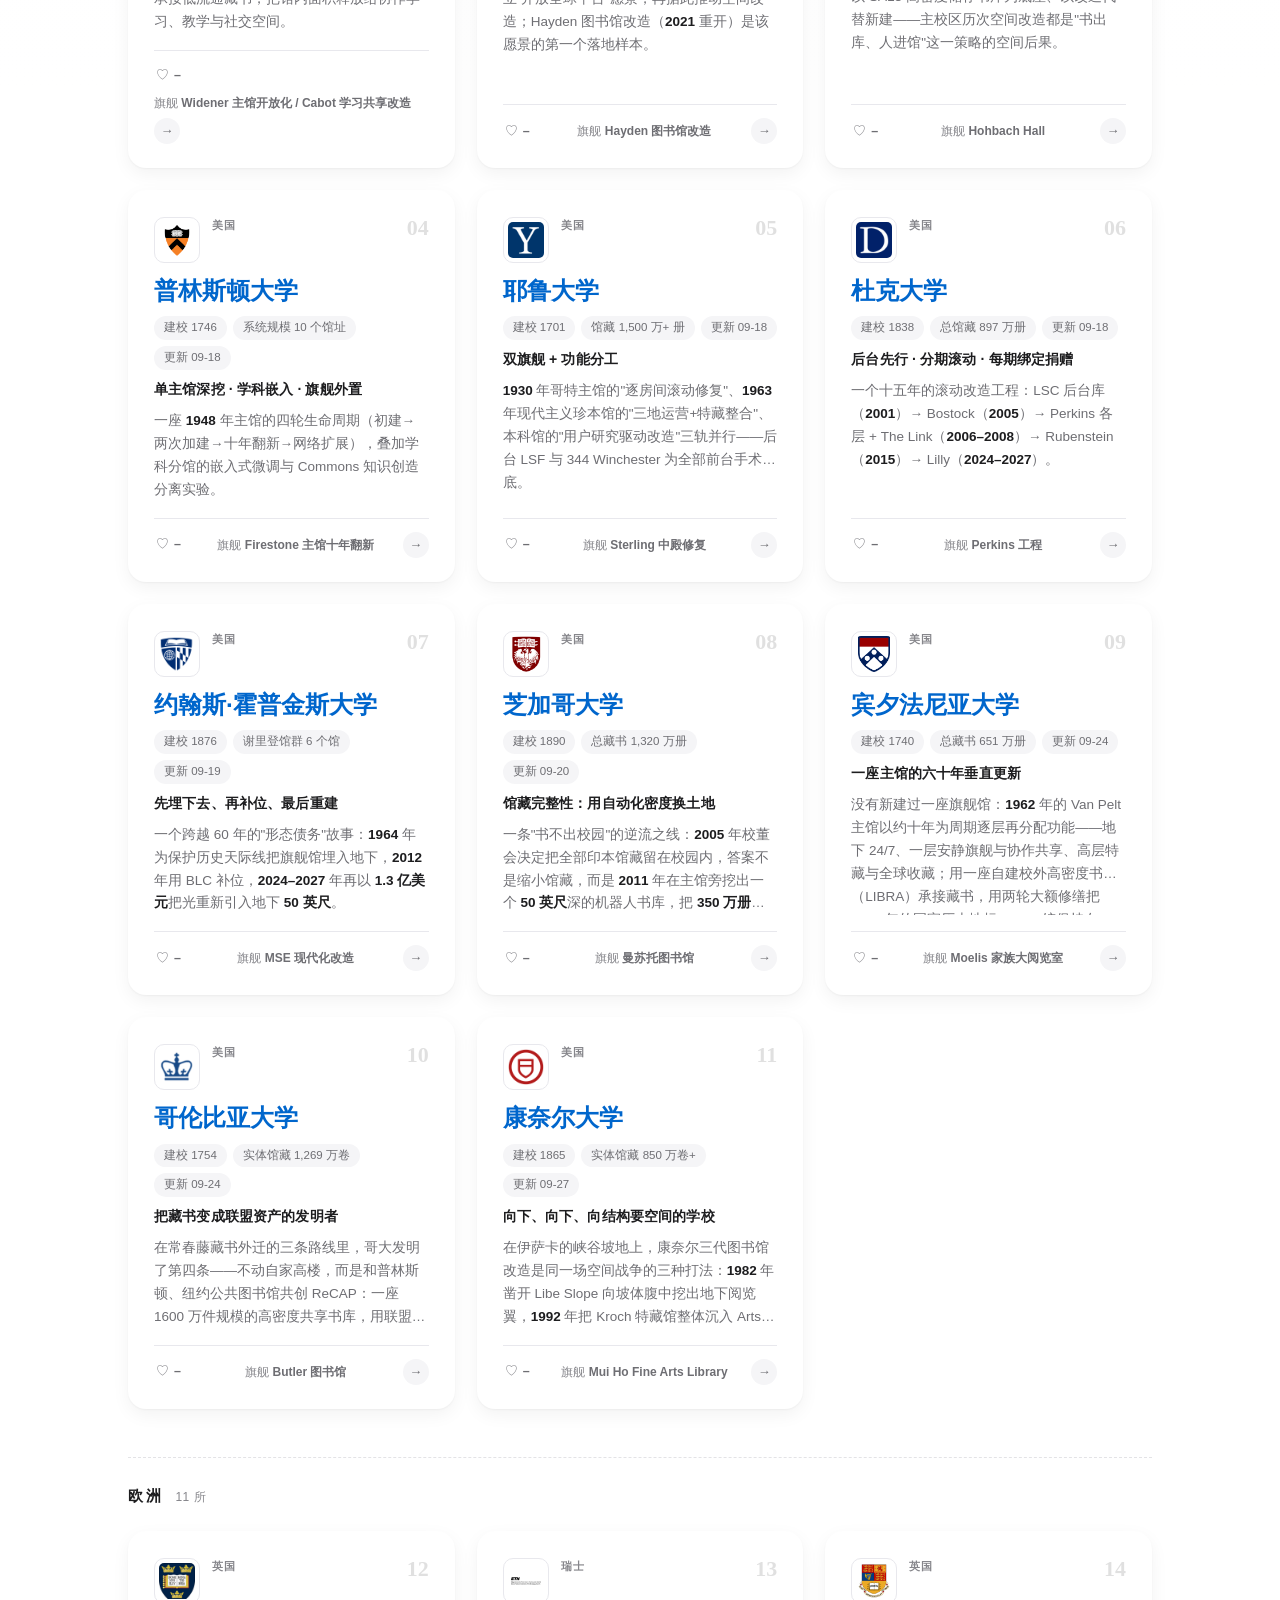
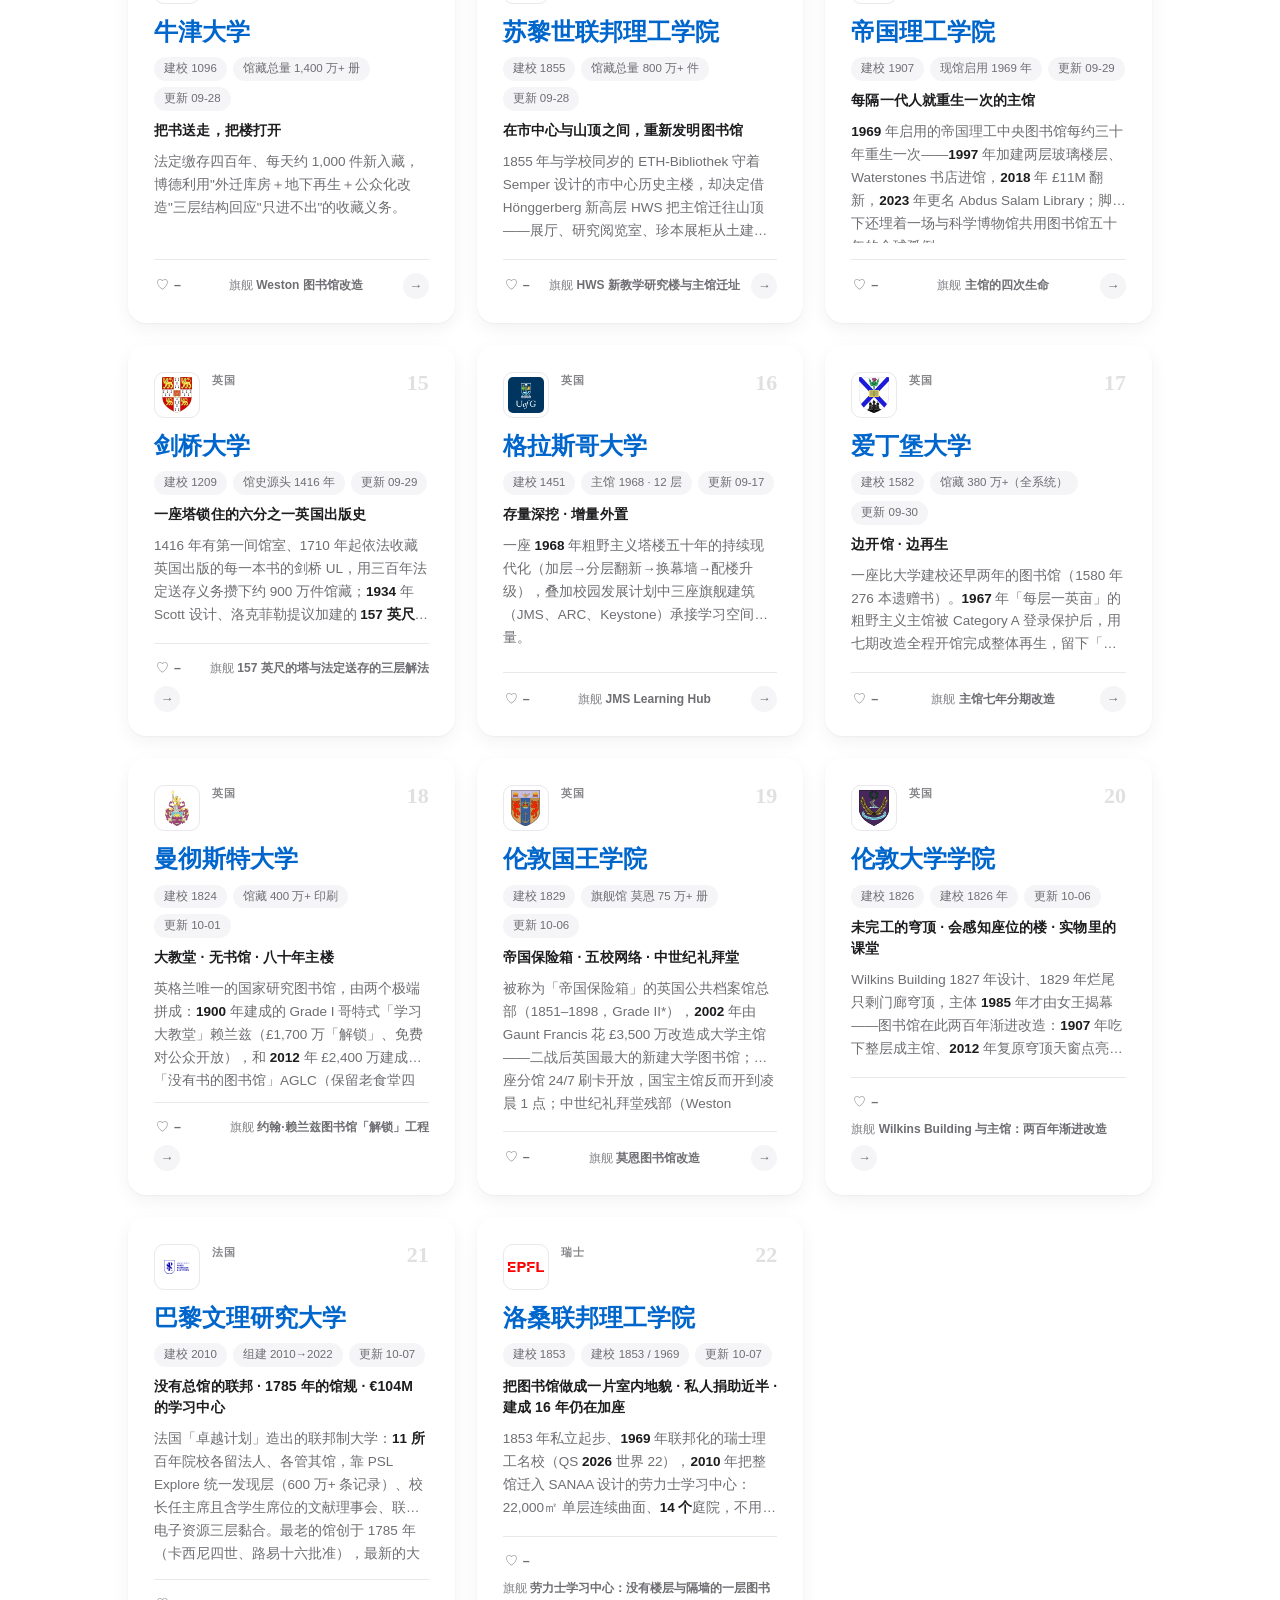
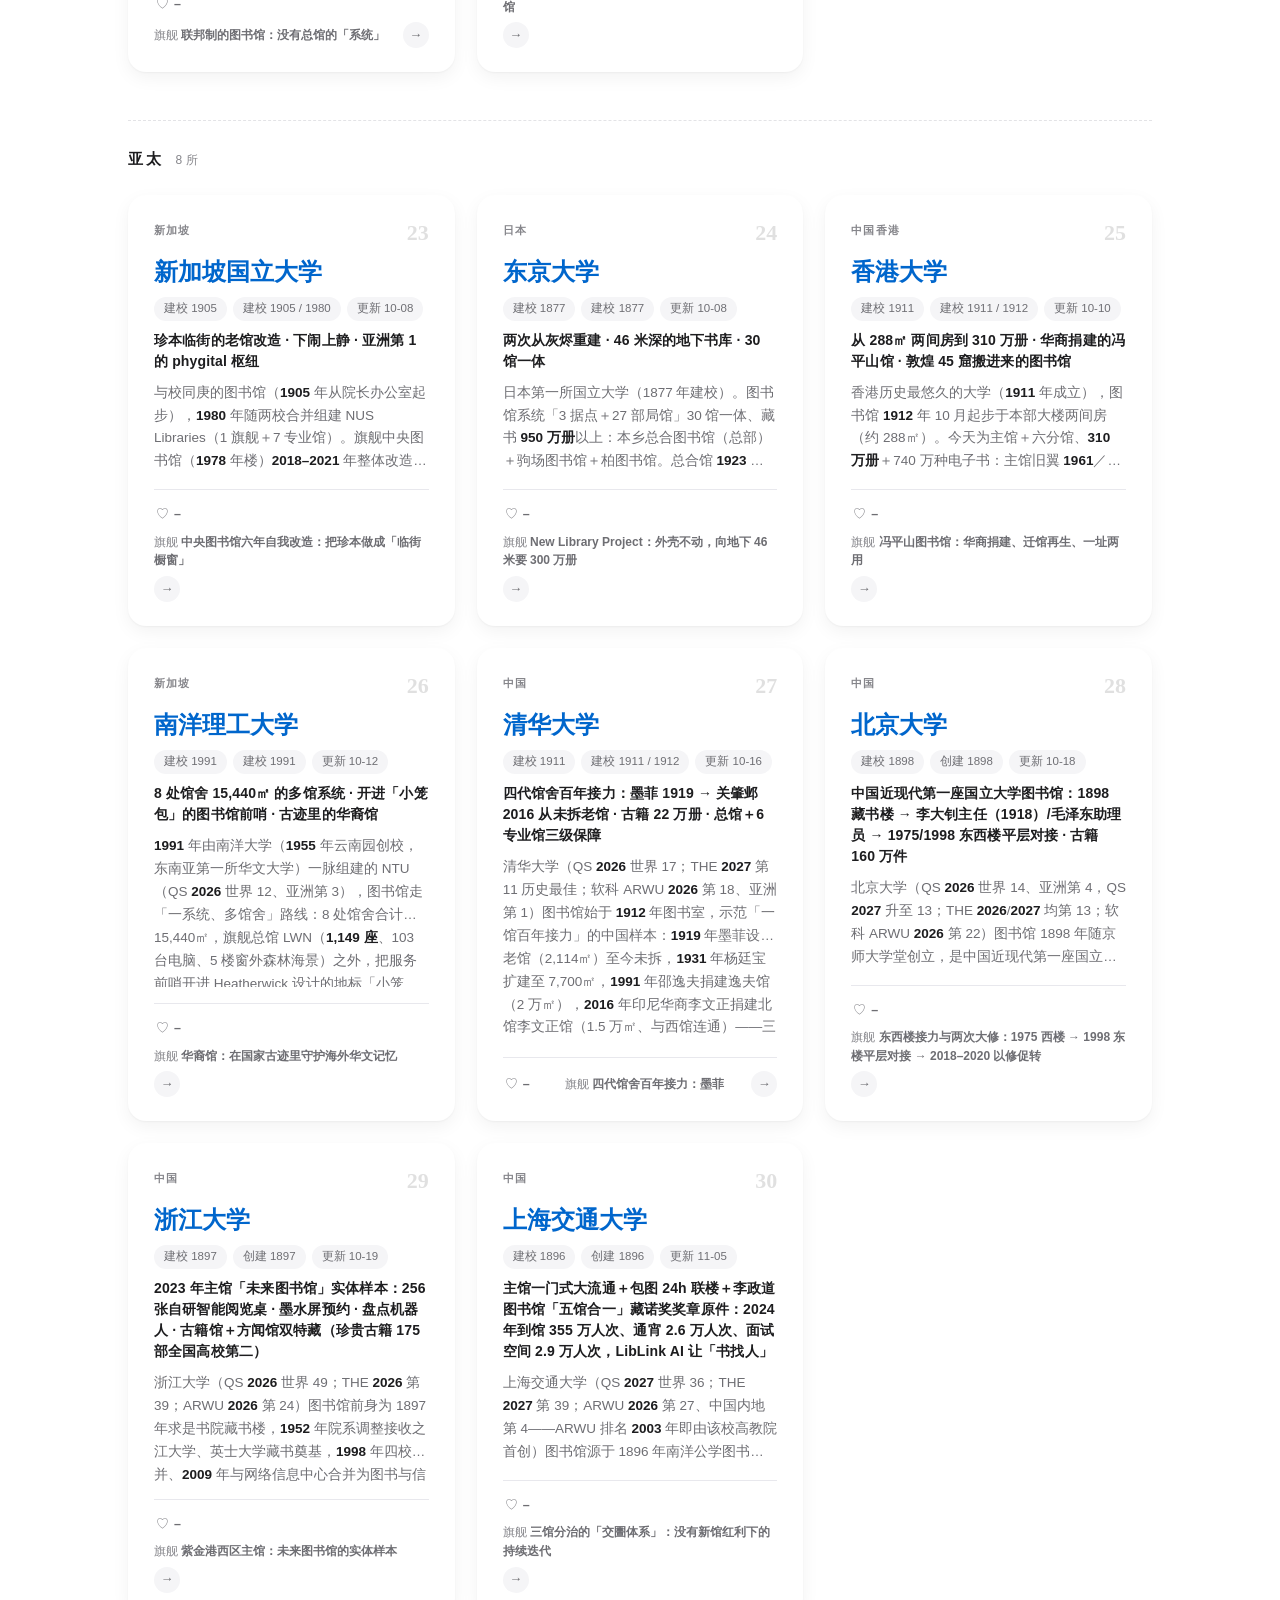
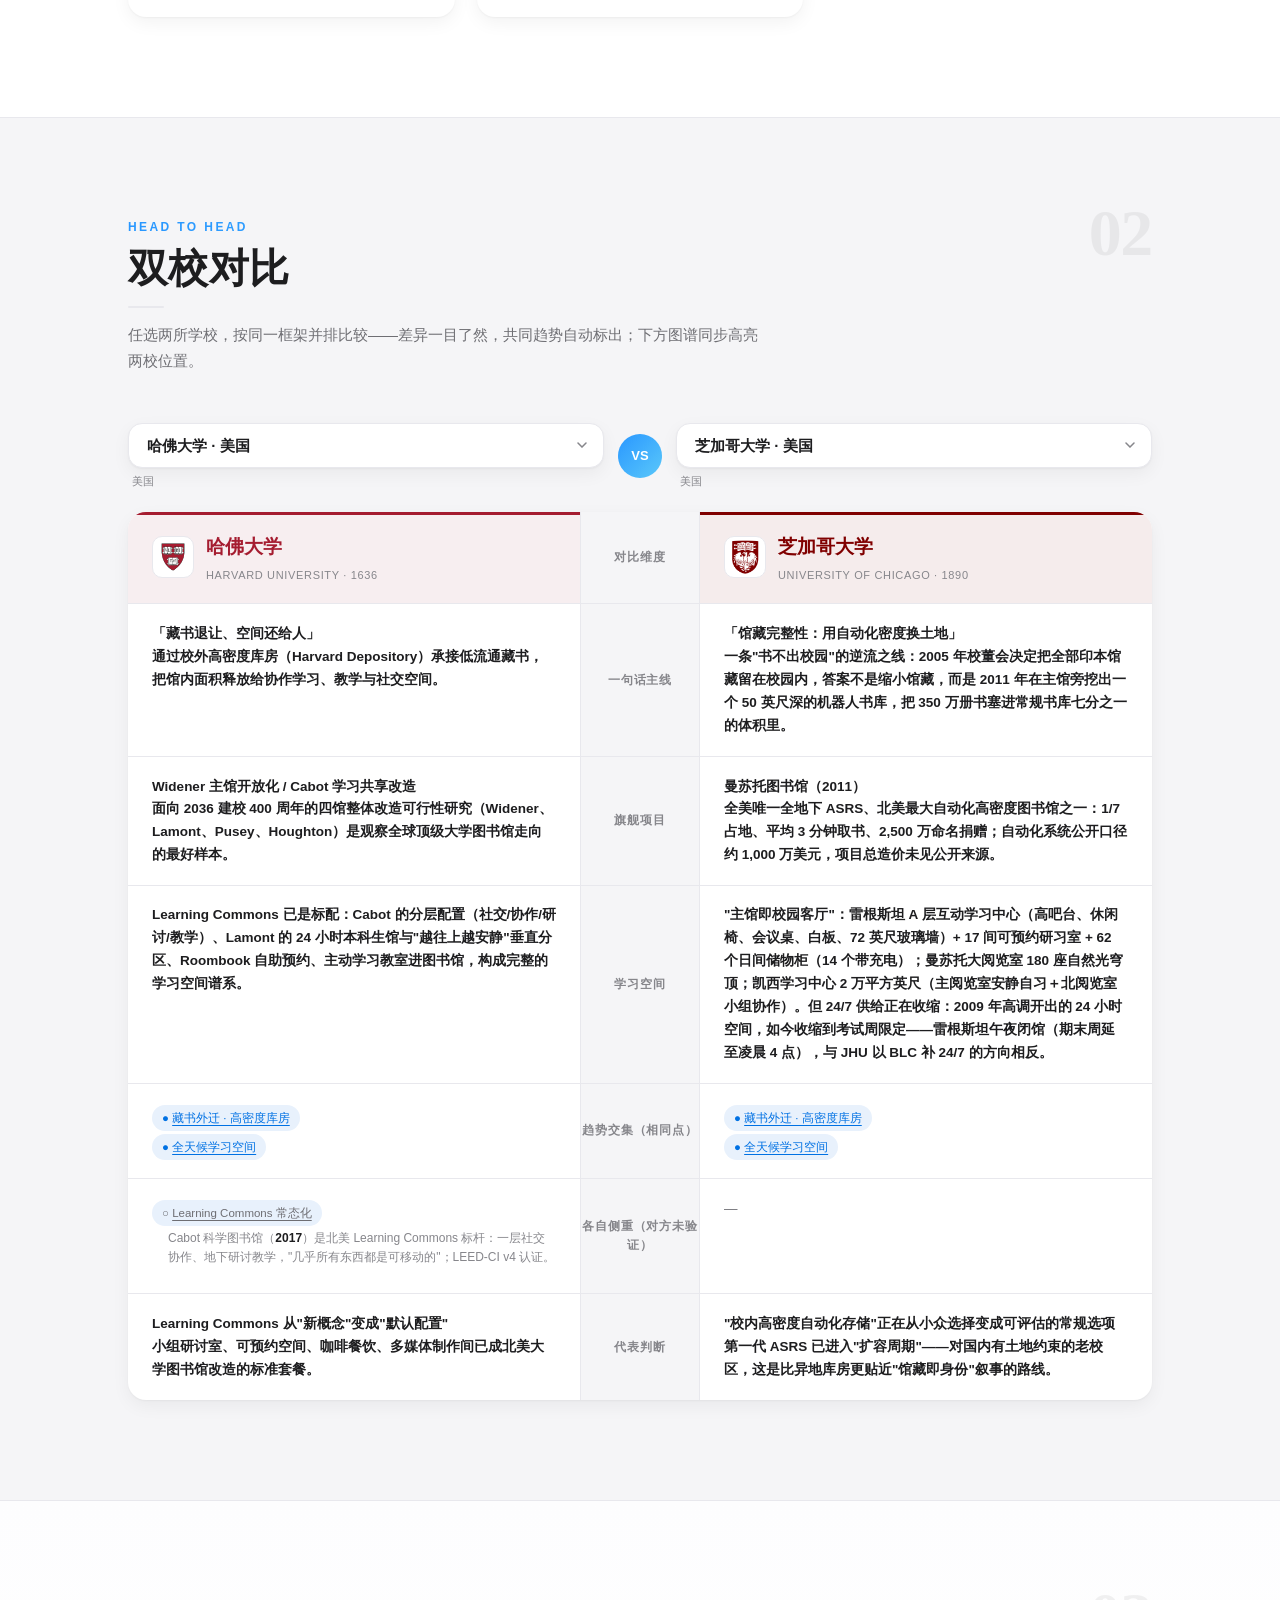
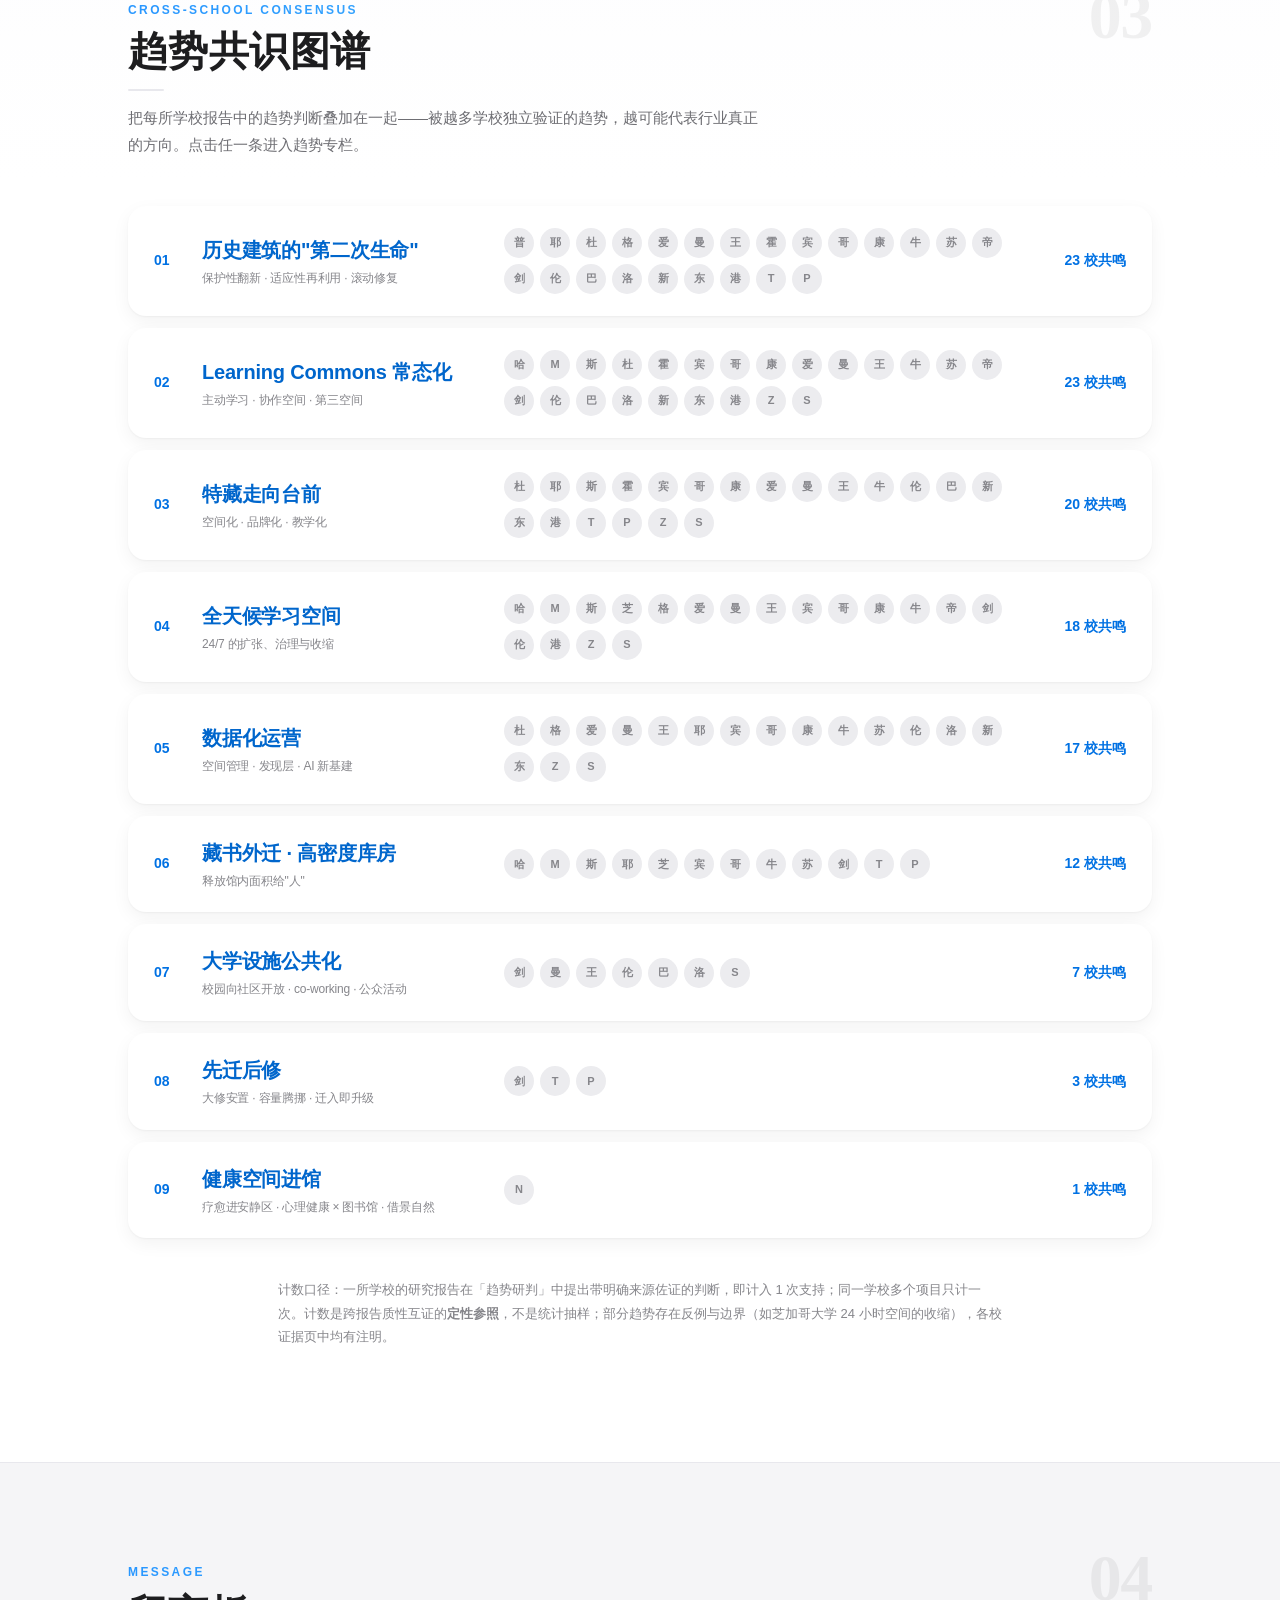
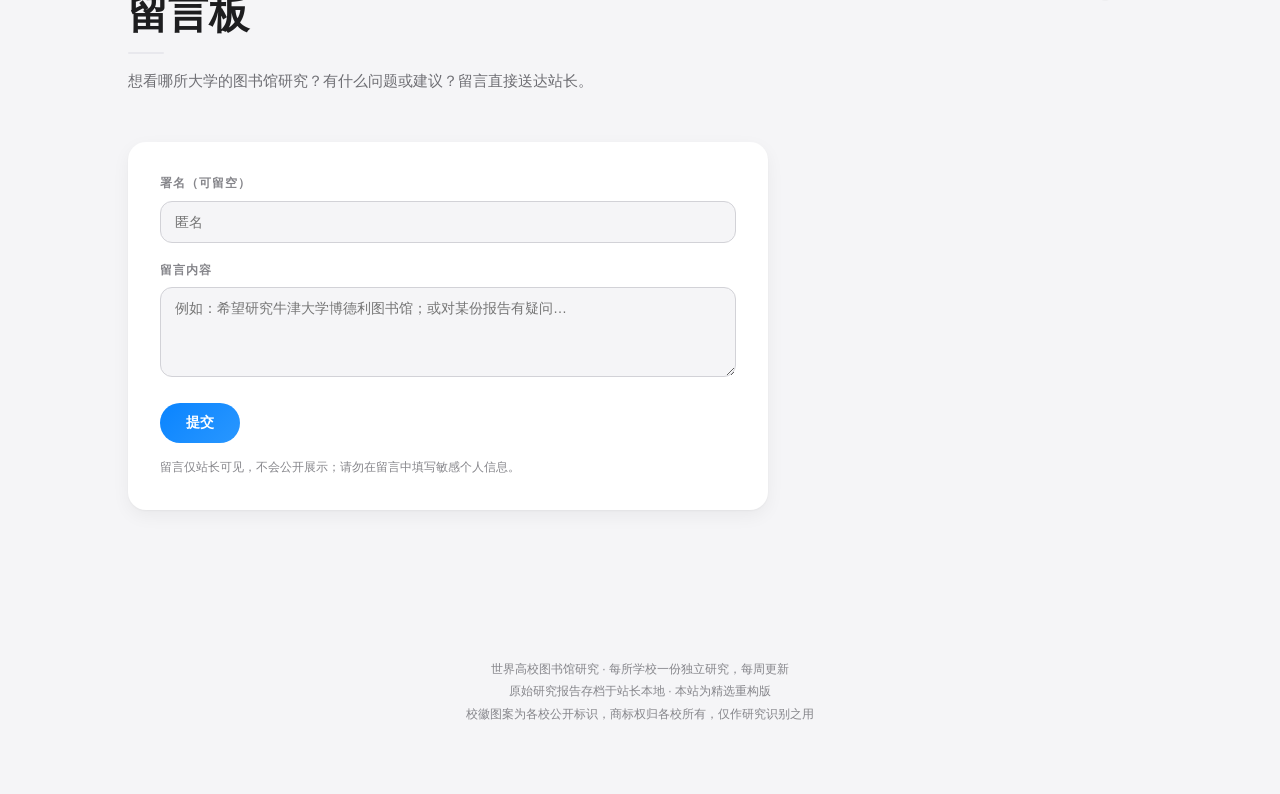
==== commit f755f7b4: "新增：上海交通大学（第 30 所，亚太第 8 所）——三馆分治、李馆五馆合一藏诺奖奖章、年报分空间计数、LibLink AI、与华师大互通互借" ====
--- a/index.html
+++ b/index.html
@@ -6,8 +6,8 @@
 <title>世界高校图书馆研究</title>
 <meta name="robots" content="noindex, nofollow">
 <meta name="description" content="追踪全球知名大学图书馆的空间变革与运营趋势——每一所学校，一份独立研究；每一次横向对比，一个更清晰的行业未来。">
-<link rel="stylesheet" href="assets/style.css?v=2">
-<link rel="stylesheet" href="assets/v3.css?v=26">
+<link rel="stylesheet" href="assets/style.css?v=3">
+<link rel="stylesheet" href="assets/v3.css?v=27">
 <link rel="icon" type="image/svg+xml" href="assets/favicon.svg">
 <link rel="icon" type="image/png" sizes="32x32" href="assets/favicon-32.png">
 <link rel="apple-touch-icon" href="assets/apple-touch-icon.png">
@@ -130,8 +130,8 @@
   </div>
 </footer>
 
-<script src="data/schools-data.js?v=28"></script>
-<script src="data/trends-data.js?v=28"></script>
-<script src="assets/app.js?v=28"></script>
+<script src="data/schools-data.js?v=30"></script>
+<script src="data/trends-data.js?v=30"></script>
+<script src="assets/app.js?v=30"></script>
 </body>
 </html>
--- a/assets/style.css
+++ b/assets/style.css
@@ -199,7 +199,7 @@
 .detail-hero h1::after{content:"";display:block;width:56px;height:4px;border-radius:2px;background:var(--accent);margin-top:16px;}
 .detail-hero .en{font-size:14px;color:var(--ink-3);letter-spacing:.05em;margin-top:4px;}
 .detail-hero .tagline{font-size:clamp(18px,2.4vw,22px);font-weight:700;color:var(--accent);margin-top:18px;letter-spacing:-.01em;line-height:1.5;}
-.detail-hero .mainline{font-size:15.5px;color:var(--ink-2);line-height:1.85;max-width:760px;margin-top:14px;}
+.detail-hero .mainline{font-size:15.5px;color:var(--ink-2);line-height:1.85;max-width:none;margin-top:14px;}
 .detail-hero .mainline b{color:var(--ink);}
 .meta-chips{display:flex;gap:8px;flex-wrap:wrap;margin-top:22px;}
 .m-chip{font-size:12px;color:var(--ink-2);background:var(--paper);border:1px solid var(--hair);padding:6px 13px;border-radius:980px;}
--- a/assets/v3.css
+++ b/assets/v3.css
@@ -102,7 +102,7 @@
 /* ── 详情页：每校一色的身份全部保留，只升级字级与气泡 ── */
 .detail-hero h1{font-size:clamp(40px,5.6vw,64px);font-weight:900;line-height:1.1;}
 .detail-hero .tagline{font-size:clamp(20px,2.6vw,26px);font-weight:800;}
-.detail-hero .mainline{font-size:16.5px;line-height:1.8;max-width:720px;}
+.detail-hero .mainline{font-size:16.5px;line-height:1.8;max-width:none;}
 .stat-card .v{font-size:30px;font-weight:800;}
 .stat-card .k{color:var(--ink-3);}
 .trend-item .t-body > b{font-weight:800;}
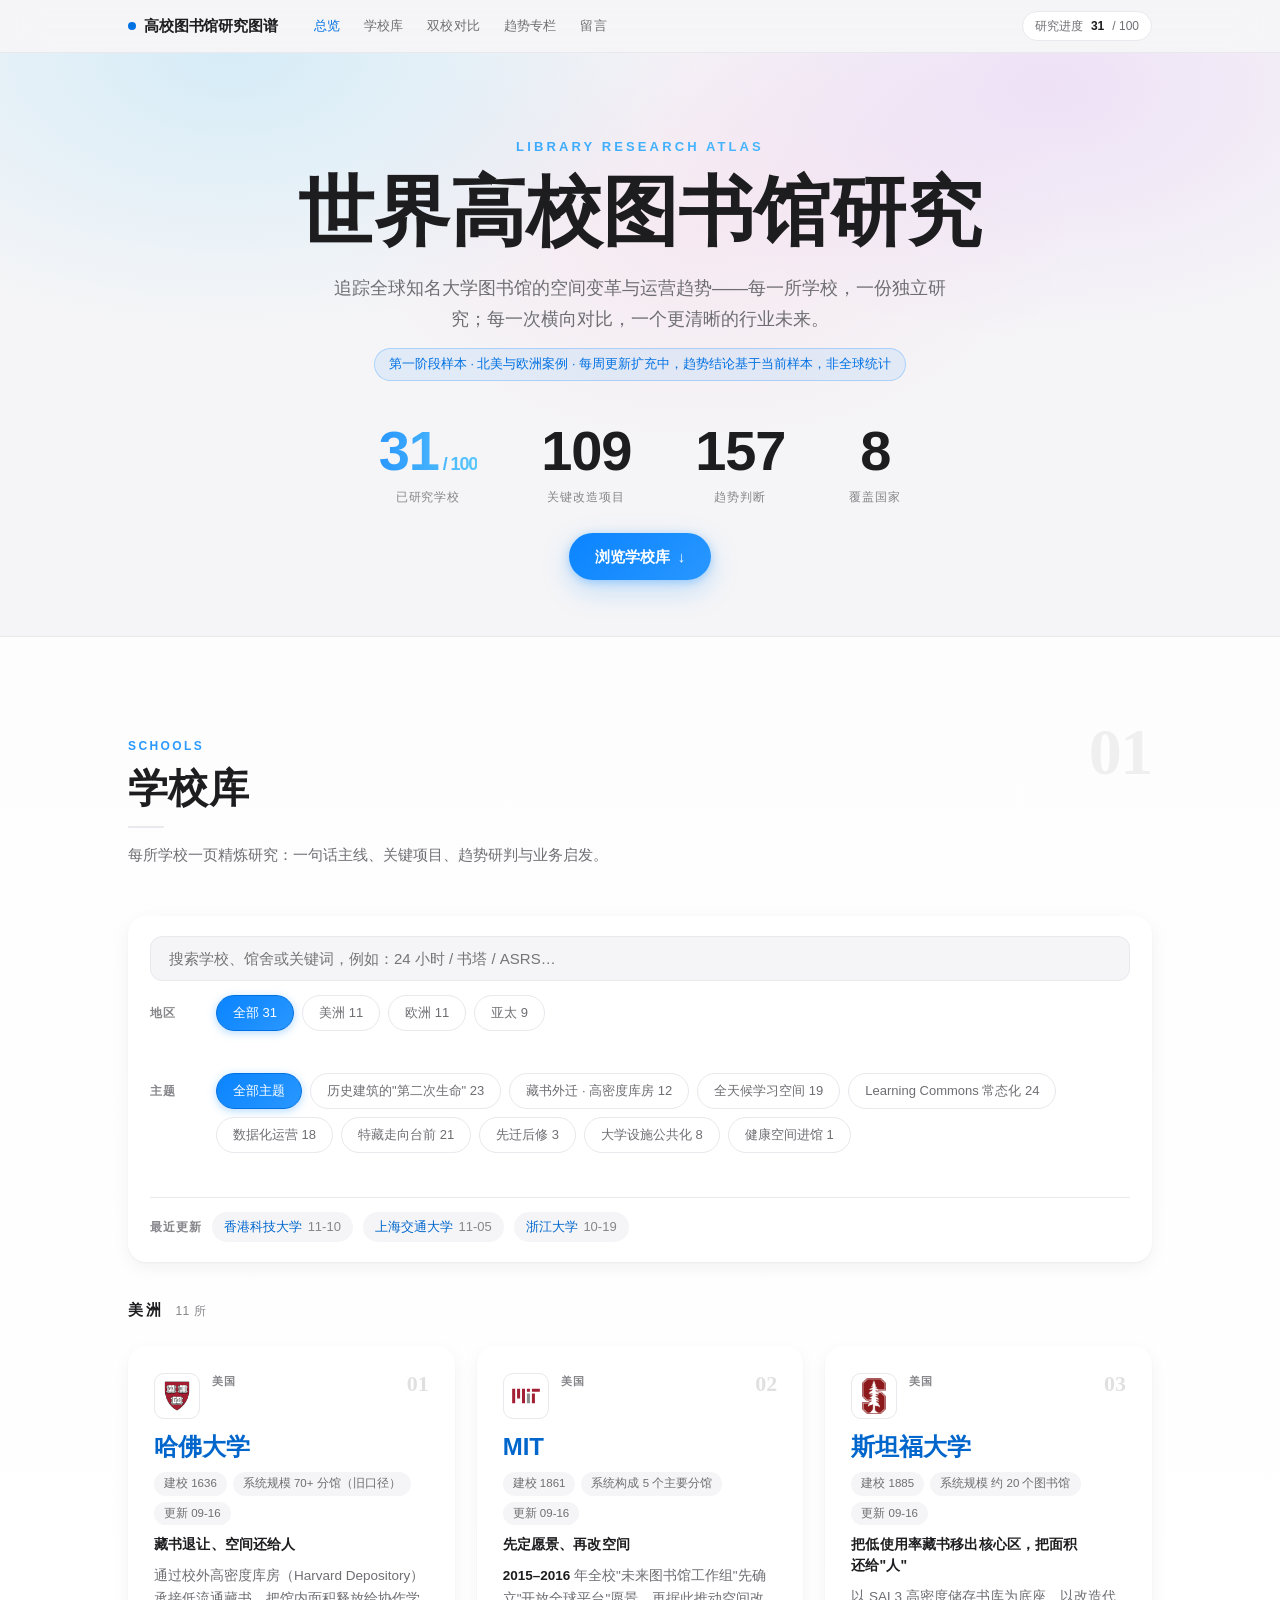
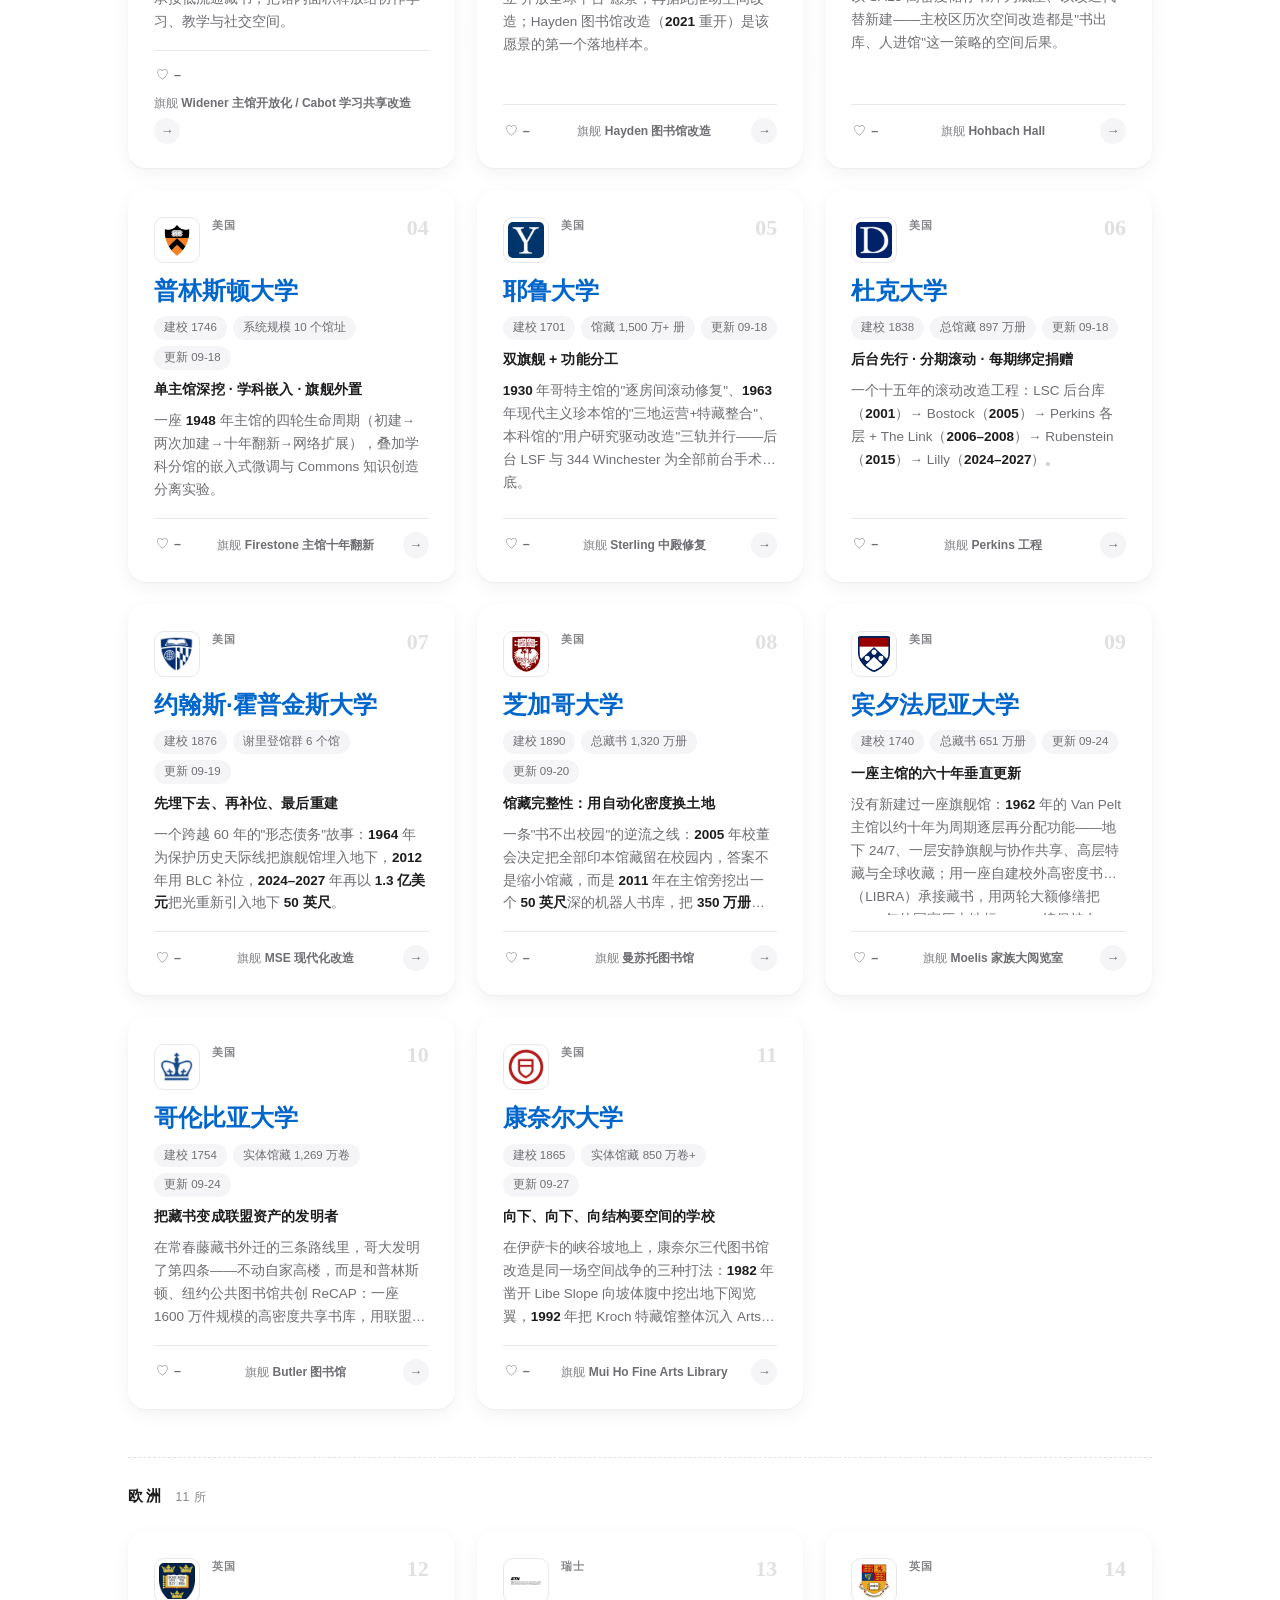
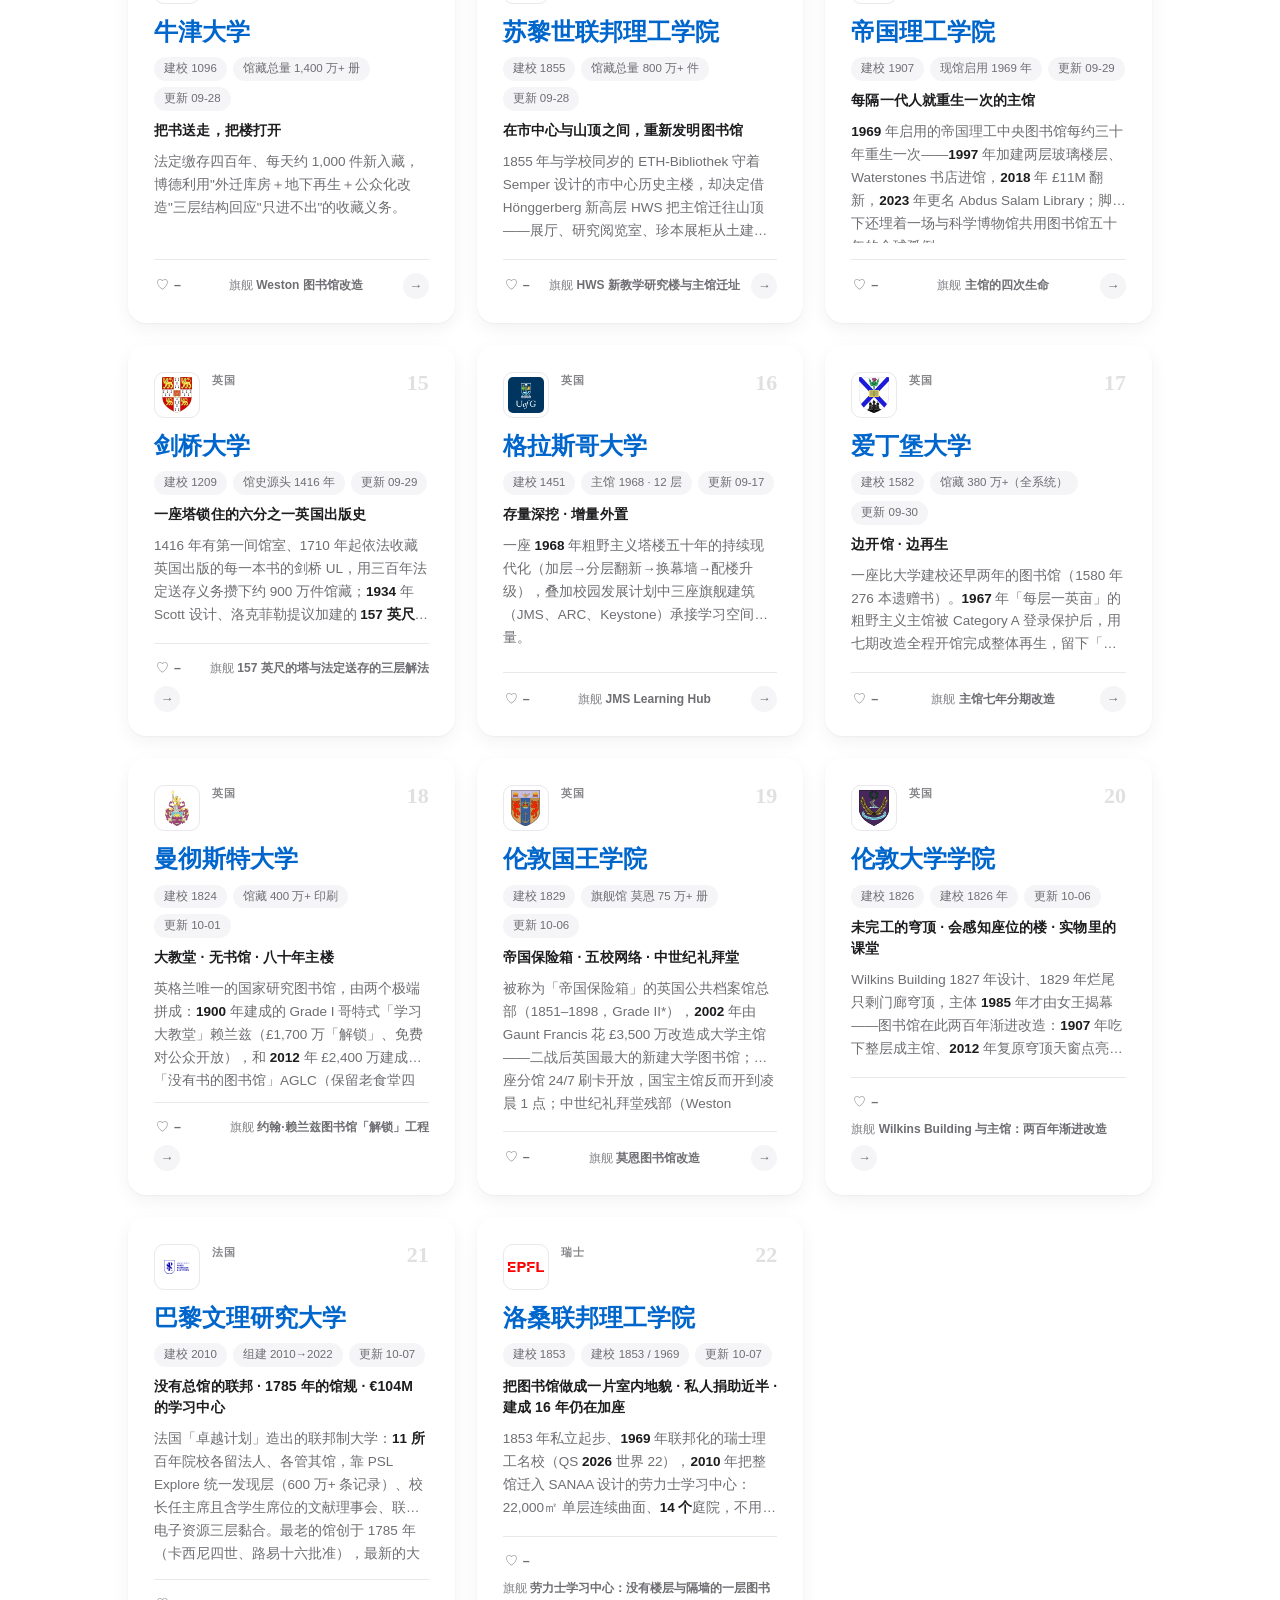
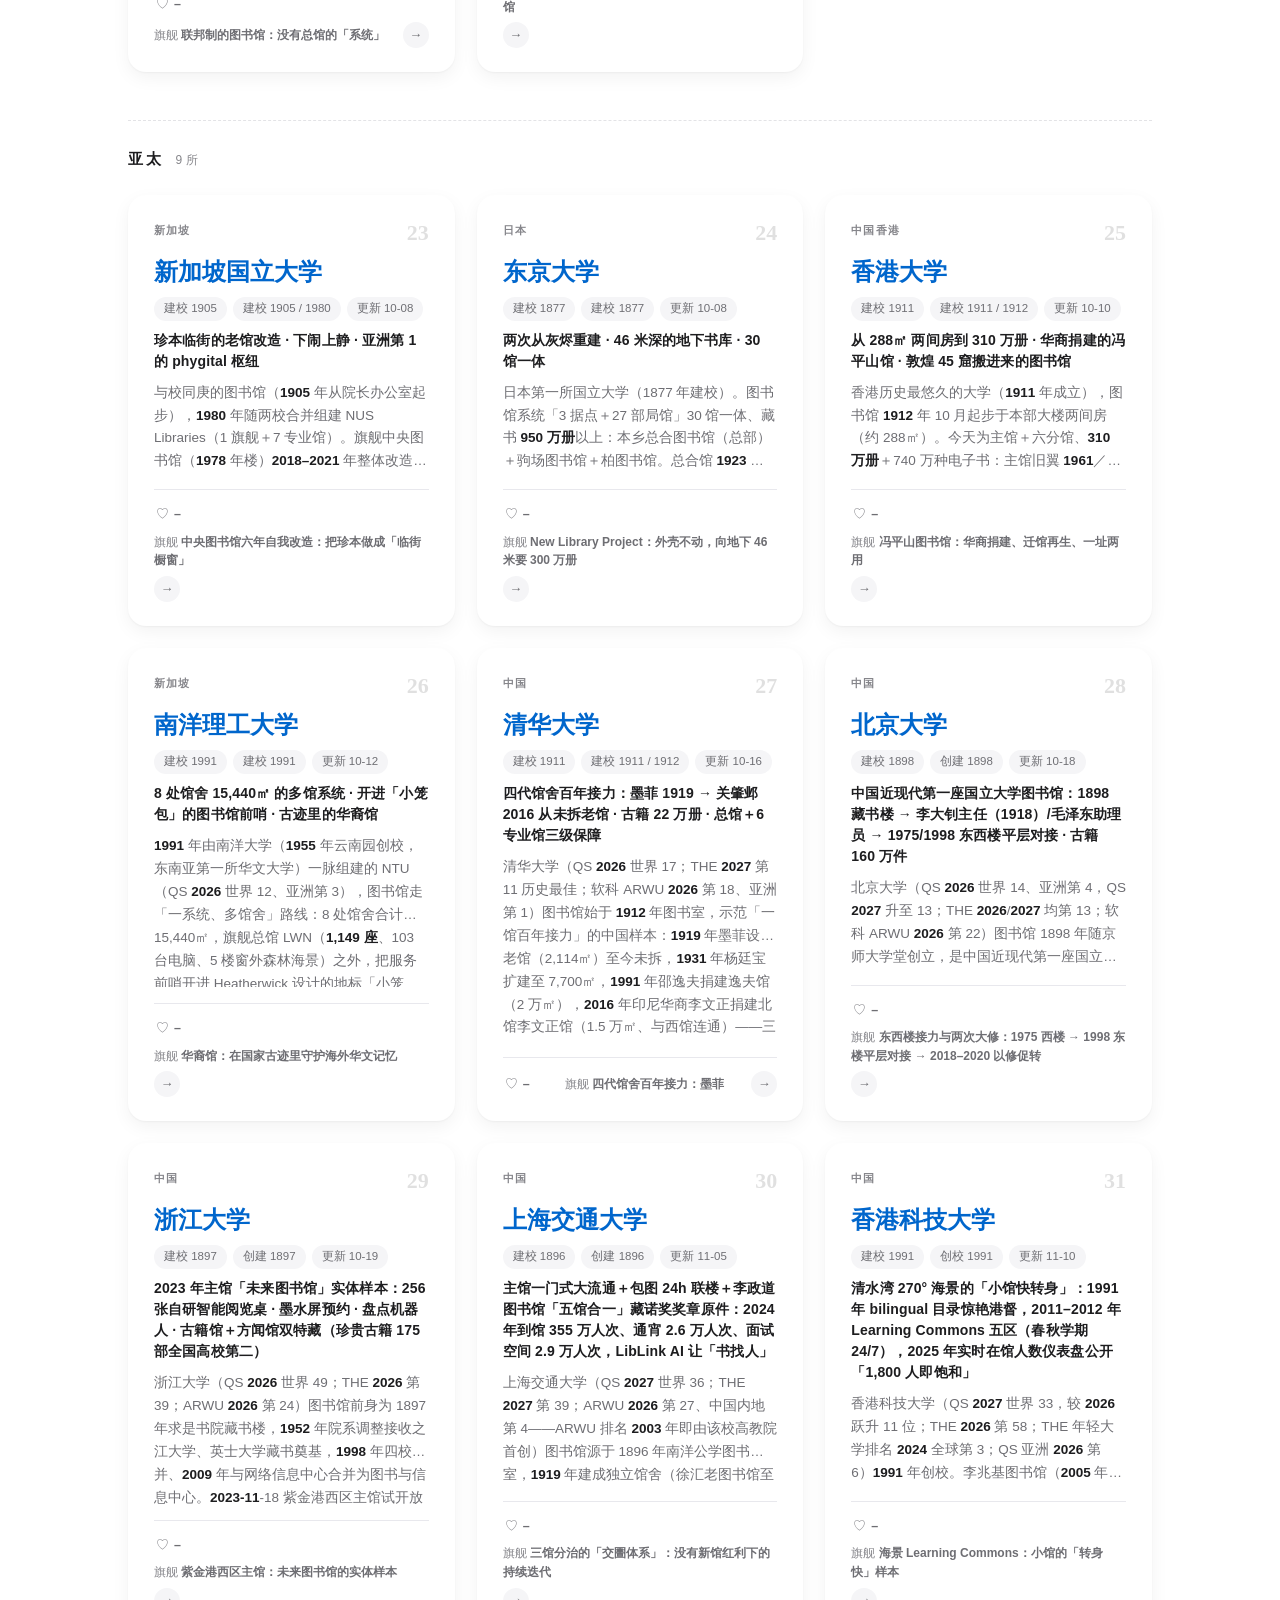
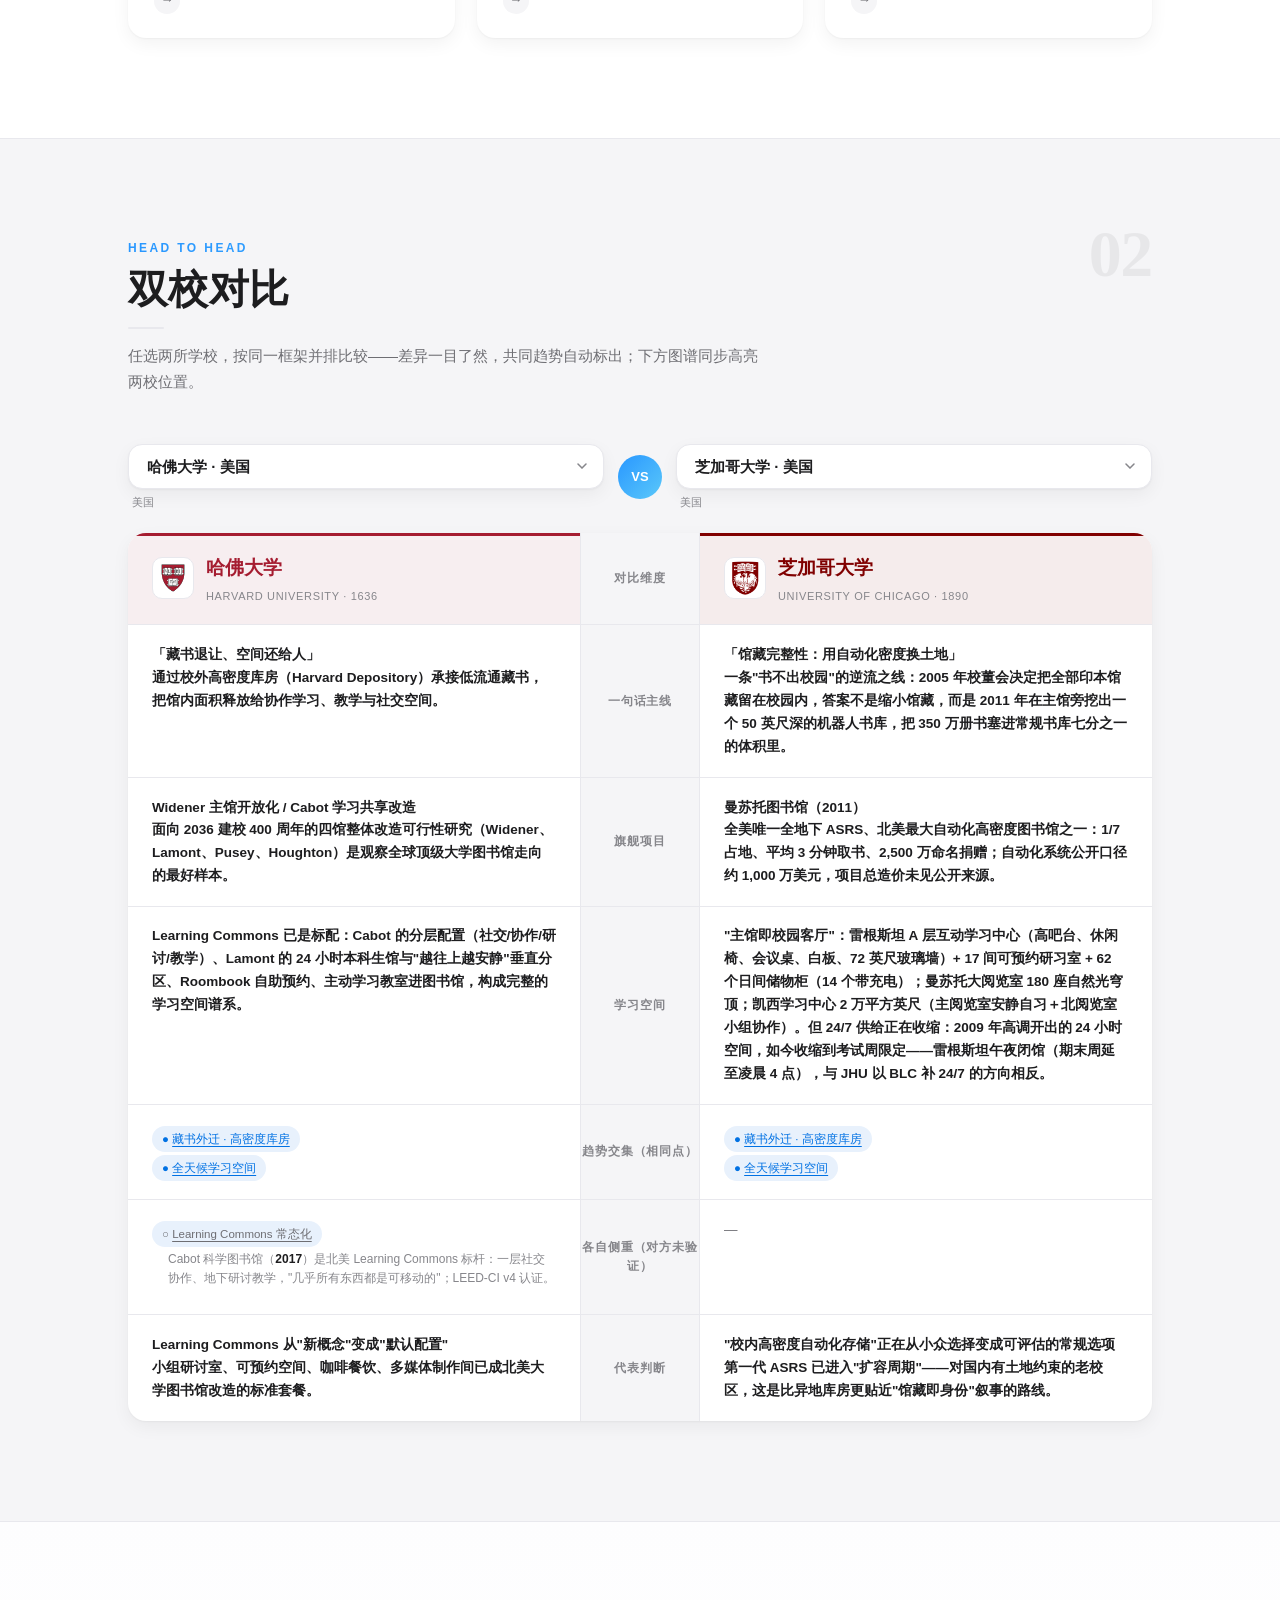
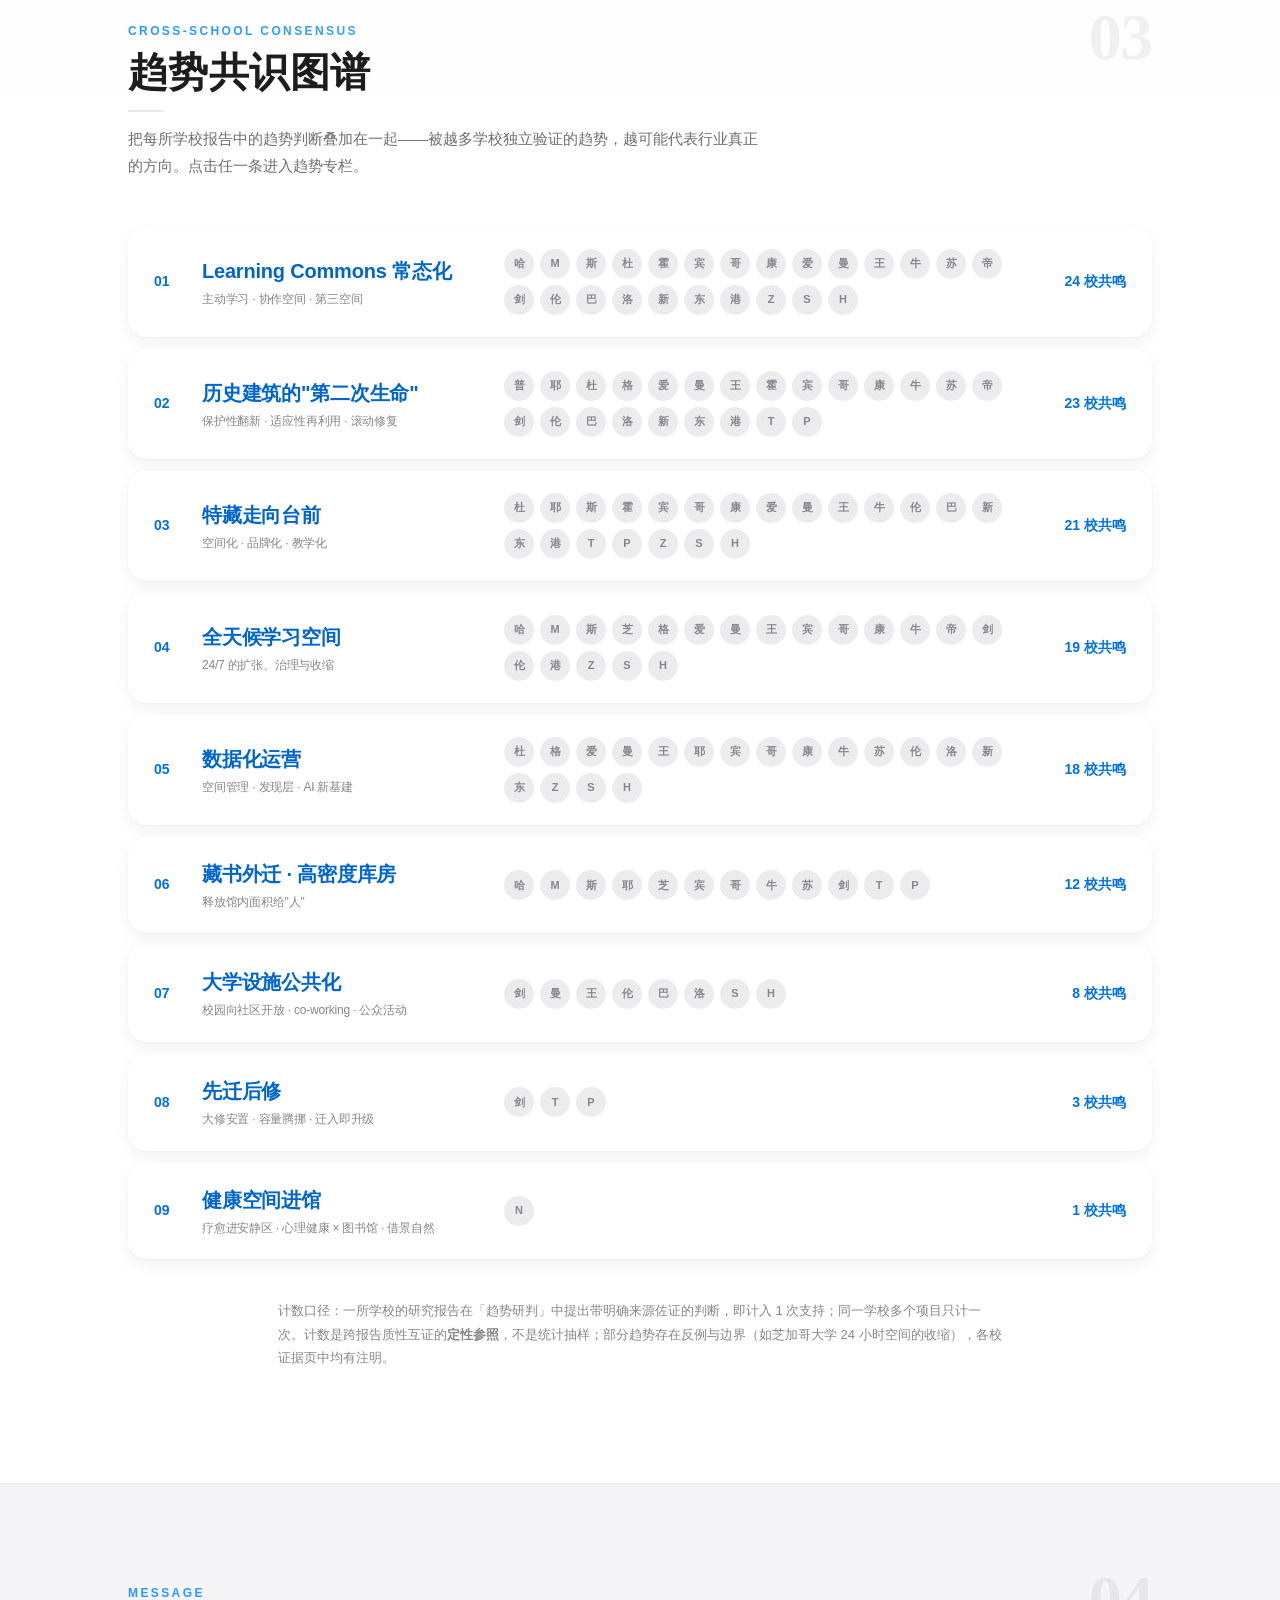
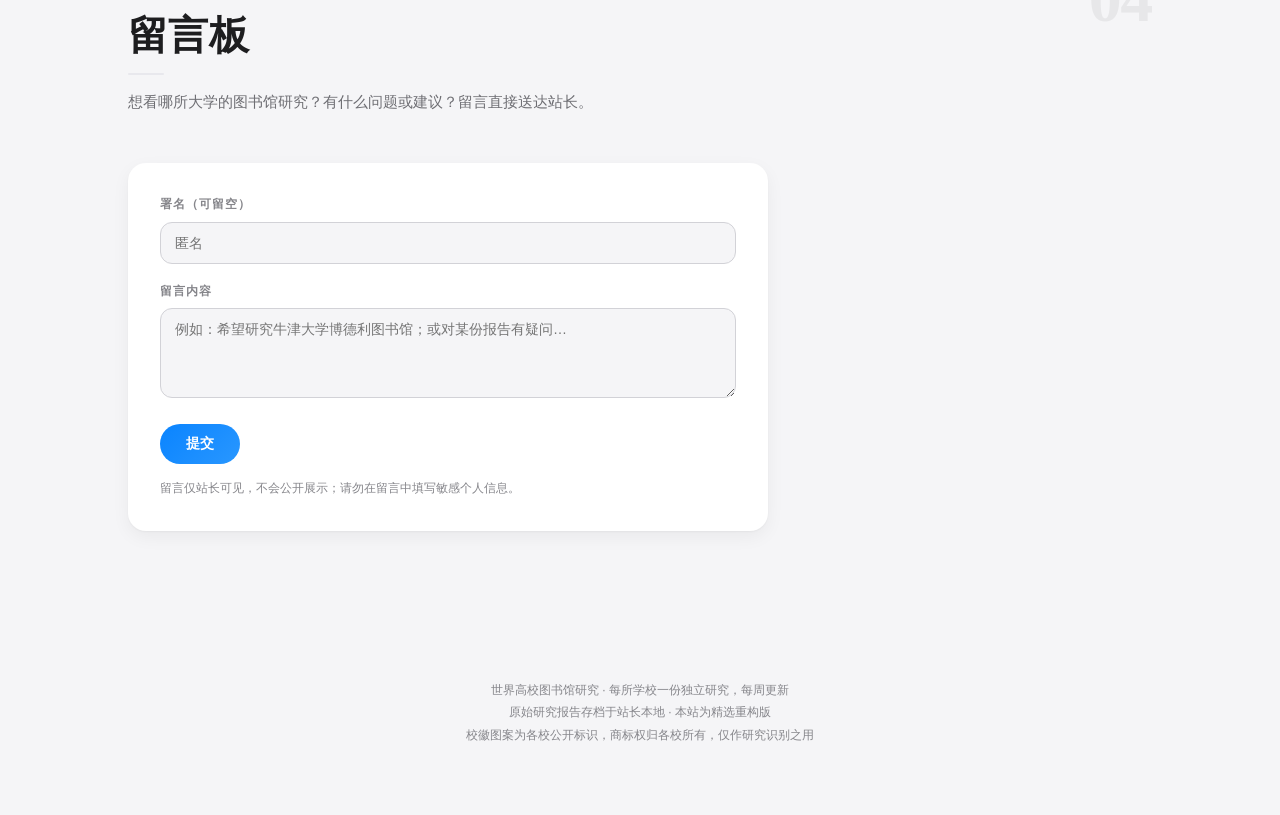
==== commit 90fe9c9a: "新增：香港科技大学（第 31 所，亚太第 9 所）——海景小馆快转身、LC 五区 24/7、实时在馆人数仪表盘、高佩璇展阅厅" ====
--- a/index.html
+++ b/index.html
@@ -130,8 +130,8 @@
   </div>
 </footer>
 
-<script src="data/schools-data.js?v=30"></script>
-<script src="data/trends-data.js?v=30"></script>
-<script src="assets/app.js?v=30"></script>
+<script src="data/schools-data.js?v=31"></script>
+<script src="data/trends-data.js?v=31"></script>
+<script src="assets/app.js?v=31"></script>
 </body>
 </html>
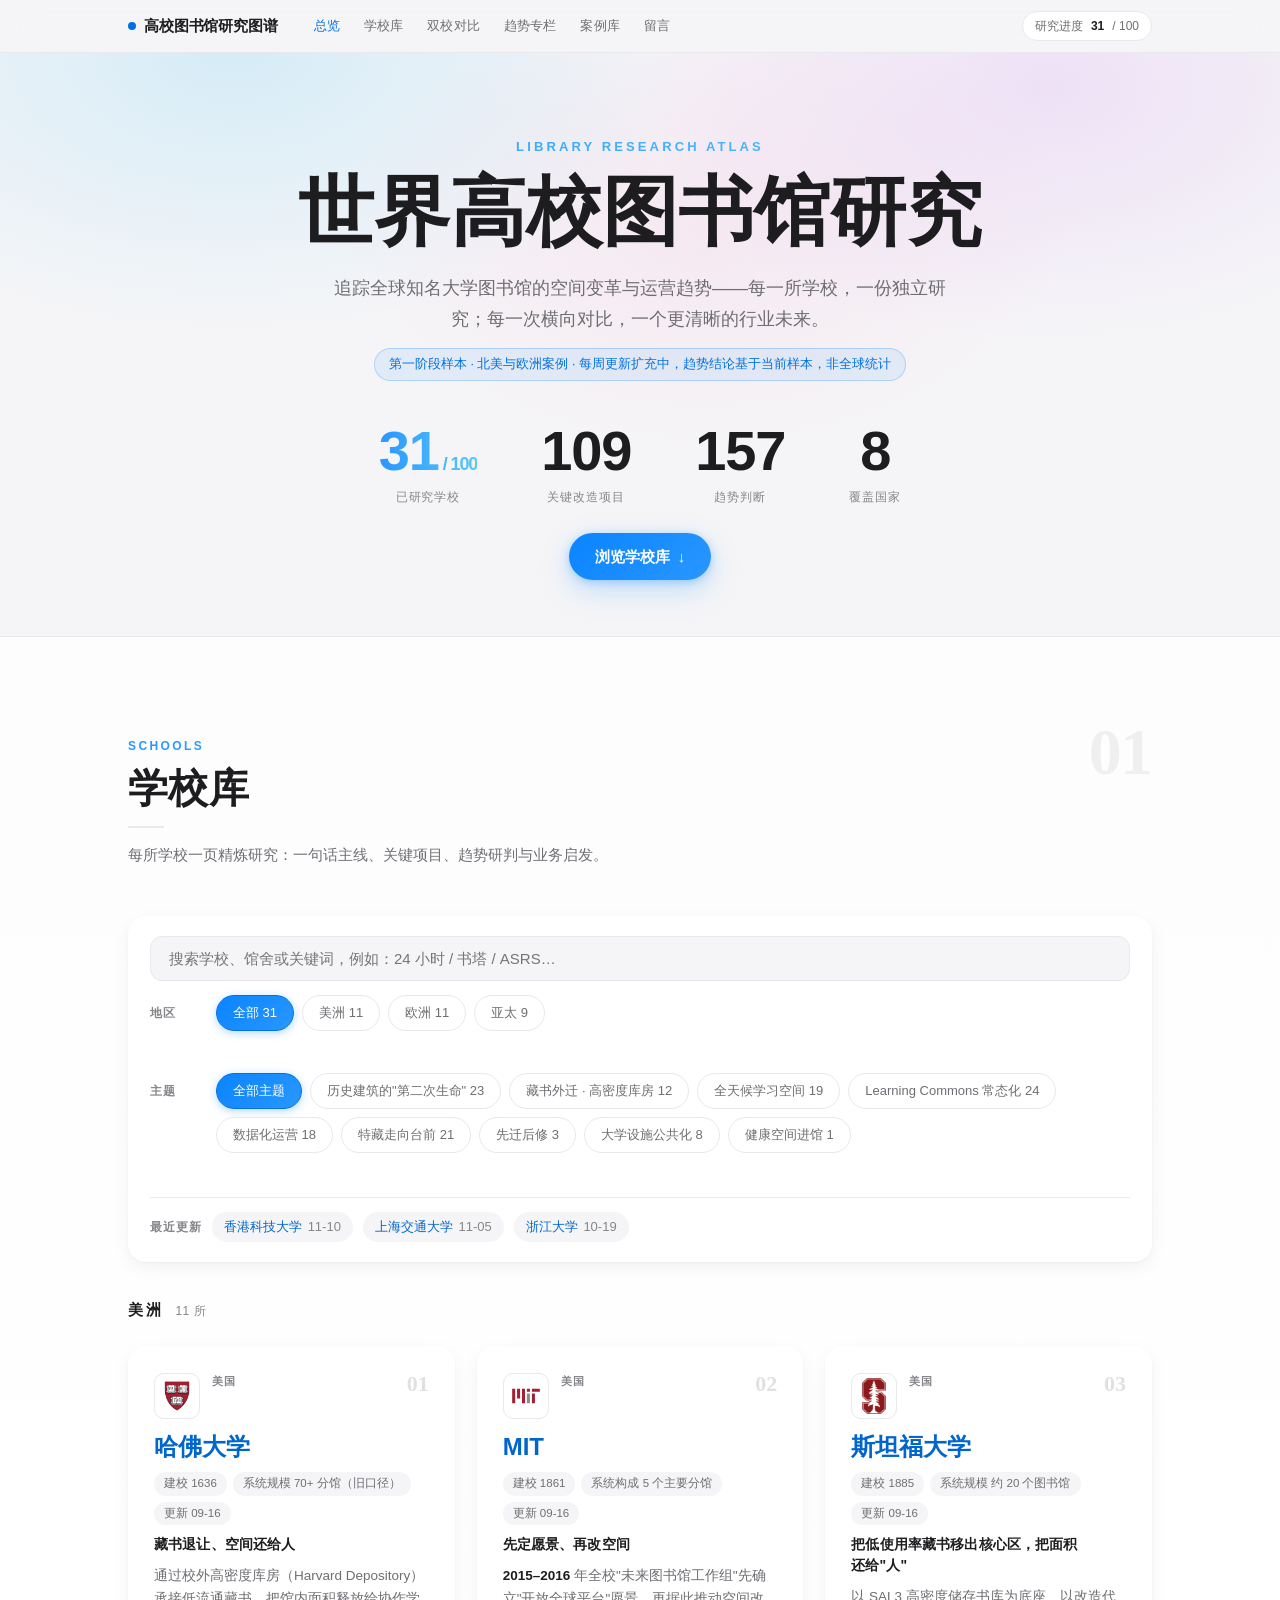
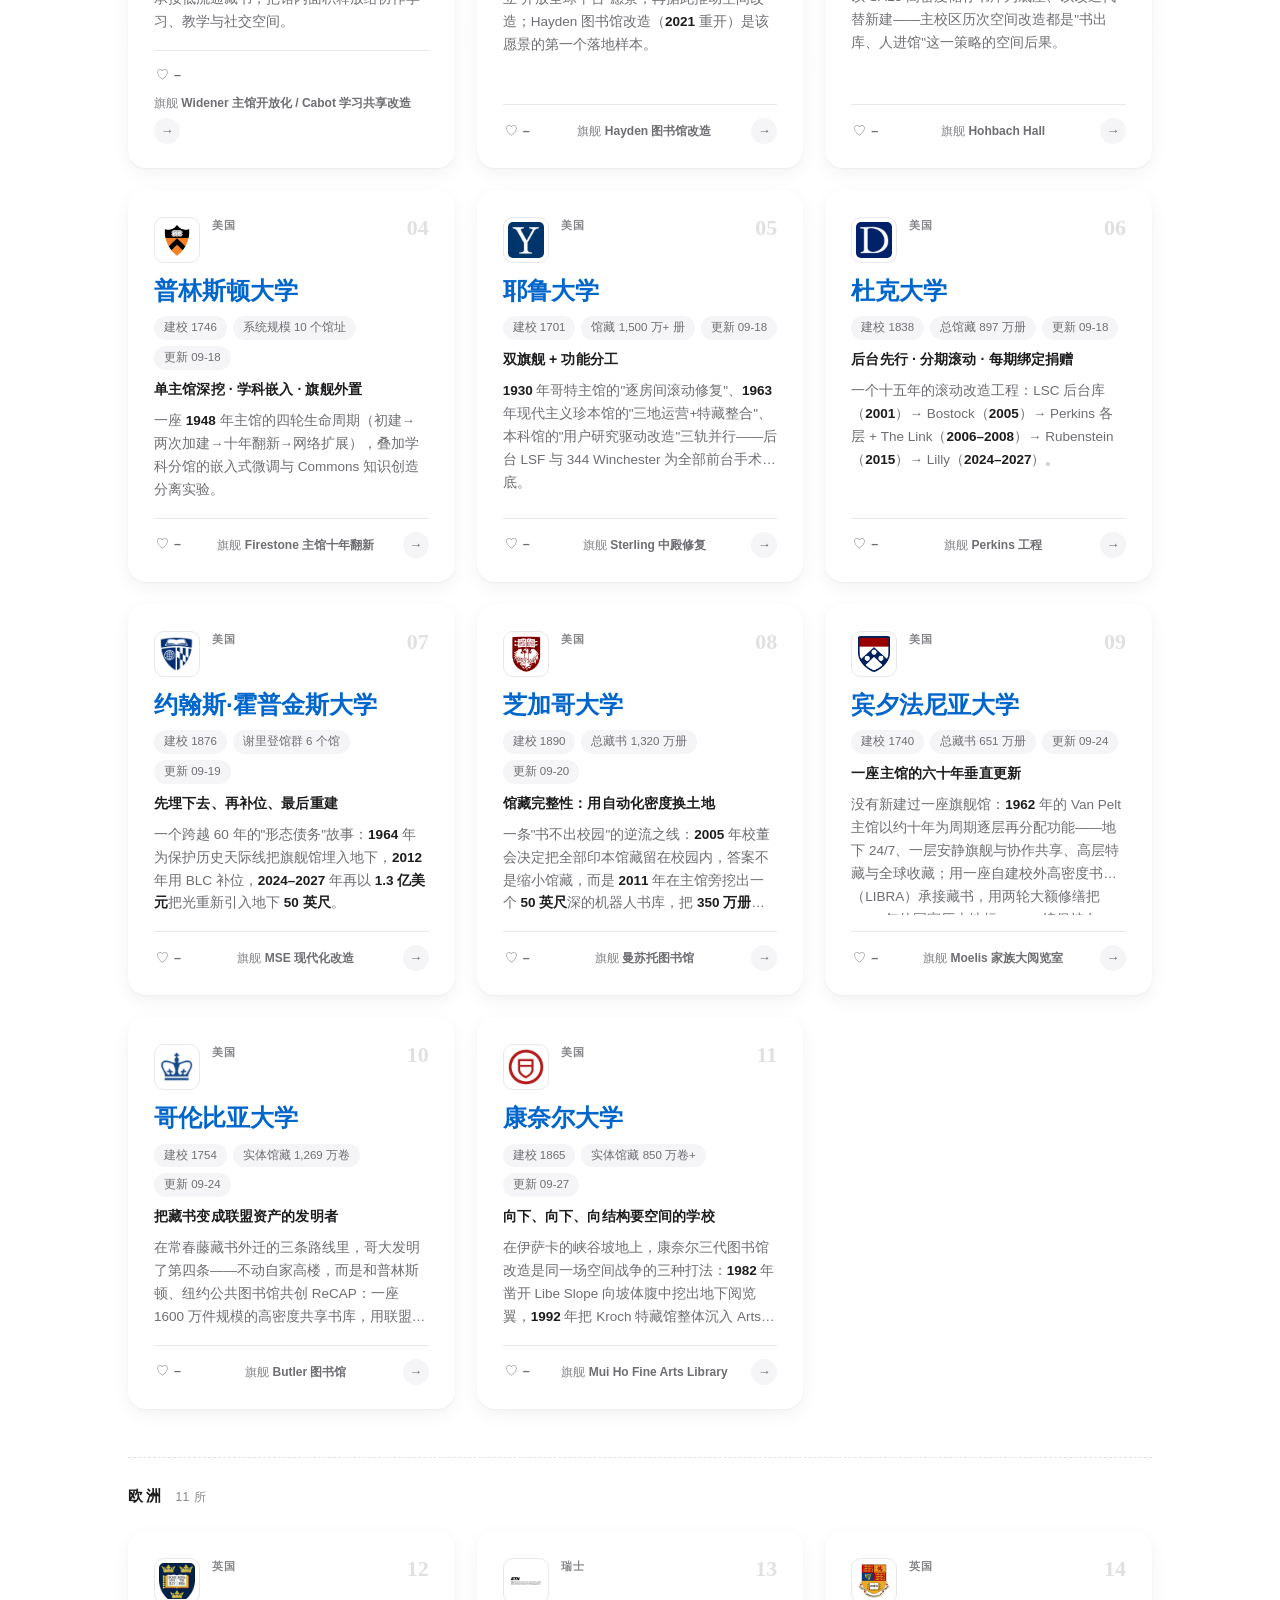
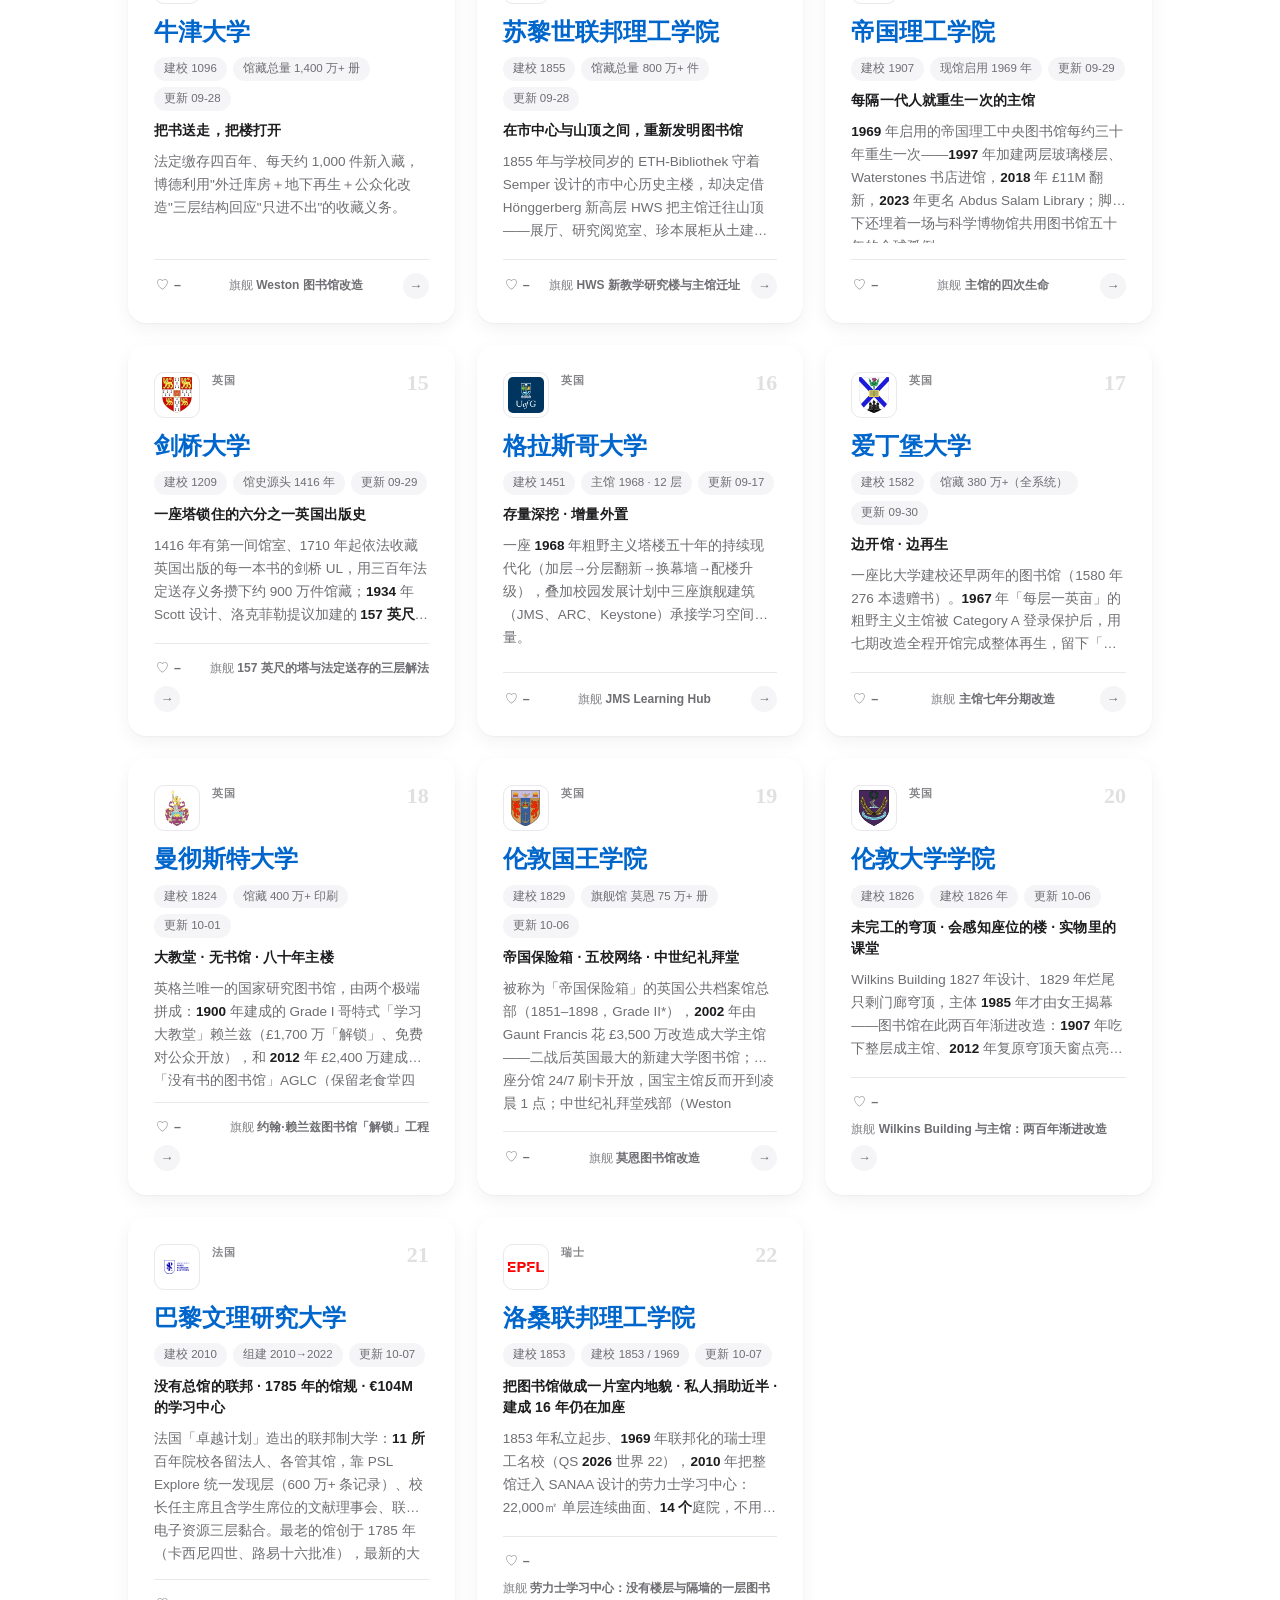
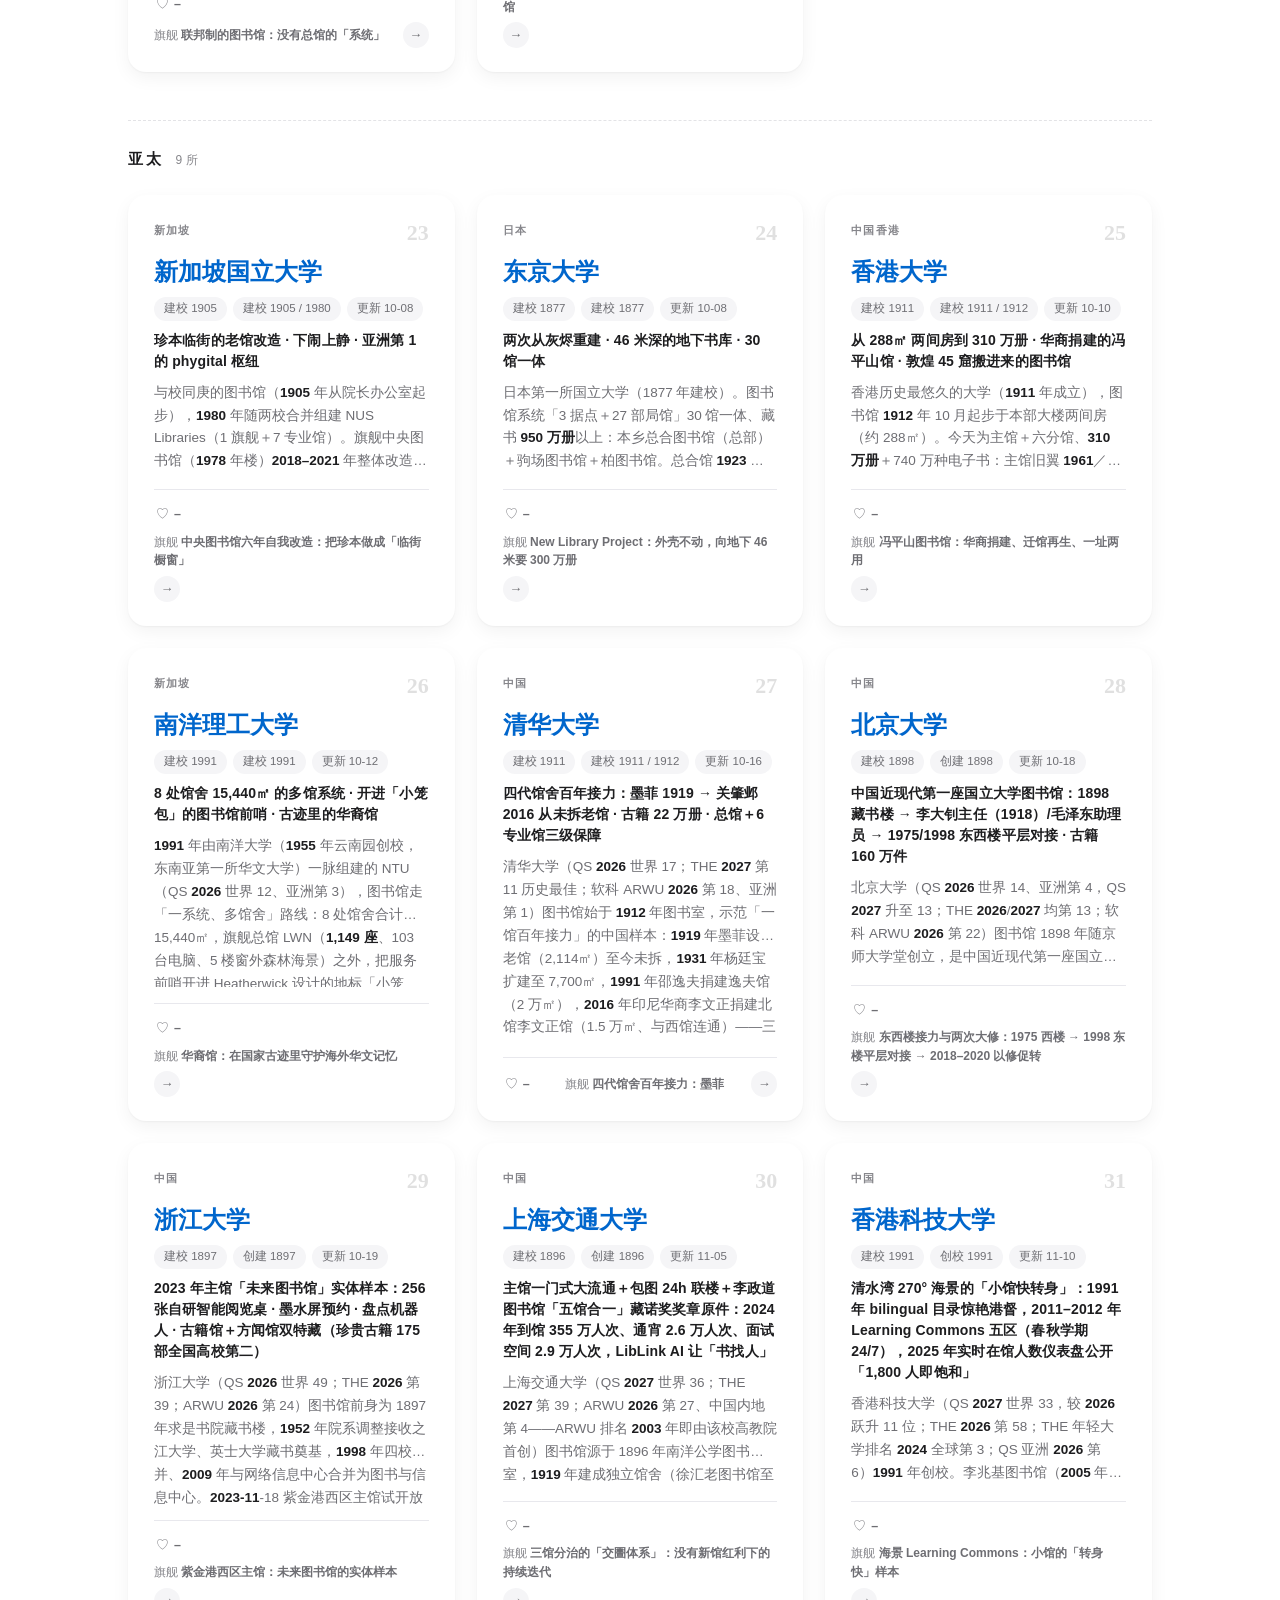
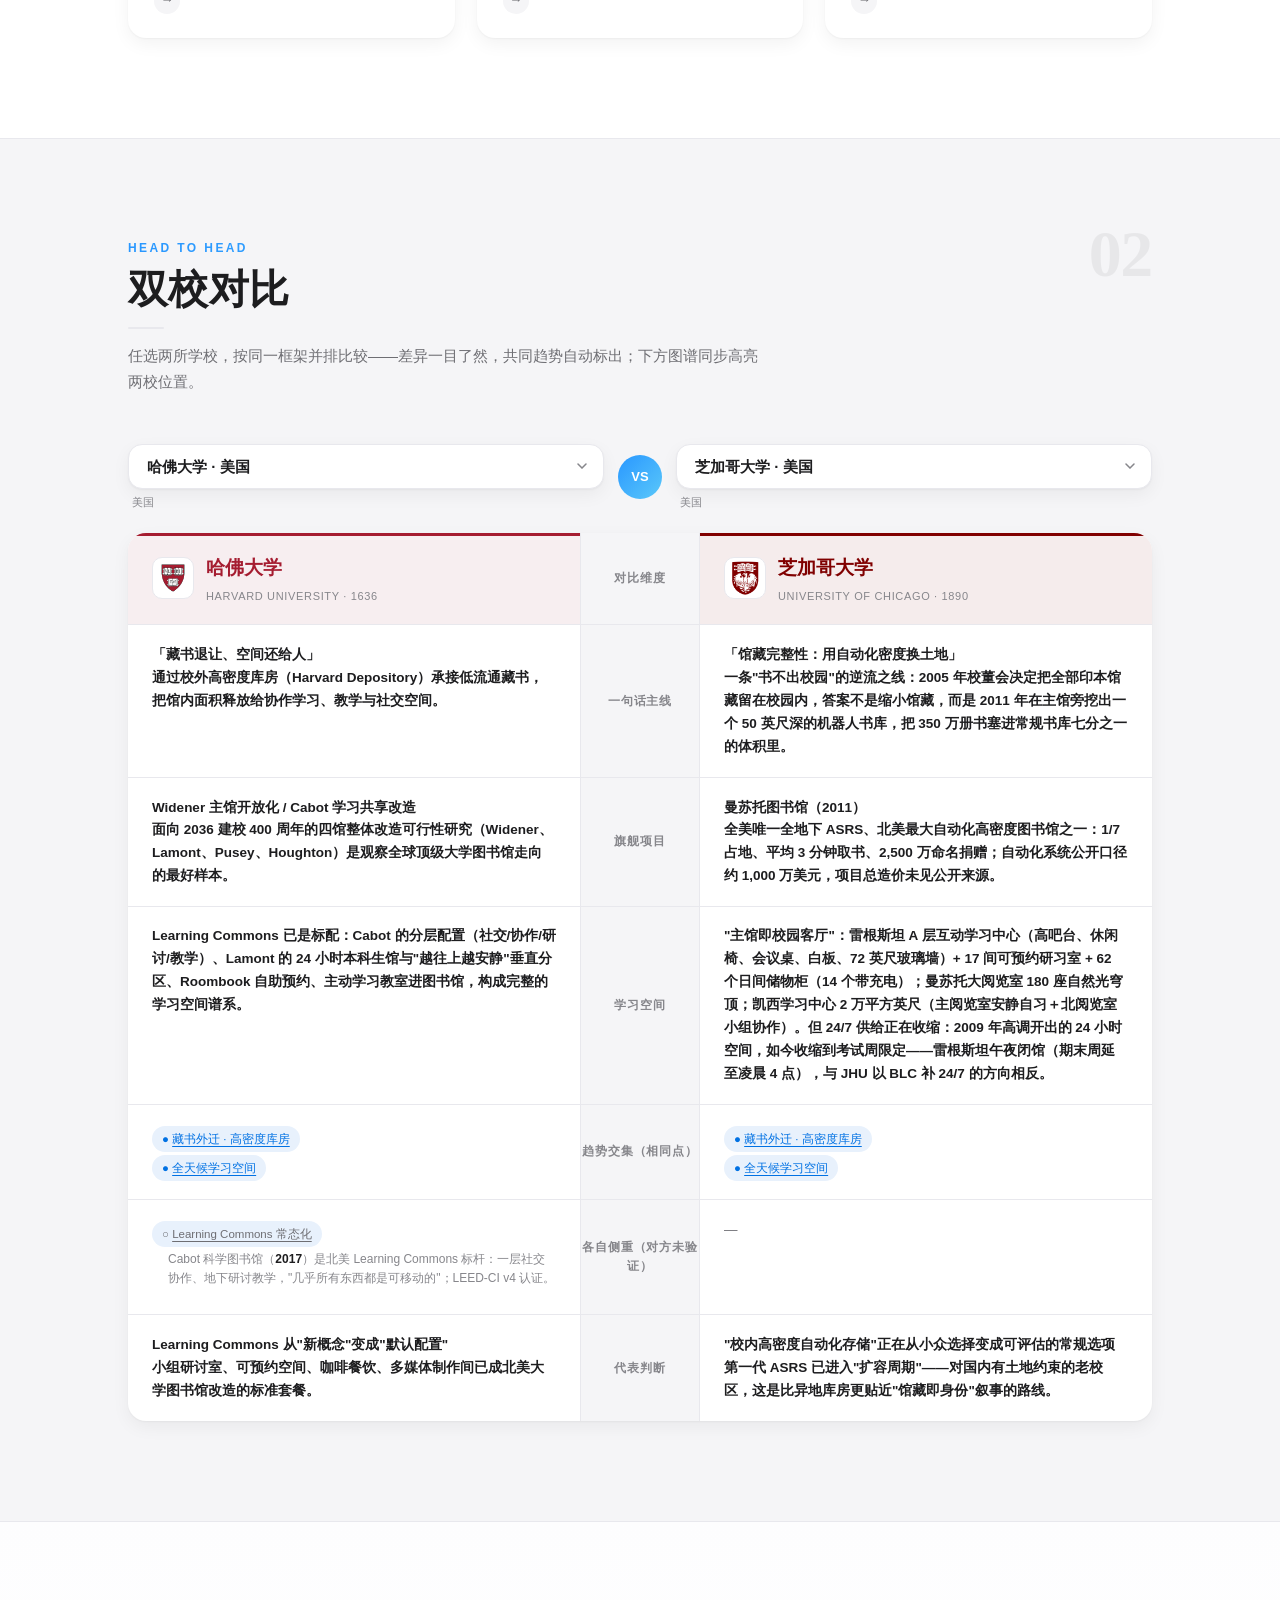
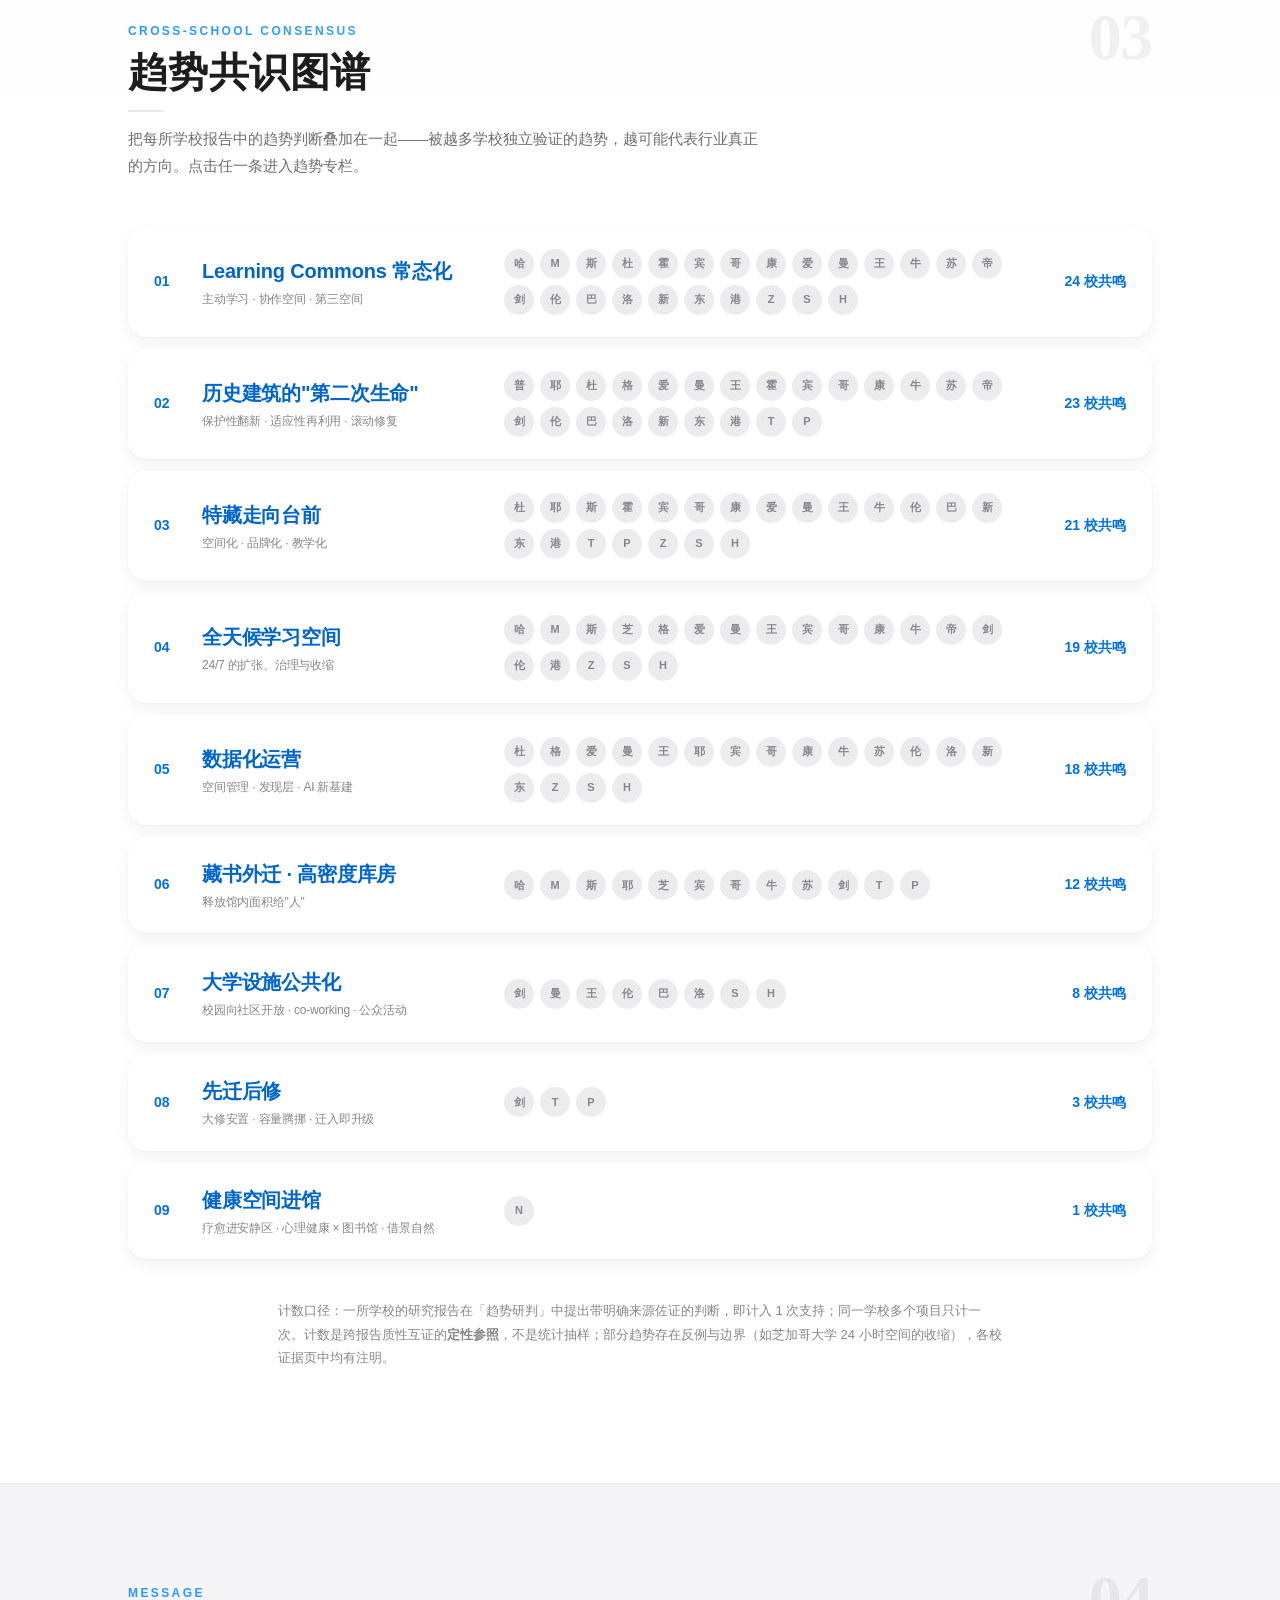
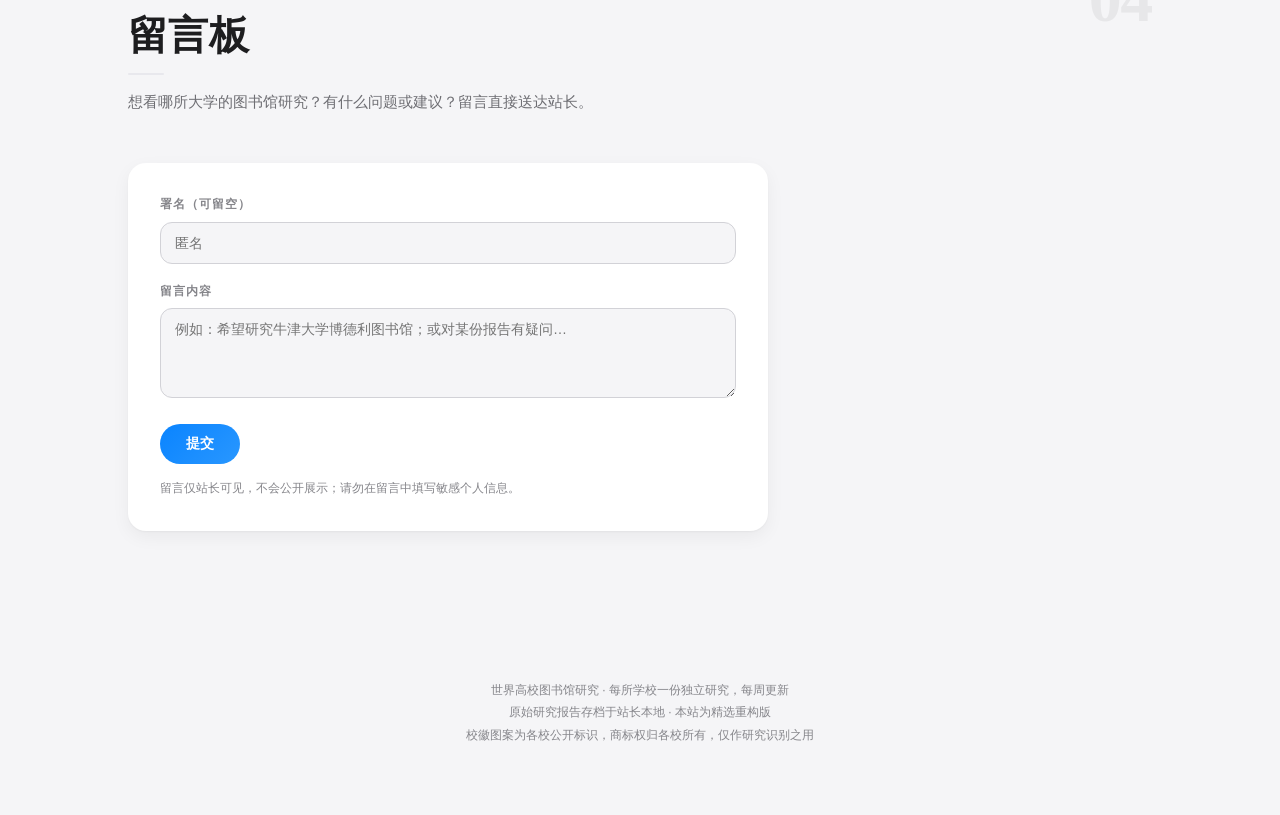
==== commit 45883e61: "新增案例板块：昆山杜克大学图书馆（首个 Steelcase 案例）——双视角（图书馆研究＋空间方案）、分类图库 19 张、导航加案例库入口" ====
--- a/index.html
+++ b/index.html
@@ -22,6 +22,7 @@
       <a href="#schools">学校库</a>
       <a href="#compare">双校对比</a>
       <a href="#trends">趋势专栏</a>
+      <a href="cases.html">案例库</a>
       <a href="#message">留言</a>
     </div>
     <div class="progress-pill">研究进度 <b id="stat-progress">–</b> / 100</div>
